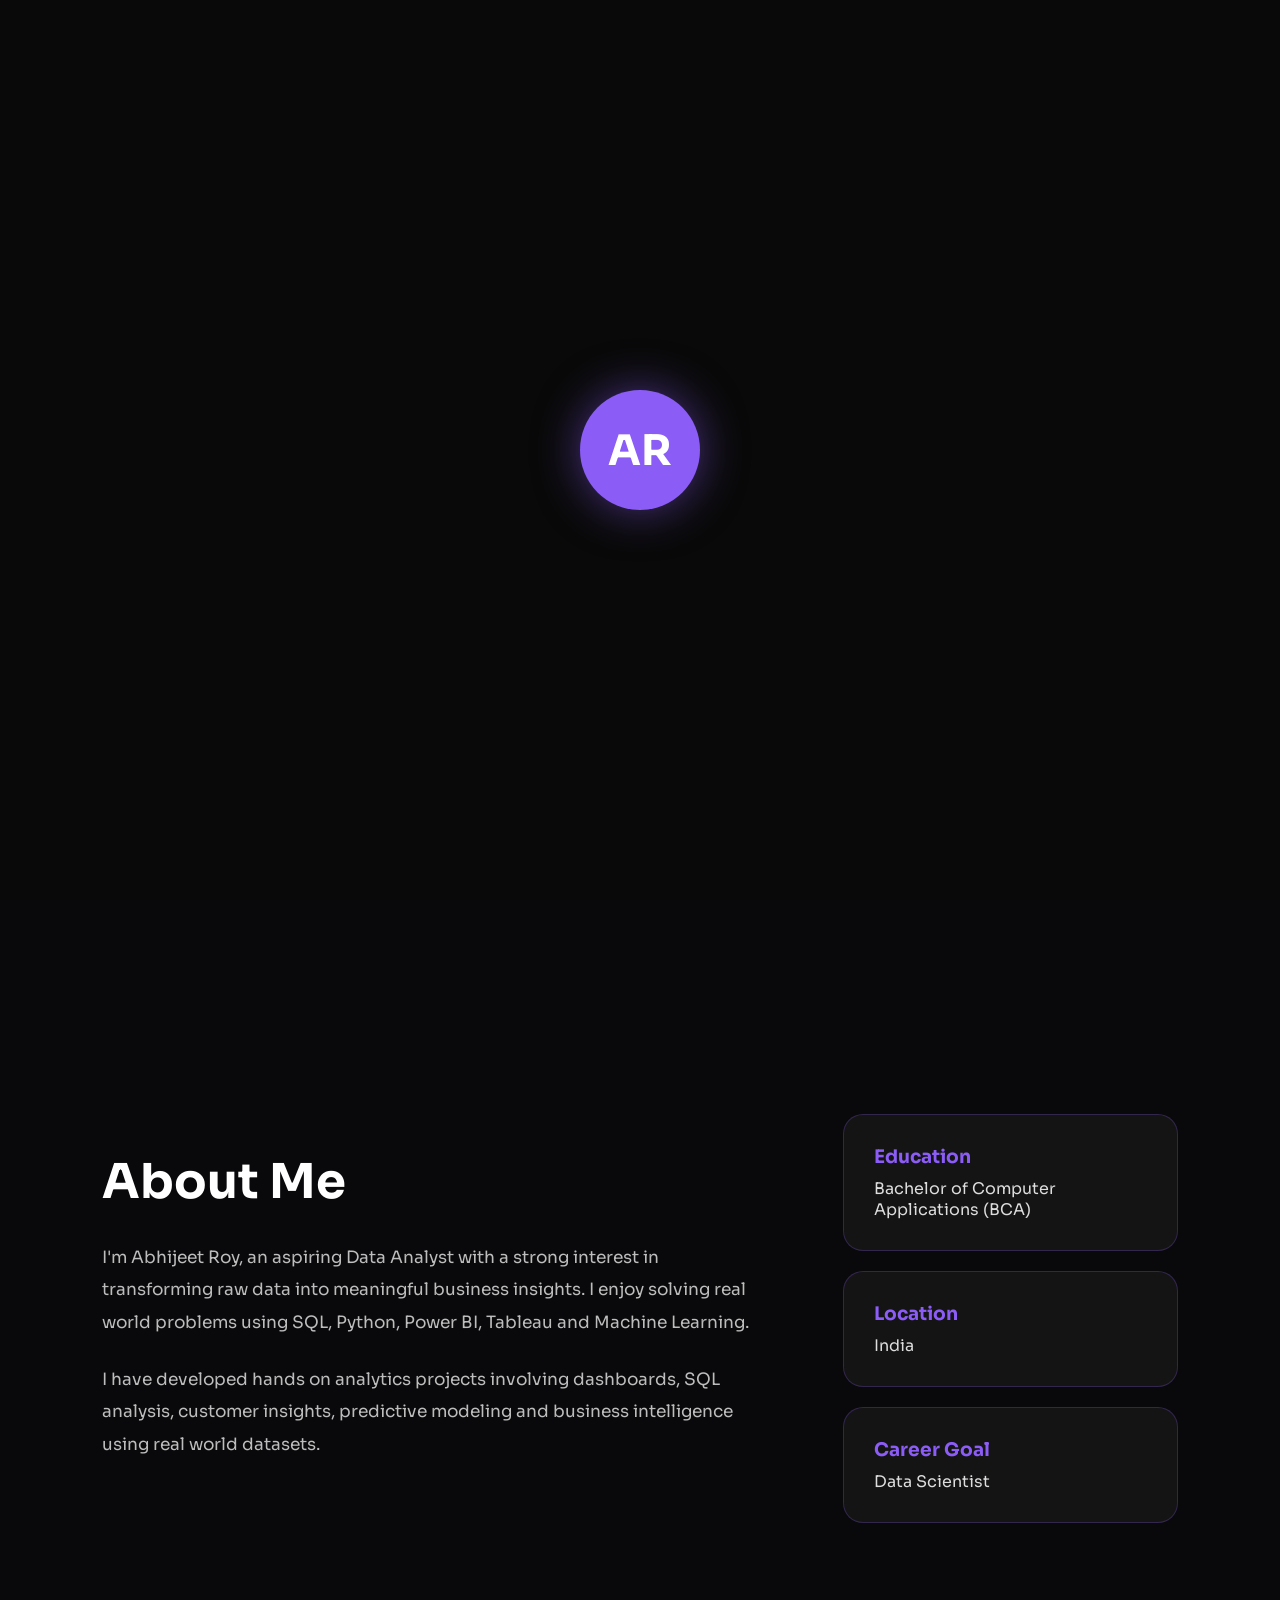
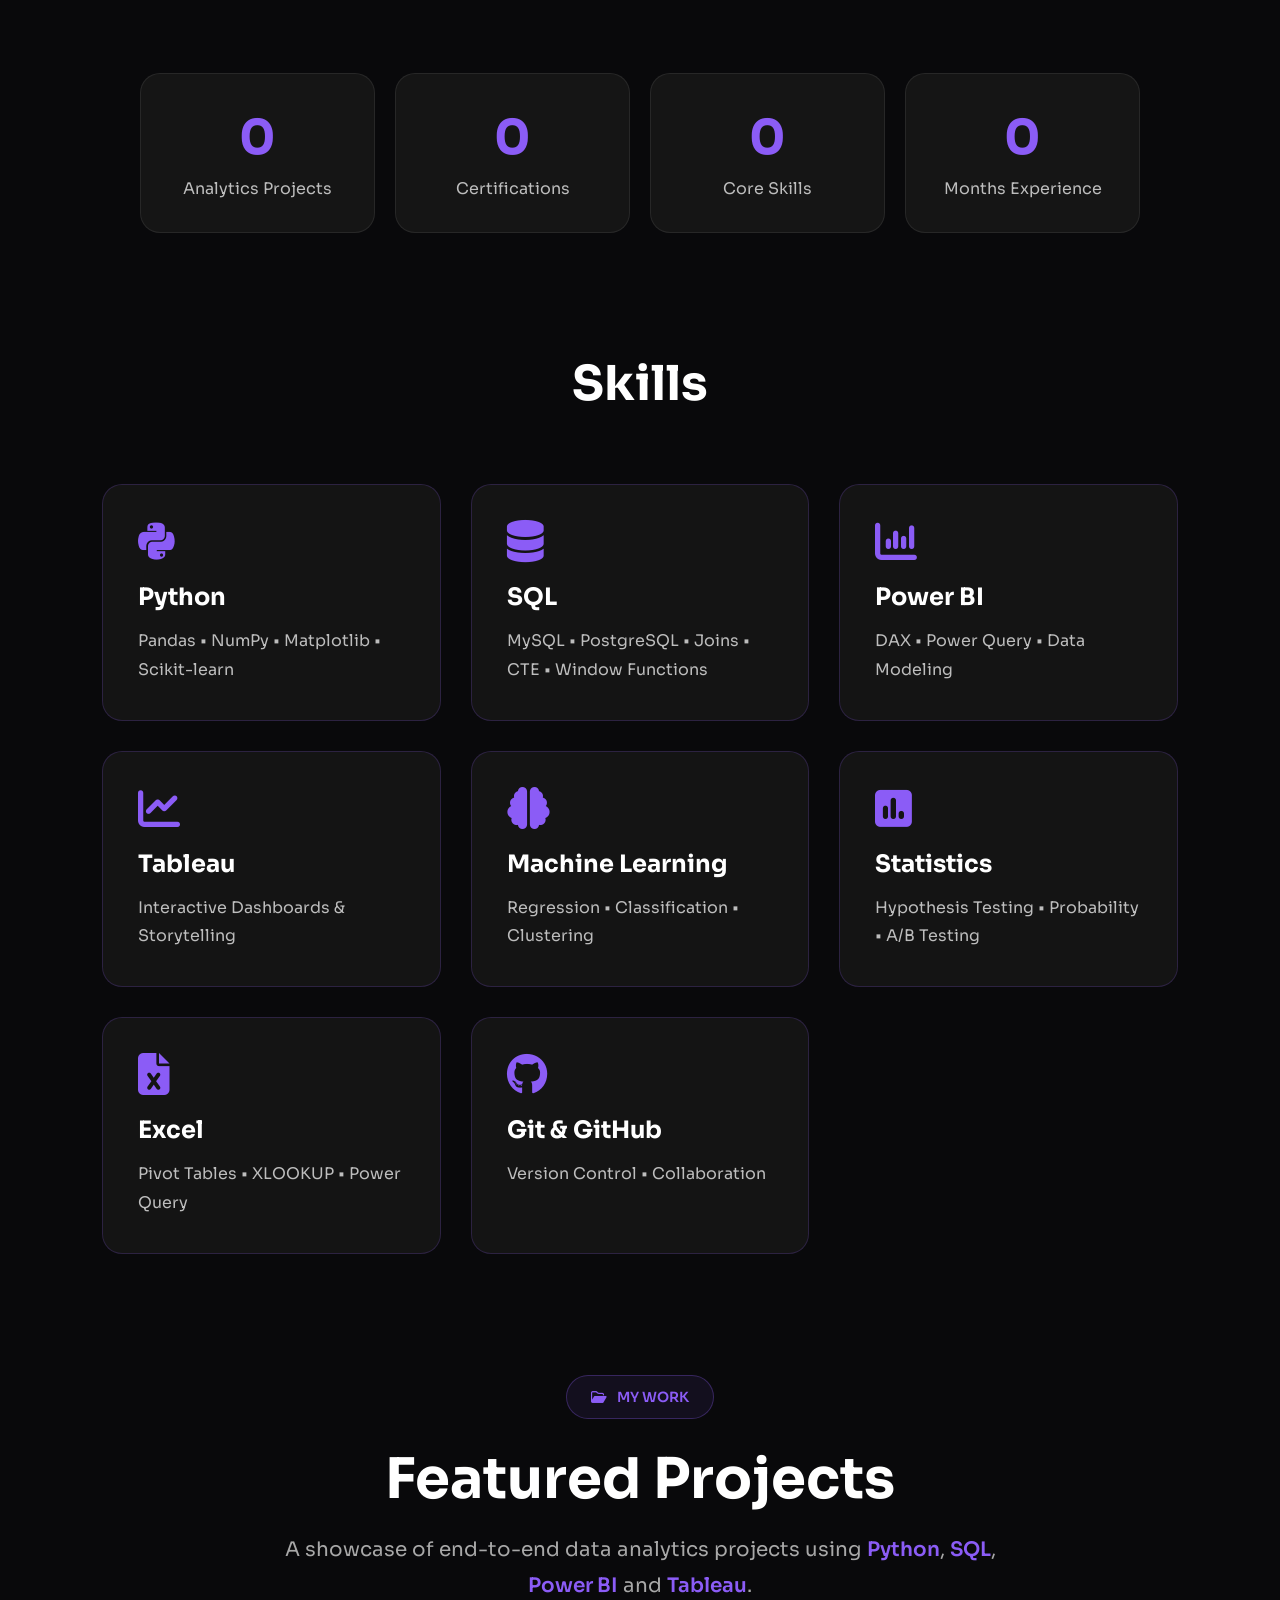
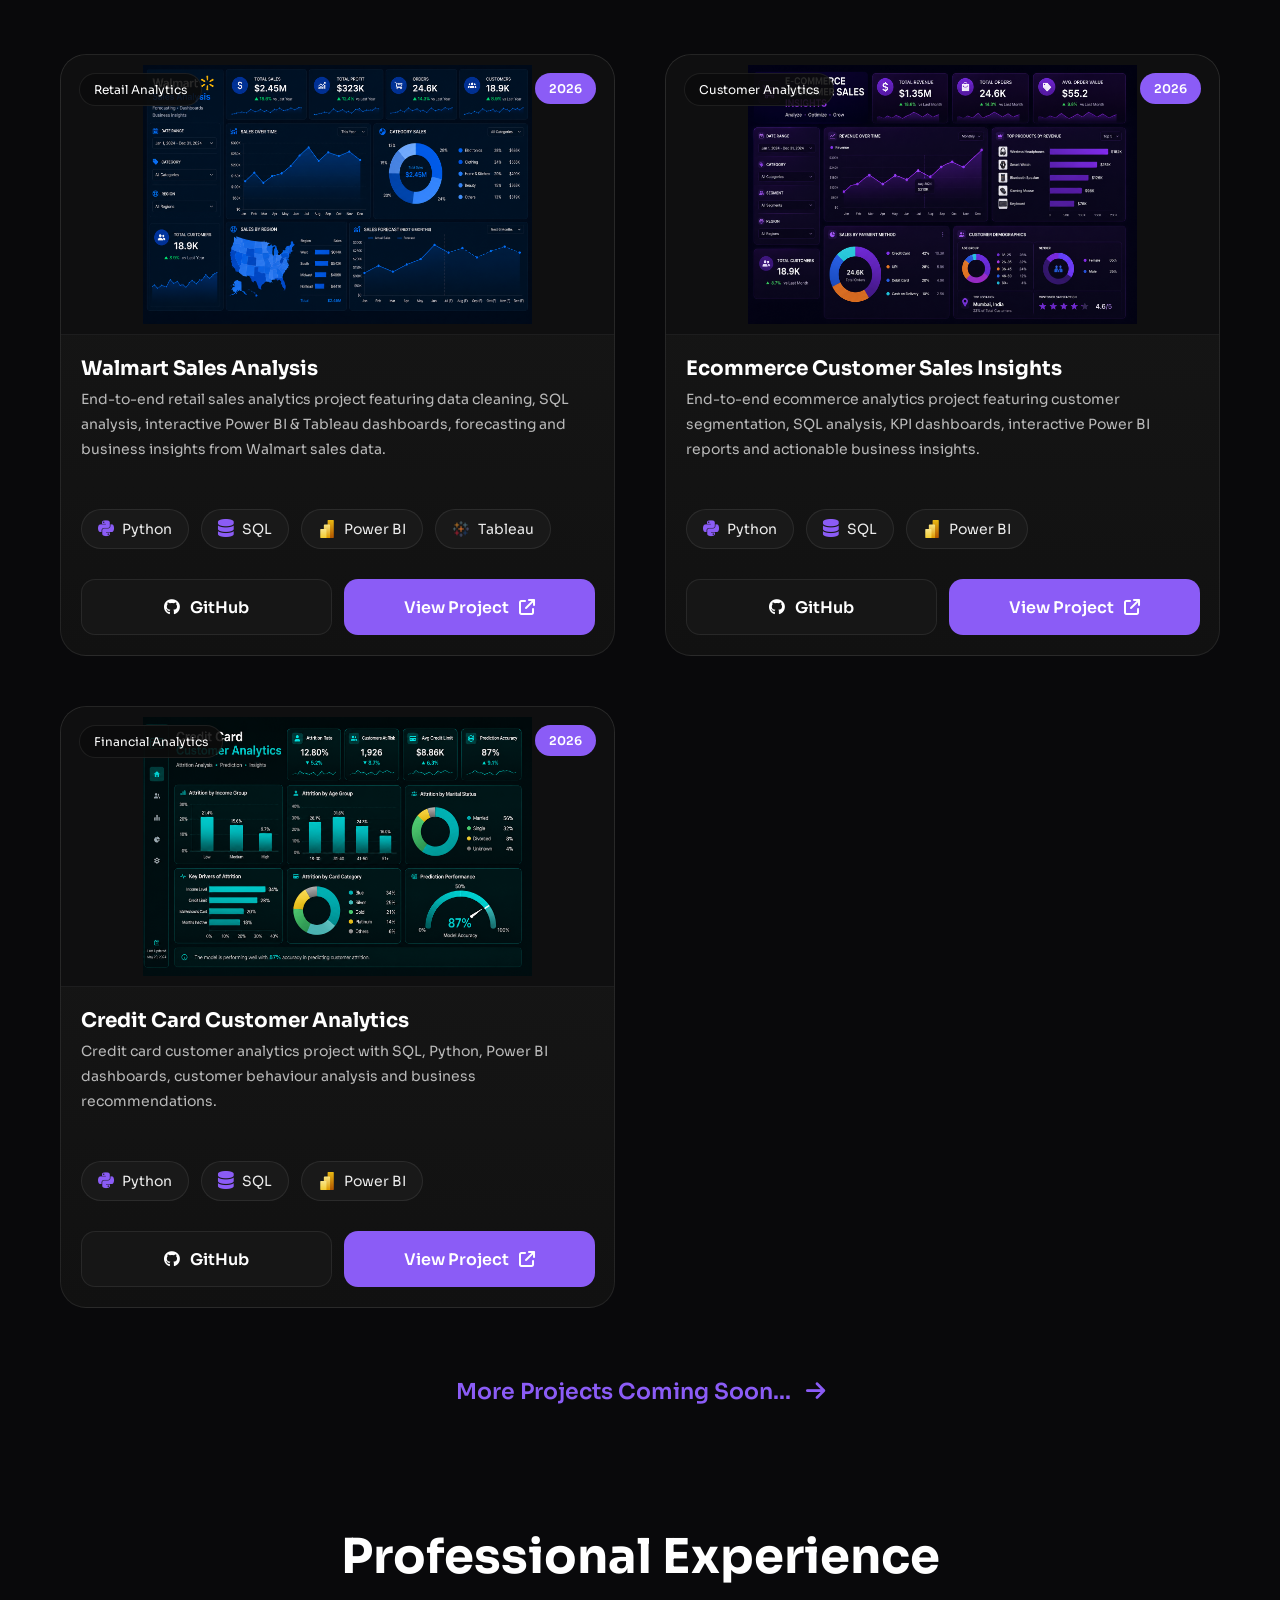
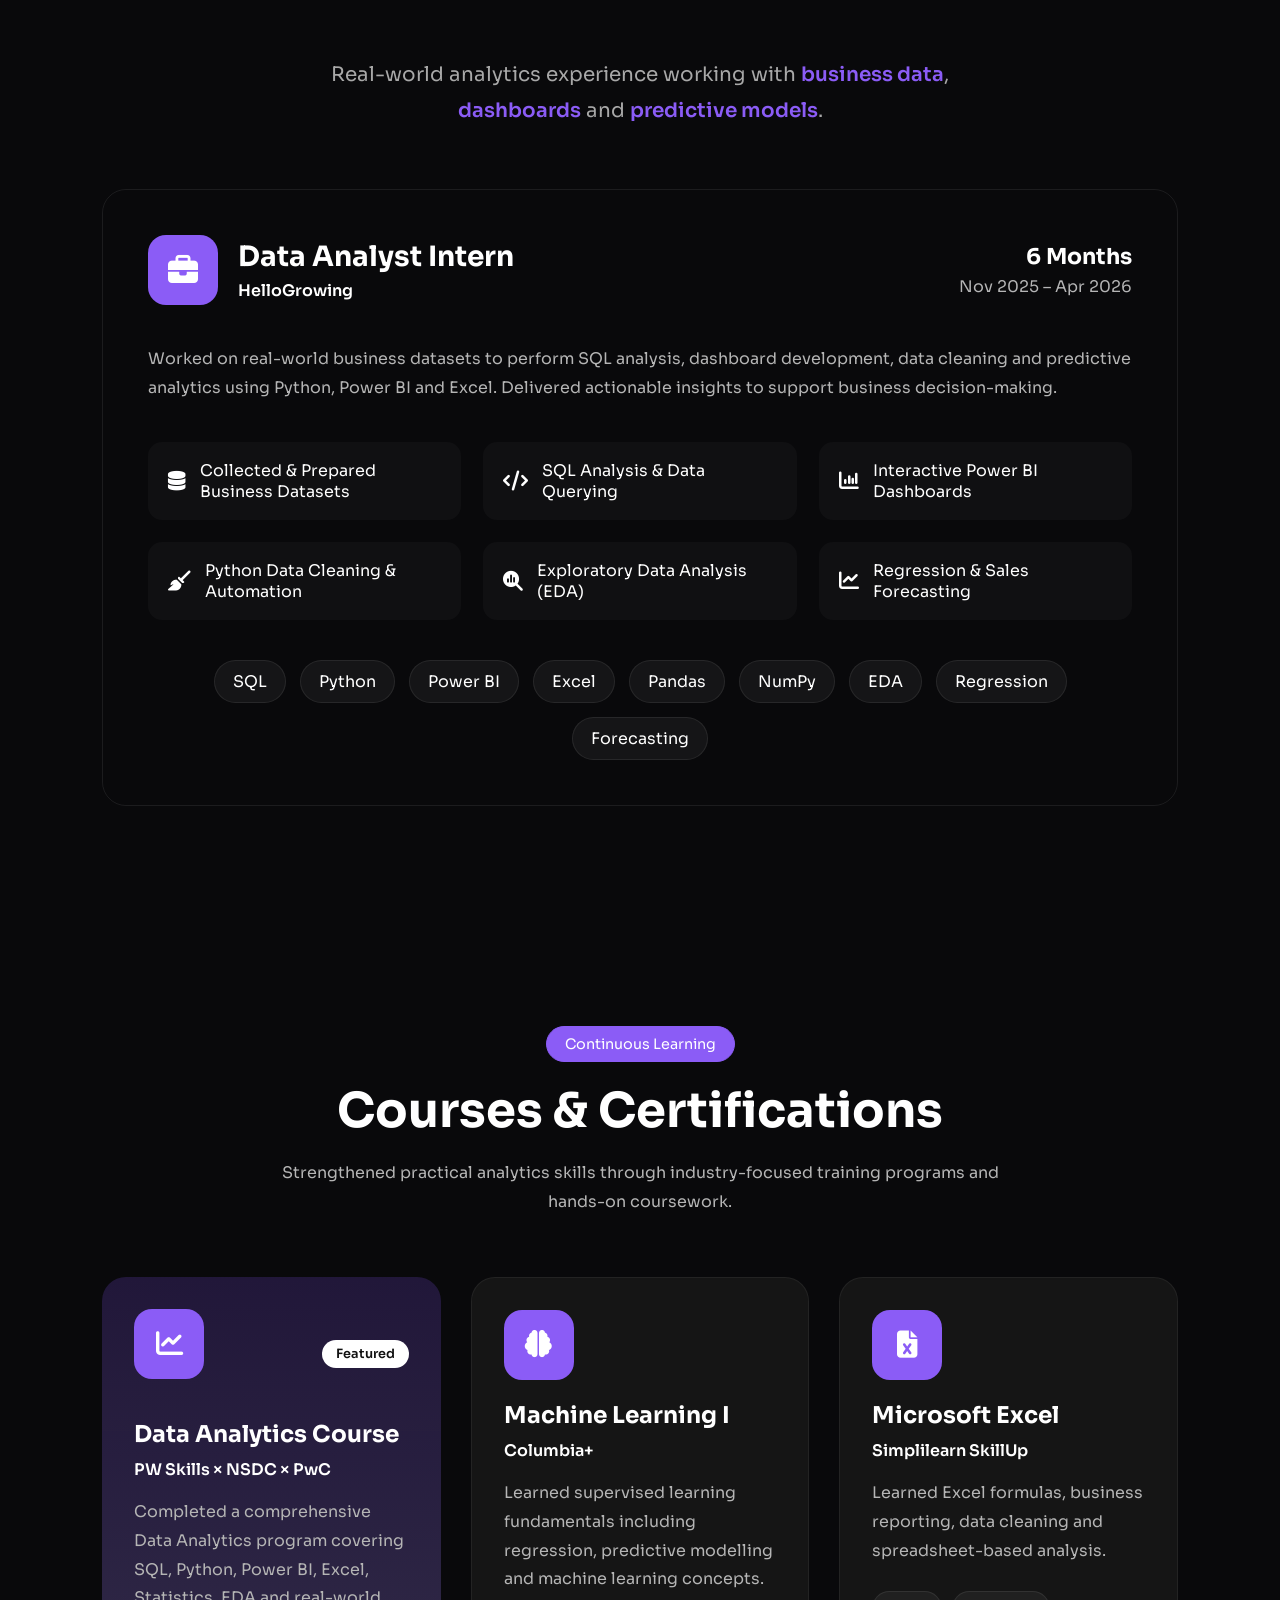
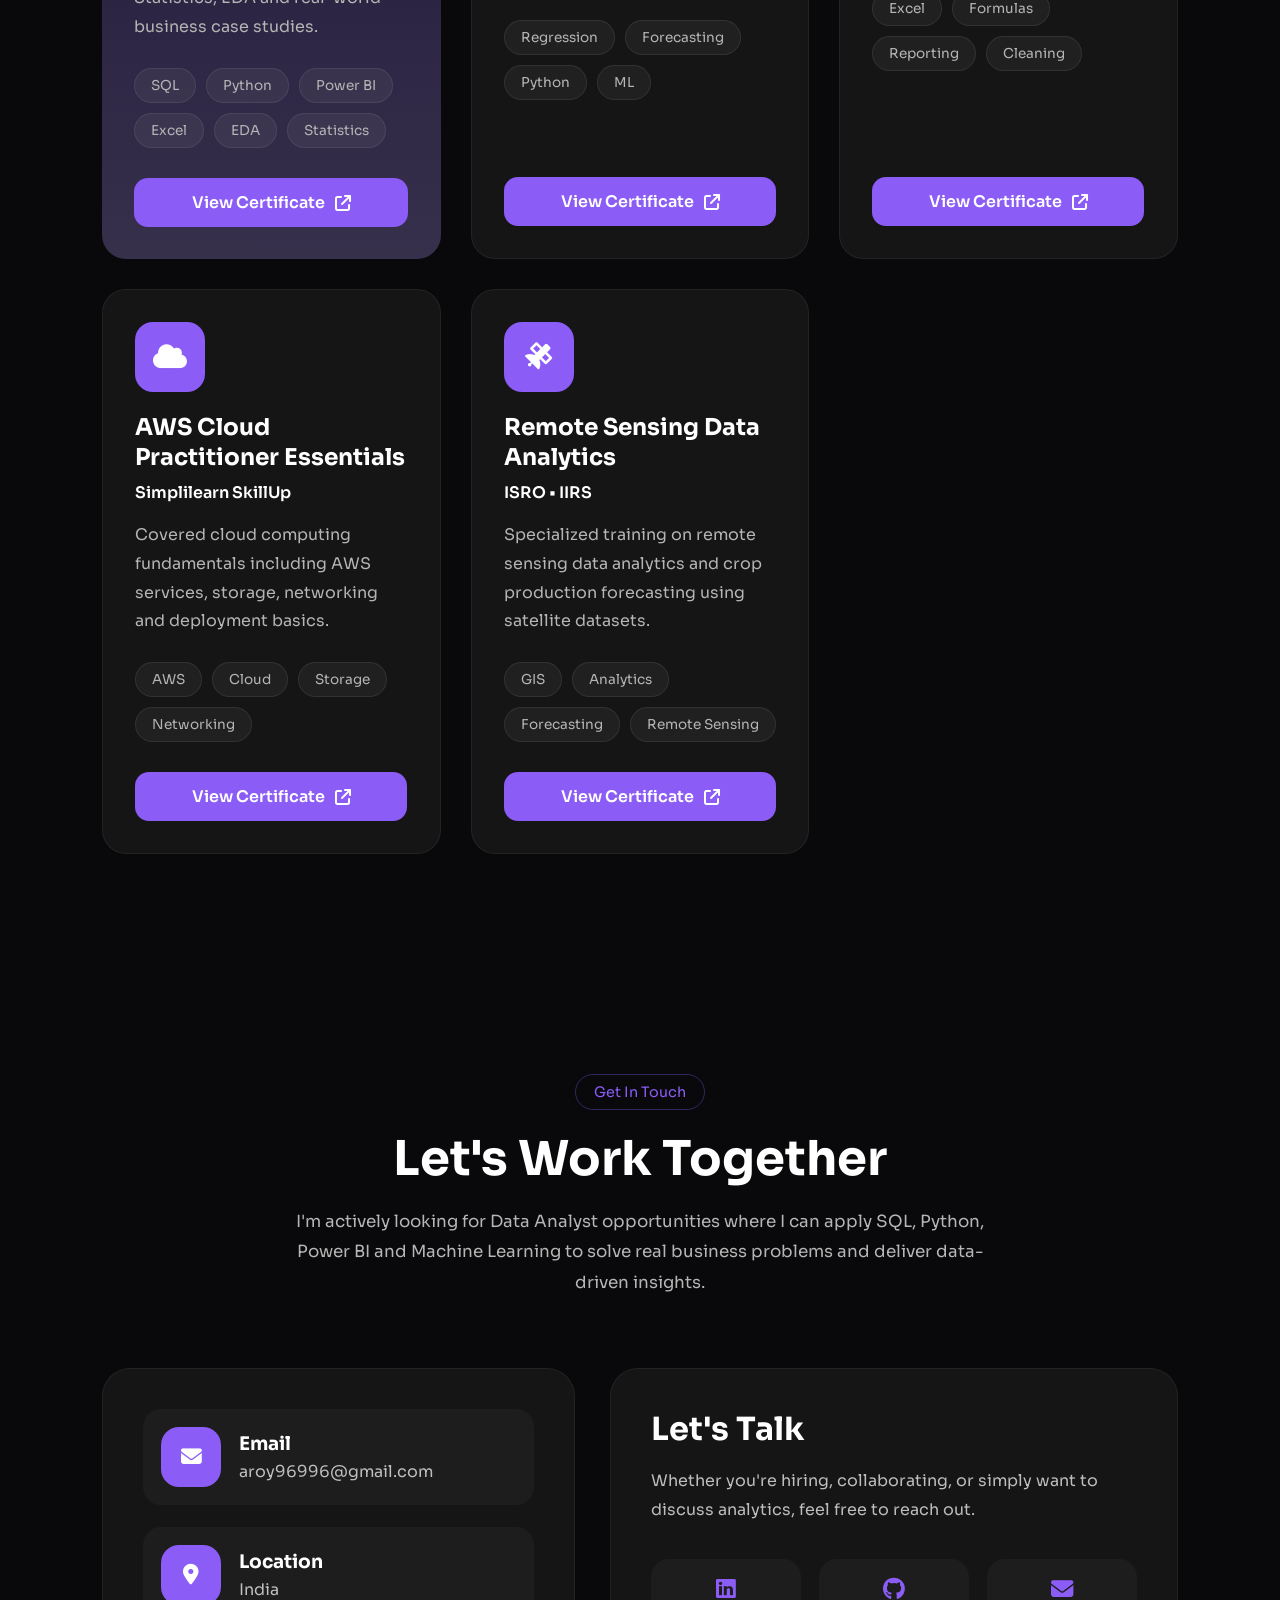
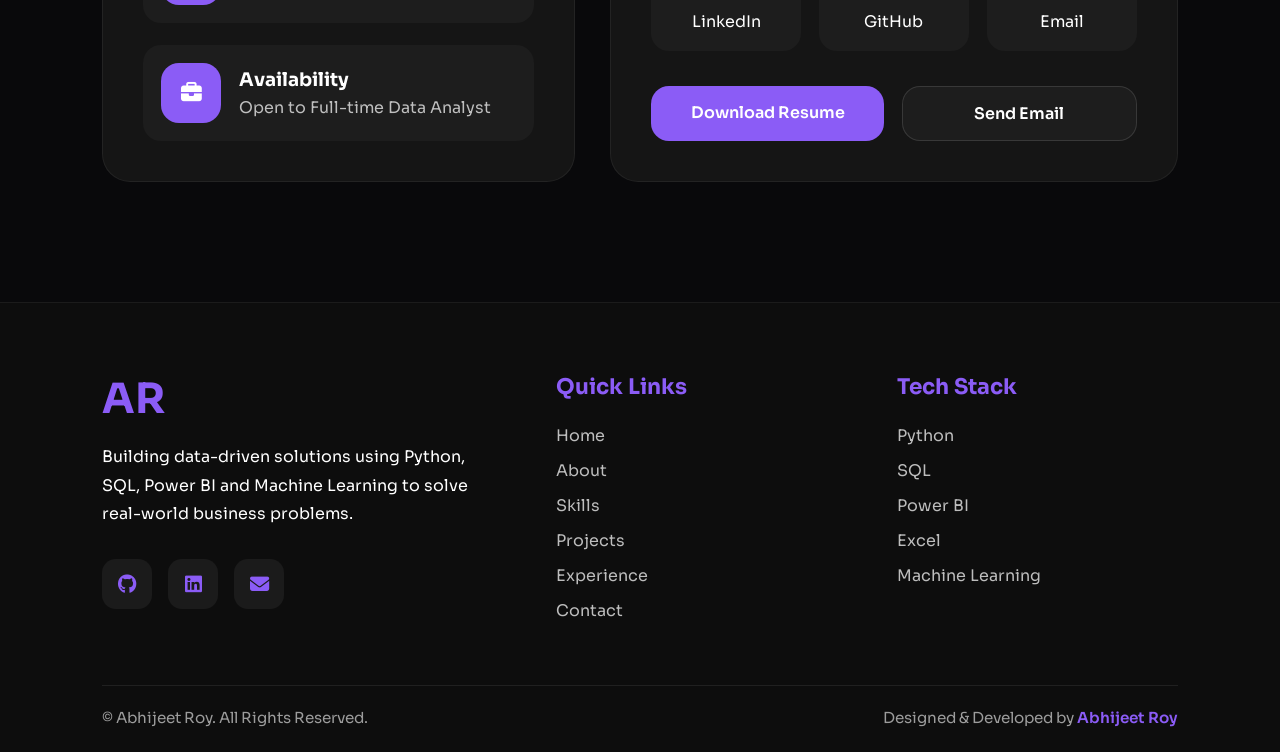
==== index.html @ b7186253 "portfolio Added statistics section with counters for projects, certifications, skills, and experienc" ====
<!DOCTYPE html>
<html lang="en">

<head>
    <meta charset="UTF-8">
    <meta name="viewport" content="width=device-width, initial-scale=1.0">

    <title>Abhijeet Roy | Data Analyst Portfolio</title>

<meta name="description"
content="Abhijeet Roy - Data Analyst specializing in SQL, Python, Power BI, Tableau and Machine Learning. Explore projects, dashboards and analytics solutions.">

<meta name="keywords"
content="Data Analyst, SQL, Python, Power BI, Tableau, Machine Learning, Portfolio, Data Science">

<meta name="author"
content="Abhijeet Roy">

<meta name="robots"
content="index, follow">

<meta name="theme-color"
content="#8B5CF6">

<meta property="og:title"
content="Abhijeet Roy | Data Analyst">

<meta property="og:description"
content="Portfolio showcasing SQL, Python, Power BI and Machine Learning projects.">

<meta property="og:image"
content="assets/images/portfolio-preview.png">

<meta property="og:type"
content="website">

    <!-- Google Font -->
    <link rel="preconnect" href="https://fonts.googleapis.com">
    <link rel="preconnect" href="https://fonts.gstatic.com" crossorigin>

    <link href="https://fonts.googleapis.com/css2?family=Sora:wght@300;400;500;600;700;800&display=swap" rel="stylesheet">

    <!-- Font Awesome -->
    <link rel="stylesheet"
        href="https://cdnjs.cloudflare.com/ajax/libs/font-awesome/6.6.0/css/all.min.css">

    <!-- CSS -->
    <link rel="stylesheet" href="style.css">

</head>

<body>
<div class="cursor-glow"></div>
<div class="progress-wrapper">

    <div id="progress-bar"></div>

    <div class="progress-dot"></div>

</div>

    <!-- Navbar -->
    <!-- Navbar -->

<nav class="navbar">

    <div class="logo">
        <a href="#home">AR</a>
    </div>

    <div class="menu-toggle" id="menu-toggle">
        <i class="fa-solid fa-bars"></i>
    </div>

    <ul class="nav-links">

        <li><a href="#home">Home</a></li>

        <li><a href="#about">About</a></li>

        <li><a href="#skills">Skills</a></li>

        <li><a href="#projects">Projects</a></li>

        <li><a href="#experience">Experience</a></li>

        <li><a href="#certifications">Certifications</a></li>

        <li><a href="#contact">Contact</a></li>

    </ul>

    <a href="assets/resume/Abhijeet Roy.pdf"
       class="resume-btn"
       target="_blank">

        Resume

    </a>

</nav>

    <section id="home" class="hero"
    data-aos="fade-up">

    <div class="hero-content">

    <div class="hero-text">

        <span class="hero-tag">
            DATA ANALYST
        </span>

        <h1>

        Turning Data Into

        <span>Business Intelligence.</span>

        </h1>

        <h3>

        Hi, I'm Abhijeet Roy

        </h3>
        
        <h2 id="typing"></h2>

        <p>
         Transforming raw data into meaningful insights through SQL,
         Python, Power BI, Tableau and Machine Learning to support
         better business decisions.
        </p>

        <div class="hero-buttons">

            <a href="#projects" class="primary-btn">
                View Projects
            </a>

            <a href="assets/resume/Abhijeet Roy.pdf"
               target="_blank"
               class="secondary-btn">
                Download Resume
            </a>

        </div>

    </div>

    <div class="hero-image">

        <div class="image-circle">

            <img src="assets/images/profile.png" alt="Abhijeet">

        </div>

    </div>

</div>

</section>

    <!-- About -->
    <section id="about" class="about"
     data-aos="fade-right">

    <div class="about-container">

        <div class="about-left">

            <h2>About Me</h2>

            <p>
                I'm Abhijeet Roy, an aspiring Data Analyst with a strong interest
                in transforming raw data into meaningful business insights.
                I enjoy solving real world problems using SQL, Python,
                Power BI, Tableau and Machine Learning.
            </p>

            <p>
                I have developed hands on analytics projects involving dashboards, SQL analysis, customer insights, predictive modeling and business intelligence using real world datasets.
            </p>

        </div>

        <div class="about-right">

            <div class="about-card">

            <h3>Education</h3>
            <p>Bachelor of Computer Applications (BCA)</p>

         </div>

            <div class="about-card">

                <h3>Location</h3>
                <p>India</p>

            </div>

            <div class="about-card">

                <h3>Career Goal</h3>
                <p>Data Scientist</p>

            </div>

        </div>

    </div>

</section>

<div class="stats-grid">

    <div class="stat-card">
        <h2 class="counter" data-target="3">0</h2>
        <p>Analytics Projects</p>
    </div>

    <div class="stat-card">
        <h2 class="counter" data-target="5">0</h2>
        <p>Certifications</p>
    </div>

    <div class="stat-card">
        <h2 class="counter" data-target="8">0</h2>
        <p>Core Skills</p>
    </div>

    <div class="stat-card">
        <h2 class="counter" data-target="6">0</h2>
        <p>Months Experience</p>
    </div>

</div>


    <!-- Skills -->
    <section id="skills" class="skills"
    data-aos="fade-up">

    <h2 class="section-title">Skills</h2>

    <div class="skills-grid">

        <div class="skill-card">
            <i class="fa-brands fa-python"></i>
            <h3>Python</h3>
            <p>Pandas • NumPy • Matplotlib • Scikit-learn</p>
        </div>

        <div class="skill-card">
            <i class="fa-solid fa-database"></i>
            <h3>SQL</h3>
            <p>MySQL • PostgreSQL • Joins • CTE • Window Functions</p>
        </div>

        <div class="skill-card">
            <i class="fa-solid fa-chart-column"></i>
            <h3>Power BI</h3>
            <p>DAX • Power Query • Data Modeling</p>
        </div>

        <div class="skill-card">
            <i class="fa-solid fa-chart-line"></i>
            <h3>Tableau</h3>
            <p>Interactive Dashboards & Storytelling</p>
        </div>

        <div class="skill-card">
            <i class="fa-solid fa-brain"></i>
            <h3>Machine Learning</h3>
            <p>Regression • Classification • Clustering</p>
        </div>

        <div class="skill-card">
            <i class="fa-solid fa-square-poll-vertical"></i>
            <h3>Statistics</h3>
            <p>Hypothesis Testing • Probability • A/B Testing</p>
        </div>

        <div class="skill-card">
            <i class="fa-solid fa-file-excel"></i>
            <h3>Excel</h3>
            <p>Pivot Tables • XLOOKUP • Power Query</p>
        </div>

        <div class="skill-card">
            <i class="fa-brands fa-github"></i>
            <h3>Git & GitHub</h3>
            <p>Version Control • Collaboration</p>
        </div>

    </div>

</section>

    <!-- =========================
        PROJECTS
     ========================= -->

     <section id="projects" class="projects"
     data-aos="zoom-in-up">

    <div class="projects-header">

        <span class="projects-tag">
            <i class="fa-regular fa-folder-open"></i>
            MY WORK
        </span>

        <h2 class="section-title">
            Featured Projects
        </h2>

        <p class="projects-subtitle">
            A showcase of end-to-end data analytics projects using
            <span>Python</span>,
            <span>SQL</span>,
            <span>Power BI</span>
            and
            <span>Tableau</span>.
        </p>

    </div>

    <div class="projects-grid">


    <!-- ===========================
            PROJECT 01
    ============================ -->

    <article class="project-card">

        <div class="project-image">

            <span class="project-category">
                Retail Analytics
            </span>

            <span class="project-year">
                2026
            </span>

            <img
                src="assets/images/projects/walmart-dashboard.png"
                alt="Walmart Sales Dashboard"
                loading="lazy">

        </div>

        <div class="project-content">

            <h3>

                Walmart Sales Analysis

            </h3>

            <p>

                End-to-end retail sales analytics project featuring
                data cleaning, SQL analysis, interactive Power BI &
                Tableau dashboards, forecasting and business insights
                from Walmart sales data.

            </p>

            <div class="tech-stack">

                <span>

                    <i class="fa-brands fa-python"></i>

                    Python

                </span>

                <span>

                    <i class="fa-solid fa-database"></i>

                    SQL

                </span>

                <span>

                    <img
                    src="assets/icons/New_Power_BI_Logo.svg.webp"
                    alt="Power BI">

                    Power BI

                </span>

                <span>

                    <img
                    src="assets/icons/tableau.png"
                    alt="Tableau">

                    Tableau

                </span>

            </div>

            <div class="project-buttons">

                <a href="https://github.com/atlassandx90/Walmart-Sales-Analysis"
                   target="_blank"
                   class="github-btn">

                    <i class="fa-brands fa-github"></i>

                    GitHub

                </a>

                <a href="projects/walmart.html"
                   class="live-btn">

                    View Project

                    <i class="fa-solid fa-arrow-up-right-from-square"></i>

                </a>

            </div>

        </div>

    </article>

        <!-- ===========================
            PROJECT 02
         ============================ -->

    <article class="project-card">

        <div class="project-image">

            <span class="project-category">
                Customer Analytics
            </span>

            <span class="project-year">
                2026
            </span>

            <img
                src="assets/images/projects/ecommerce-dashboard.png"
                alt="Ecommerce Dashboard"
                loading="lazy">

        </div>

        <div class="project-content">

            <h3>

                Ecommerce Customer Sales Insights

            </h3>

            <p>

                End-to-end ecommerce analytics project featuring customer
                segmentation, SQL analysis, KPI dashboards, interactive
                Power BI reports and actionable business insights.

            </p>

            <div class="tech-stack">

                <span>

                    <i class="fa-brands fa-python"></i>

                    Python

                </span>

                <span>

                    <i class="fa-solid fa-database"></i>

                    SQL

                </span>

                <span>

                    <img src="assets/icons/New_Power_BI_Logo.svg.webp"
                         alt="Power BI">

                    Power BI

                </span>

            </div>

            <div class="project-buttons">

                <a href="https://github.com/atlassandx90/Ecommerce-Customer-Sales-Insights"
                   target="_blank"
                   class="github-btn">

                    <i class="fa-brands fa-github"></i>

                    GitHub

                </a>

                <a href="projects/ecommerce.html"
                   class="live-btn">

                    View Project

                    <i class="fa-solid fa-arrow-up-right-from-square"></i>

                </a>

            </div>

        </div>

    </article>





    <!-- ===========================
            PROJECT 03
    ============================ -->

    <article class="project-card">

        <div class="project-image">

            <span class="project-category">
                Financial Analytics
            </span>

            <span class="project-year">
                2026
            </span>

            <img
                src="assets/images/projects/credit-card-dashboard.png"
                alt="Credit Card Dashboard"
                loading="lazy">

        </div>

        <div class="project-content">

            <h3>

                Credit Card Customer Analytics

            </h3>

            <p>

                Credit card customer analytics project with SQL,
                Python, Power BI dashboards, customer behaviour
                analysis and business recommendations.

            </p>

            <div class="tech-stack">

                <span>

                    <i class="fa-brands fa-python"></i>

                    Python

                </span>

                <span>

                    <i class="fa-solid fa-database"></i>

                    SQL

                </span>

                <span>

                    <img src="assets/icons/New_Power_BI_Logo.svg.webp"
                         alt="Power BI">

                    Power BI

                </span>

            </div>

            <div class="project-buttons">

                <a href="https://github.com/atlassandx90/Credit-Card-Customer-Analytics"
                   target="_blank"
                   class="github-btn">

                    <i class="fa-brands fa-github"></i>

                    GitHub

                </a>

                <a href="projects/credit-card.html"
                   class="live-btn">

                    View Project

                    <i class="fa-solid fa-arrow-up-right-from-square"></i>

                </a>

            </div>

        </div>

    </article>

</div>

<div class="more-projects">

    <a href="https://github.com/atlassandx90"
       target="_blank">

        More Projects Coming Soon...

        <i class="fa-solid fa-arrow-right"></i>

    </a>

</div>

</section>
    

    <!-- Experience -->

<section id="experience" class="experience"
   data-aos="fade-left">

    <div class="section-header">

        <h2 class="section-title">
            Professional Experience
        </h2>
        <p class="projects-subtitle">
            Real-world analytics experience working with
            <span>business data</span>,
            <span>dashboards</span> and
            <span>predictive models</span>.
        </p>

    </div>

    <div class="experience-card">

        <div class="experience-top">

            <div class="experience-left">

                <div class="company-icon">
                    <i class="fa-solid fa-briefcase"></i>
                </div>

                <div>

                    <h3>Data Analyst Intern</h3>

                    <h4>HelloGrowing</h4>

                </div>

            </div>

            <div class="experience-duration">
                <span>6 Months</span>
                <p>Nov 2025 – Apr 2026</p>
            </div>

        </div>

        <p class="experience-description">

            Worked on real-world business datasets to perform SQL analysis, dashboard development,
            data cleaning and predictive analytics using Python, Power BI and Excel. Delivered
            actionable insights to support business decision-making.

        </p>

        <div class="experience-grid">

            <div class="experience-item">
                <i class="fa-solid fa-database"></i>
                <span>Collected & Prepared Business Datasets</span>
            </div>

            <div class="experience-item">
                <i class="fa-solid fa-code"></i>
                <span>SQL Analysis & Data Querying</span>
            </div>

            <div class="experience-item">
                <i class="fa-solid fa-chart-column"></i>
                <span>Interactive Power BI Dashboards</span>
            </div>

            <div class="experience-item">
                <i class="fa-solid fa-broom"></i>
                <span>Python Data Cleaning & Automation</span>
            </div>

            <div class="experience-item">
                <i class="fa-solid fa-magnifying-glass-chart"></i>
                <span>Exploratory Data Analysis (EDA)</span>
            </div>

            <div class="experience-item">
                <i class="fa-solid fa-chart-line"></i>
                <span>Regression & Sales Forecasting</span>
            </div>

        </div>

        <div class="experience-skills">

            <span>SQL</span>
            <span>Python</span>
            <span>Power BI</span>
            <span>Excel</span>
            <span>Pandas</span>
            <span>NumPy</span>
            <span>EDA</span>
            <span>Regression</span>
            <span>Forecasting</span>

        </div>

    </div>

</section>

    <!-- ================= Certifications ================= -->

<section id="certifications" class="certifications"
data-aos="fade-up">

    <div class="section-header">
        <span class="section-tag">Continuous Learning</span>
        <h2>Courses & Certifications</h2>
        <p>
            Strengthened practical analytics skills through industry-focused
            training programs and hands-on coursework.
        </p>
    </div>

    <div class="certifications-grid">

        <!-- PW Skills -->
        <div class="certificate-card featured">

            <div class="certificate-top">

                <div class="certificate-icon">
                    <i class="fa-solid fa-chart-line"></i>
                </div>

                <span class="featured-badge">
                    Featured
                </span>

            </div>

            <h3>Data Analytics Course</h3>

            <h4>PW Skills × NSDC × PwC</h4>

            <p>
                Completed a comprehensive Data Analytics program covering SQL,
                Python, Power BI, Excel, Statistics, EDA and real-world business
                case studies.
            </p>

            <div class="certificate-skills">

                <span>SQL</span>
                <span>Python</span>
                <span>Power BI</span>
                <span>Excel</span>
                <span>EDA</span>
                <span>Statistics</span>

            </div>

            <a href="https://pwskills.com/learn/certificate/4a74603a-2618-4bf6-9b14-f4072052012e/?isCareerPath=true"
               target="_blank"
               class="certificate-btn">

                View Certificate

                <i class="fa-solid fa-arrow-up-right-from-square"></i>

            </a>

        </div>

        <!-- Machine Learning -->

        <div class="certificate-card">

            <div class="certificate-icon">
                <i class="fa-solid fa-brain"></i>
            </div>

            <h3>Machine Learning I</h3>

            <h4>Columbia+</h4>

            <p>
                Learned supervised learning fundamentals including regression,
                predictive modelling and machine learning concepts.
            </p>

            <div class="certificate-skills">

                <span>Regression</span>
                <span>Forecasting</span>
                <span>Python</span>
                <span>ML</span>

            </div>

            <a href="https://badges.plus.columbia.edu/f97c4a05-7866-410e-beff-4be9baf381c7#acc.PScygDkm"
               target="_blank"
               class="certificate-btn">

                View Certificate

                <i class="fa-solid fa-arrow-up-right-from-square"></i>

            </a>

        </div>

        <!-- Excel -->

        <div class="certificate-card">

            <div class="certificate-icon">
                <i class="fa-solid fa-file-excel"></i>
            </div>

            <h3>Microsoft Excel</h3>

            <h4>Simplilearn SkillUp</h4>

            <p>
                Learned Excel formulas, business reporting, data cleaning and
                spreadsheet-based analysis.
            </p>

            <div class="certificate-skills">

                <span>Excel</span>
                <span>Formulas</span>
                <span>Reporting</span>
                <span>Cleaning</span>

            </div>

            <a href="https://www.simplilearn.com/skillup-certificate-landing?token=eyJjb3Vyc2VfaWQiOiIxNzc3IiwiY2VydGlmaWNhdGVfdXJsIjoiaHR0cHM6XC9cL2NlcnRpZmljYXRlcy5zaW1wbGljZG4ubmV0XC9zaGFyZVwvODgwMzc1OF85MTY5MTk4MTc1NTQ0NjI4MzYwNy5wbmciLCJ1c2VybmFtZSI6IkFCSElKRUVUIFJPWSJ9&utm_source=shared-certificate&utm_medium=lms&utm_campaign=shared-certificate-promotion&referrer=https%3A%2F%2Flms.simplilearn.com%2Fcourses%2F4277%2FIntroduction-to-MS-Excel%2Fcertificate%2Fdownload-skillup&%24web_only=true&_branch_match_id=1602928511050047498&_branch_referrer=H4sIAAAAAAAAA8soKSkottLXL87MLcjJ1EssKNDLyczL1k%2FVDzZz9Im0NC0JDUuyrytKTUstKsrMS49PKsovL04tsvUBqkpN8cwDADIYrE9BAAAA"
               target="_blank"
               class="certificate-btn">

                View Certificate

                <i class="fa-solid fa-arrow-up-right-from-square"></i>

            </a>

        </div>

        <!-- AWS -->

        <div class="certificate-card">

            <div class="certificate-icon">
                <i class="fa-solid fa-cloud"></i>
            </div>

            <h3>AWS Cloud Practitioner Essentials</h3>

            <h4>Simplilearn SkillUp</h4>

            <p>
                Covered cloud computing fundamentals including AWS services,
                storage, networking and deployment basics.
            </p>

            <div class="certificate-skills">

                <span>AWS</span>
                <span>Cloud</span>
                <span>Storage</span>
                <span>Networking</span>

            </div>

            <a href="https://www.simplilearn.com/skillup-certificate-landing?token=eyJjb3Vyc2VfaWQiOiI0MDMwIiwiY2VydGlmaWNhdGVfdXJsIjoiaHR0cHM6XC9cL2NlcnRpZmljYXRlcy5zaW1wbGljZG4ubmV0XC9zaGFyZVwvOTA2ODU1MF85MTY5MTk4MTc1OTE1MzkxMDM3NC5wbmciLCJ1c2VybmFtZSI6IkFCSElKRUVUIFJPWSJ9&utm_source=shared-certificate&utm_medium=lms&utm_campaign=shared-certificate-promotion&referrer=https%3A%2F%2Flms.simplilearn.com%2Fcourses%2F6987%2FAWS-Cloud-Practitioner-Essential%2F%28certificate%2Fdownload-skillup%2F%2Fcertificate%3Acertificate-locked-new%29&%24web_only=true&_branch_match_id=1602928511050047498&_branch_referrer=H4sIAAAAAAAAA8soKSkottLXL87MLcjJ1EssKNDLyczL1k%2FVz48MTnY1rvI0Dk%2ByrytKTUstKsrMS49PKsovL04tsvUBqkpN8cwDANVVfRRBAAAA"
               target="_blank"
               class="certificate-btn">

                View Certificate

                <i class="fa-solid fa-arrow-up-right-from-square"></i>

            </a>

        </div>

        <!-- ISRO -->

        <div class="certificate-card">

            <div class="certificate-icon">
                <i class="fa-solid fa-satellite"></i>
            </div>

            <h3>Remote Sensing Data Analytics</h3>

            <h4>ISRO • IIRS</h4>

            <p>
                Specialized training on remote sensing data analytics and crop
                production forecasting using satellite datasets.
            </p>

            <div class="certificate-skills">

                <span>GIS</span>
                <span>Analytics</span>
                <span>Forecasting</span>
                <span>Remote Sensing</span>

            </div>

            <a href="https://isrolms.iirs.gov.in/mod/customcert/my_certificates.php?userid=426560&certificateid=141&downloadcert=1"
               target="_blank"
               class="certificate-btn">

                View Certificate

                <i class="fa-solid fa-arrow-up-right-from-square"></i>

            </a>

        </div>

    </div>

</section>

    <!-- Contact -->
<section id="contact" class="contact"
data-aos="zoom-in">

    <div class="section-header">
        <span class="section-badge">Get In Touch</span>
        <h2>Let's Work Together</h2>
        <p>
            I'm actively looking for Data Analyst opportunities where I can
            apply SQL, Python, Power BI and Machine Learning to solve real
            business problems and deliver data-driven insights.
        </p>
    </div>

    <div class="contact-container">

        <!-- Left -->
        <div class="contact-info">

            <div class="contact-card">
                <i class="fa-solid fa-envelope"></i>

                <div>
                    <h3>Email</h3>
                    <p>aroy96996@gmail.com</p>
                </div>
            </div>

            <div class="contact-card">
                <i class="fa-solid fa-location-dot"></i>

                <div>
                    <h3>Location</h3>
                    <p>India</p>
                </div>
            </div>

            <div class="contact-card">
                <i class="fa-solid fa-briefcase"></i>

                <div>
                    <h3>Availability</h3>
                    <p>Open to Full-time Data Analyst</p>
                </div>
            </div>

        </div>

        <!-- Right -->
        <div class="contact-action">

            <h3>Let's Talk</h3>

            <p>
                Whether you're hiring, collaborating, or simply want to
                discuss analytics, feel free to reach out.
            </p>

            <div class="social-links">

                <a href="https://www.linkedin.com/in/abhijeetroy9/" target="_blank">
                    <i class="fa-brands fa-linkedin"></i>
                    LinkedIn
                </a>

                <a href="https://github.com/atlassandx90?tab=repositories" target="_blank">
                    <i class="fa-brands fa-github"></i>
                    GitHub
                </a>

                <a href="mailto:aroy96996@gmail.com">
                    <i class="fa-solid fa-envelope"></i>
                    Email
                </a>

            </div>

            <div class="contact-buttons">

                <a href="assets/Abhijeet Roy.pdf" class="primary-btn" target="_blank">
                    Download Resume
                </a>

                <a href="mailto:aroy96996@gmail.com" class="secondary-btn">
                    Send Email
                </a>

            </div>

        </div>

    </div>

</section>

    <!-- ================= FOOTER ================= -->

<footer class="footer"
data-aos="fade-up">

    <div class="footer-container">

        <!-- Left -->

        <div class="footer-about">

            <h2>AR</h2>

            <p>
                Building data-driven solutions using Python, SQL,
                Power BI and Machine Learning to solve real-world
                business problems.
            </p>

            <div class="footer-social">

                <a href="https://github.com/atlassandx90" target="_blank">
                    <i class="fa-brands fa-github"></i>
                </a>

                <a href="https://linkedin.com/in/abhijeetroy9/" target="_blank">
                    <i class="fa-brands fa-linkedin"></i>
                </a>

                <a href="mailto:aroy96996@gmail.com">
                    <i class="fa-solid fa-envelope"></i>
                </a>

            </div>

        </div>

        <!-- Quick Links -->

        <div class="footer-links">

            <h3>Quick Links</h3>

            <ul>

                <li><a href="#home">Home</a></li>

                <li><a href="#about">About</a></li>

                <li><a href="#skills">Skills</a></li>

                <li><a href="#projects">Projects</a></li>

                <li><a href="#experience">Experience</a></li>

                <li><a href="#contact">Contact</a></li>

            </ul>

        </div>

        <!-- Tech Stack -->

        <div class="footer-tech">

            <h3>Tech Stack</h3>

            <ul>

                <li>Python</li>
                <li>SQL</li>
                <li>Power BI</li>
                <li>Excel</li>
                <li>Machine Learning</li>

            </ul>

        </div>

    </div>

    <div class="footer-bottom">

        <p>
            © Abhijeet Roy. All Rights Reserved.
        </p>

        <p>
            Designed &amp; Developed by <span>Abhijeet Roy</span>
        </p>

    </div>

</footer>

<script src="https://unpkg.com/aos@2.3.4/dist/aos.js"></script>

<script>
AOS.init({
    duration:1000,
    once:true,
    offset:80,
    easing:"ease-out-cubic"
});
</script>

<script src="script.js"></script>

</body>
<div id="loader">

    <div class="loader-logo">

        AR

    </div>

</div>
</html>
---- style.css ----
html,
body{
    width:100%;
    overflow-x:hidden;
}

*{
    margin:0;
    padding:0;
    box-sizing:border-box;
}

html{
    scroll-behavior:smooth;
}

:root{
    --accent: #8B5CF6;

    --primary-color: #ffffff;

    background:var(--card-bg);

    --text-secondary: #b5b5b5;

    --card-bg: #151515;
}

body{

    font-family:'Sora',sans-serif;

    background:#09090B;

    color:white;

    overflow-x:hidden;

    position:relative;

}

body::before{

    content:"";

    position:fixed;

    top:-300px;

    right:-250px;

    width:700px;

    height:700px;

    background:var(--accent);

    border-radius:50%;

    filter:blur(180px);

    opacity:.12;

    z-index:-1;

}

.cursor-glow{

    position:fixed;

    width:280px;
    height:280px;

    border-radius:50%;

    pointer-events:none;

    left:0;
    top:0;

    transform:translate(-50%,-50%);

    background:radial-gradient(
        circle,
        rgba(139,92,246,.18),
        transparent 70%
    );

    filter:blur(25px);

    z-index:0;

}

/*============================
      SCROLL PROGRESS BAR
=============================*/

.progress-wrapper{

    position:fixed;

    top:0;

    left:0;

    width:100%;

    height:4px;

    z-index:99999;

    pointer-events:none;

}

#progress-bar{

    position:absolute;

    left:0;

    top:0;

    width:0;

    height:100%;

    background:linear-gradient(
        90deg,
        #8B5CF6,
        #A855F7,
        #C084FC
    );

    box-shadow:
        0 0 10px #8B5CF6,
        0 0 25px #8B5CF6,
        0 0 45px #8B5CF6;

    transition:width .08s linear;

}

.progress-dot{

    position:absolute;

    top:50%;

    left:0;

    width:18px;

    height:18px;

    border-radius:50%;

    background:white;

    transform:translate(-50%,-50%);

    box-shadow:
        0 0 10px #fff,
        0 0 20px #8B5CF6,
        0 0 40px #8B5CF6,
        0 0 70px #8B5CF6;

    transition:left .08s linear;

}
/* ==========================
         NAVBAR
========================== */

.navbar{
    top:0;
    left:0;
    width:100%;
    padding:20px 8%;
    display:flex;
    justify-content:space-between;
    align-items:center;
    z-index:1000;
    backdrop-filter:blur(18px);
    -webkit-backdrop-filter:blur(18px);
    background:rgba(12,12,18,.72);
    border-bottom:1px solid rgba(255,255,255,.05);
    box-shadow: 0 8px 35px rgba(0,0,0,.35);
    transition:.35s ease;
    position: relative;
    overflow: hidden;
}

.navbar::before{

    content:"";

    position:absolute;

    width:280px;

    height:280px;

    border-radius:50%;

    background:radial-gradient(circle,
    rgba(139,92,246,.22) 0%,
    rgba(139,92,246,.08) 45%,
    transparent 75%);

    left: var(--mouse-x, -150px);

top: var(--mouse-y, -150px);

transform: translate(-50%, -50%);

pointer-events: none;

transition:
left .08s linear,
top .08s linear;
}

.logo{
    position:relative;
}

.logo a{
    background:var(--accent);
    color: #ffffff;;
    text-decoration:none;
    font-size:28px;
    font-weight:700;
    padding:9px 7px;
    border-radius:50%;
    display:inline-block;
    transition:color .3s ease,text-shadow .3s ease,transform .3s ease;
}

.logo a.active{
    color: #ffffff;;
    background:var(--accent);
    transform:scale(1.08);

    text-shadow:
        0 0 8px var(--accent),
        0 0 18px var(--accent),
        0 0 35px rgba(184, 104, 255, 0.827);
}

.logo::after{

    content:"";

    position:absolute;

    left:50%;

    top:50%;

    width:12px;

    height:12px;

    border-radius:50%;

    background:rgba(139,92,246,.45);

    transform:translate(-50%,-50%) scale(0);

    opacity:0;

    pointer-events:none;
}

.logo.clicked::after{

    animation:logoPulse .6s ease-out;
}

@keyframes logoPulse{

    0%{
        transform:translate(-50%,-50%) scale(0);
        opacity:1;
    }

    100%{
        transform:translate(-50%,-50%) scale(10);
        opacity:0;
    }

}

.nav-links{
    display:flex;
    gap:35px;
    list-style:none;
}

.nav-links a{

    position:relative;

    overflow:hidden;

    color:#cfcfcf;

    text-decoration:none;

    transition:.3s;

}

.nav-links a:hover::after{

    transform:scaleX(1);

}

.nav-links a:hover,
.nav-links a.active{
    color:var(--accent);
}


.nav-links a::after{
    content:"";

    position:absolute;

    left:50%;

    bottom:-2px;

    width:0;

    height:3px;

    border-radius:20px;

    background:var(--accent);

    transform:translateX(-50%);

    transition:.35s ease;

    box-shadow:
        0 0 10px var(--accent),
        0 0 25px var(--accent);

}

.nav-links a:hover::after,
.nav-links a.active::after{

    width:80%;

}

.resume-btn{
    color:white;
    text-decoration:none;
    border:1px solid var(--accent);
    padding:12px 28px;
    border-radius:30px;
}

.resume-btn:hover{
    background:var(--accent);
}

.menu-toggle{
    display:none;
    font-size:28px;
    color:white;
    cursor:pointer;
}

/*============================
          HERO
=============================*/

.hero{

    min-height:100vh;

    display:flex;

    align-items:center;

    justify-content:center;

    padding:120px 8%;

    position: relative;

    overflow:hidden;

    z-index: 1;

}



.hero-content{

    width:100%;

    display:grid;

    grid-template-columns:1fr 1fr;

    align-items:center;

    gap:70px;

}

.hero-tag{

    color:var(--accent);

    letter-spacing:4px;

    font-size:14px;

    margin-bottom:20px;

    display:inline-block;

}

.hero h1{

    font-size:72px;

    line-height:1.1;

    margin-bottom:20px;

}

.hero h1 span{

    color:var(--accent);

}

.hero h2{

    font-size:34px;

    color:#ddd;

    margin-bottom:25px;

}

.hero p{

    color:#999;

    line-height:1.8;

    max-width:550px;

    margin-bottom:40px;

}

.hero-buttons{

    display:flex;

    gap:20px;

}

.hero .primary-btn {

    background:var(--accent);

    color:white;

    padding:16px 34px;

    border-radius:50px;

    text-decoration:none;

    transition:.3s;

    will-change: transform;

}

.primary-btn:hover{

    transform: translateY(-4px) scale(1.03);
    box-shadow: 0 15px 40px rgba(139,92,246,.45);

}

.secondary-btn{

    border:1px solid var(--accent);

    color:white;

    padding:16px 34px;

    border-radius:50px;

    text-decoration:none;

    transition:.3s;

    will-change: transform;
}

.secondary-btn:hover{

    background:var(--accent);

}

.hero-image{

    display:flex;

    justify-content:center;

}

.image-circle{

    width:450px;

    height:450px;

    border-radius:50%;

    overflow:hidden;

    border:8px solid var(--accent);

   box-shadow:
0 0 18px rgba(139,92,246,.6),
0 0 45px rgba(139,92,246,.28),
0 0 80px rgba(139,92,246,.12);

}

.image-circle img{

    width:100%;

    height:100%;

    object-fit:cover;

}

#typing::after{
    content:"|";
    color:var(--accent);
    animation:blink .8s infinite;
}

@keyframes blink{

    50%{
        opacity:0;
    }

}

.image-circle{

    animation:float 4s ease-in-out infinite;

}

@keyframes float{

    0%{

        transform:translateY(0px);

    }

    50%{

        transform:translateY(-18px);

    }

    100%{

        transform:translateY(0px);

    }

}

/*============================
          ABOUT
=============================*/

.about{

    padding:120px 8%;
    position: relative;
z-index: 1;

}

.about-container{

    display:grid;

    grid-template-columns:2fr 1fr;

    gap:70px;

    align-items:center;

}

.about-left h2{

    font-size:48px;

    margin-bottom:30px;

}

.about-left p{

    color:#BDBDBD;

    line-height:1.9;

    margin-bottom:25px;

    font-size:17px;

}

.about-right{

    display:flex;

    flex-direction:column;

    gap:20px;

}

.about-card{

    background:#141414;

    border:1px solid rgba(139,92,246,.25);

    border-radius:20px;

    padding:30px;

    transition:.3s;
    cursor:pointer;

}

.about-card:hover{

    transform:translateY(-8px);

    border-color:var(--accent);

    box-shadow:0 0 30px rgba(139,92,246,.25);

}

.about-card h3{

    color:var(--accent);

    margin-bottom:10px;

}

.about-card p{

    color:#ddd;

}

.stats-grid{

    display:grid;

    grid-template-columns:repeat(4,1fr);

    gap:20px;

    margin-top:30px;

    max-width:1000px;

    margin-left:auto;

    margin-right:auto;

}

.stat-card{

    background:#151515;

    border:1px solid rgba(255,255,255,.08);

    border-radius:20px;

    padding:20px 20px;

    min-height:160px;

    display:flex;

    flex-direction:column;

    justify-content:center;

    align-items:center;

    transition:.35s;

}

@media(max-width:768px){

.stats-grid{

    grid-template-columns:repeat(2,1fr);

    gap:16px;

    padding:0 18px;

}

.stat-card{

    min-height:140px;

    padding:20px;

}

.stat-card h2{

    font-size:40px;

}

}

.stat-card:hover{

    transform:translateY(-8px);

    border-color:var(--accent);

}

.stat-card h2{

    color:var(--accent);

    font-size:48px;

    margin-bottom:10px;

}

.stat-card p{

    color:#bdbdbd;

}

/*============================
          SKILLS
=============================*/

.skills{

    padding:120px 8%;
position: relative;
z-index: 1;
}

.section-title{

    font-size:48px;

    text-align:center;

    margin-bottom:70px;

}

.skills-grid{

    display:grid;

    grid-template-columns:repeat(auto-fit,minmax(280px,1fr));

    gap:30px;

}

.skill-card{

    background:#141414;

    border:1px solid rgba(139,92,246,.2);

    border-radius:20px;

    padding:35px;

    transition:.35s;
    cursor:pointer;

}

.skill-card:hover{

    transform:translateY(-10px);

    border-color:var(--accent);

    box-shadow:0 0 35px rgba(139,92,246,.25);

}

.skill-card i{

    font-size:42px;

    color:var(--accent);

    margin-bottom:20px;

}

.skill-card h3{

    font-size:24px;

    margin-bottom:15px;

}

.skill-card p{

    color:#BDBDBD;

    line-height:1.8;

}

.skill-card i{

    transition:.35s;

}

.skill-card:hover i{

    transform:scale(1.2) rotate(-8deg);

}

/*====================================
            PROJECTS
====================================*/

.projects{

    max-width:1500px;

    margin:0 auto;

    padding:1px 60px;
    position: relative;
z-index: 1;

}

.projects-header{

    text-align:center;

    margin-bottom:10px;

}

.projects-tag{

    display:inline-flex;

    align-items:center;

    gap:10px;

    padding:12px 24px;

    border-radius:999px;

    border:1px solid rgba(139,92,246,.30);

    background:rgba(139,92,246,.08);

    color:var(--accent);

    font-size:14px;

    font-weight:600;

    margin-bottom:25px;

}

.projects .section-title{

    font-size:56px;

    margin-bottom:18px;

    font-weight:700;

}

.projects-subtitle{

    max-width:760px;

    margin:auto;

    color:#A8A8A8;

    font-size:20px;

    line-height:1.8;

}

.projects-subtitle span{

    color:var(--accent);

    font-weight:600;

}

.projects-grid{

    margin-top:50px;

    display:grid;

    grid-template-columns:repeat(3,1fr);

    gap:50px;

}

.project-card{

    background:linear-gradient(180deg,#181818,#111111);

    border:1px solid rgba(255,255,255,.08);

    border-radius:26px;

    overflow:hidden;

    display:flex;

    flex-direction:column;

    position:relative;

    cursor:pointer;

    transform-style: preserve-3d;

    transition: transform .25s ease;

    will-change: transform;

    isolation: isolate;

}

.project-card::before{

    content:"";

    position:absolute;

    width:300px;
    height:300px;

    left:var(--x);
    top:var(--y);

    transform:translate(-50%,-50%);

    background:radial-gradient(
        circle,
        rgba(139,92,246,.28),
        transparent 70%
    );

    opacity:0;

    transition:.25s;

    pointer-events:none;

    z-index:0;

}

.project-card:hover::before{

    opacity:1;

}

.project-image,
.project-content{

    position:relative;

    z-index:2;

}

.project-image{

    position:relative;

    height:280px;

    background:#0F0F10;

    padding:10px;

    display:flex;

    justify-content:center;

    align-items:center;

    border-bottom:1px solid rgba(255,255,255,.06);

}

.project-image img{

    width:100%;

    height:100%;

    object-fit:contain;

    transition:.4s;

}

.project-card:hover .project-image img{

    transform:scale(1.03);

}

.project-category{

    position:absolute;

    left:18px;

    top:18px;

    background:rgba(12,12,12,.88);

    border:1px solid rgba(255,255,255,.08);

    padding:8px 14px;

    border-radius:30px;

    font-size:12px;

    color:#fff;

    z-index:2;

}

.project-year{

    position:absolute;

    right:18px;

    top:18px;

    background:var(--accent);

    color:white;

    padding:8px 14px;

    border-radius:30px;

    font-size:12px;

    font-weight:600;

    z-index:2;

}

.project-content{

    padding:20px;

    display:flex;

    flex-direction:column;

    flex:1;

}

.project-content h3{

    font-size:20px;

    line-height:1.35;

    margin-bottom:5px;

}

.project-content p{

    color:#B9B9B9;

    line-height:1.8;

    font-size:14px;

    min-height:120px;

    margin-bottom:2px;

}

/*====================================
        TECH STACK
====================================*/

.tech-stack{

    display:flex;

    flex-wrap:wrap;

    gap:12px;

    margin-bottom:30px;

}

.tech-stack span{

    display:flex;

    align-items:center;

    gap:8px;

    padding:10px 16px;

    background:#191919;

    border:1px solid rgba(255,255,255,.08);

    border-radius:30px;

    font-size:14px;

    color:#ECECEC;

    transition:.3s;

}

.tech-stack span:hover{

    border-color:var(--accent);

    background:#222;

}

.tech-stack i{

    font-size:18px;

    color:var(--accent);

}

.tech-stack img{

    width:18px;

    height:18px;

    object-fit:contain;

}


/*====================================
        BUTTONS
====================================*/

.project-buttons{

    margin-top:auto;

    display:grid;

    grid-template-columns:1fr 1fr;

    gap:12px;

}

.project-buttons a{

    height:56px;

    border-radius:14px;

    display:flex;

    align-items:center;

    justify-content:center;

    gap:10px;

    text-decoration:none;

    font-size:16px;

    font-weight:600;

    transition:.35s;

}

.github-btn{

    background:#161616;

    border:1px solid rgba(255,255,255,.08);

    color:white;

    will-change: transform;

}

.github-btn:hover{

    background:#232323;

    border-color:var(--accent);

}

.live-btn{

    background:var(--accent);

    color:white;

    will-change: transform;

}

.live-btn:hover{

    background:var(--accent);

    transform:translateY(-3px);

}


/*====================================
        MORE PROJECTS
====================================*/

.more-projects{

    text-align:center;

    margin-top:70px;

}

.more-projects a{

    color:var(--accent);

    text-decoration:none;

    font-size:22px;

    font-weight:600;

    transition:.3s;

}

.more-projects a:hover{

    letter-spacing:1px;

}

.more-projects i{

    margin-left:10px;

}


/*====================================
        RESPONSIVE
====================================*/

@media(max-width:1400px){

.projects-grid{

grid-template-columns:repeat(2,1fr);

}

}

@media(max-width:900px){

.projects{

padding:100px 25px;

}

.projects-grid{

grid-template-columns:1fr;

}

.project-image{

height:250px;

}

.projects .section-title{

font-size:42px;

}

.projects-subtitle{

font-size:18px;

}

.project-content h3{

font-size:22px;

}

.project-buttons{

grid-template-columns:1fr;

}

}

/*====================================
        PROJECT DETAILS PAGE
====================================*/

.project-hero{

    max-width:1400px;

    margin:140px auto 80px;

    padding:0 6%;

}

.back-btn{

    margin-bottom:45px;

}

.back-btn a{

    display:inline-flex;

    align-items:center;

    gap:10px;

    text-decoration:none;

    color:#BDBDBD;

    transition:.3s;

}

.back-btn a:hover{

    color:var(--accent);

}

.project-label{

    display:inline-block;

    padding:10px 22px;

    border-radius:30px;

    background:rgba(139,92,246,.08);

    border:1px solid rgba(139,92,246,.3);

    color:var(--accent);

    margin-bottom:25px;

    font-size:14px;

}

.project-hero h1{

    font-size:64px;

    margin-bottom:20px;

}

.project-hero p{

    max-width:850px;

    color:#B9B9B9;

    line-height:1.9;

    font-size:19px;

    margin-bottom:40px;

}

.project-tech{

    display:flex;

    flex-wrap:wrap;

    gap:15px;

    margin-bottom:45px;

}

.project-tech span{

    display:flex;

    align-items:center;

    gap:10px;

    padding:12px 18px;

    background:#161616;

    border:1px solid rgba(255,255,255,.08);

    border-radius:35px;

}

.project-tech img{

    width:20px;

    height:20px;

}

.project-links{

    display:flex;

    gap:20px;

}

.project-links a{

    text-decoration:none;

    padding:16px 34px;

    border-radius:40px;

    font-weight:600;

}



/*====================================
        DASHBOARD
====================================*/

.dashboard-preview{

    max-width:1500px;

    margin:0 auto 120px;

    padding:0 6%;

}

.dashboard-preview h2{

    font-size:42px;

    margin-bottom:35px;

}

.dashboard-preview img{

    width:100%;

    border-radius:24px;

    border:1px solid rgba(139,92,246,.2);

    box-shadow:0 20px 60px rgba(139,92,246,.2);

}



/*====================================
        OVERVIEW
====================================*/

.project-overview{

    max-width:1400px;

    margin:auto;

    padding:0 6%;

    display:grid;

    grid-template-columns:repeat(2,1fr);

    gap:35px;

}

.overview-card{

    background:#151515;

    border:1px solid rgba(255,255,255,.06);

    border-radius:22px;

    padding:35px;

}

.overview-card h3{

    margin-bottom:20px;

    font-size:30px;

}

.overview-card p{

    line-height:1.9;

    color:#B9B9B9;

}

.overview-card ul{

    padding-left:20px;

    color:#B9B9B9;

    line-height:2;

}



/*====================================
        WORKFLOW
====================================*/

.workflow{

    max-width:1400px;

    margin:120px auto;

    padding:0 6%;

}

.workflow h2{

    font-size:42px;

    margin-bottom:45px;

}

.workflow-grid{

    display:grid;

    grid-template-columns:repeat(4,1fr);

    gap:25px;

}

.workflow-card{

    background:#161616;

    padding:35px;

    border-radius:20px;

    border:1px solid rgba(255,255,255,.06);

    transition:.35s;

}

.workflow-card:hover{

    transform:translateY(-8px);

    border-color:var(--accent);

}

.workflow-icon{

    width:65px;

    height:65px;

    border-radius:18px;

    display:flex;

    justify-content:center;

    align-items:center;

    background:var(--accent);

    margin-bottom:20px;

}

.workflow-icon i{

    font-size:28px;

}



/*====================================
        KPI
====================================*/

.project-kpi{

    max-width:1400px;

    margin:auto;

    padding:0 6% 120px;

}

.project-kpi h2{

    font-size:42px;

    margin-bottom:45px;

}

.kpi-grid{

    display:grid;

    grid-template-columns:repeat(4,1fr);

    gap:25px;

}

.kpi-card{

    background:#151515;

    border-radius:20px;

    padding:35px;

    text-align:center;

    border:1px solid rgba(255,255,255,.06);

}

.kpi-card h3{

    color:var(--accent);

    font-size:42px;

    margin-bottom:15px;

}

.kpi-card p{

    color:#B9B9B9;

}



/*====================================
        INSIGHTS
====================================*/

.insights{

    max-width:1400px;

    margin:auto;

    padding:0 6% 120px;

}

.insights h2{

    font-size:42px;

    margin-bottom:45px;

}

.insights-grid{

    display:grid;

    grid-template-columns:repeat(2,1fr);

    gap:25px;

}

.insight-card{

    background:#151515;

    padding:35px;

    border-radius:22px;

    border:1px solid rgba(255,255,255,.06);

}

.insight-card i{

    font-size:30px;

    color:var(--accent);

    margin-bottom:18px;

}

.insight-card h3{

    margin-bottom:15px;

}

.insight-card p{

    color:#B9B9B9;

    line-height:1.8;

}



/*====================================
        CTA
====================================*/

.project-cta{

    max-width:1200px;

    margin:0 auto 120px;

    padding:60px;

    text-align:center;

    background:#151515;

    border-radius:30px;

    border:1px solid rgba(139,92,246,.2);

}

.project-cta h2{

    font-size:40px;

    margin-bottom:20px;

}

.project-cta p{

    color:#B9B9B9;

    max-width:700px;

    margin:0 auto 35px;

    line-height:1.8;

}

.project-cta .project-links{

    justify-content:center;

}



/*====================================
        RESPONSIVE
====================================*/

@media(max-width:1000px){

.project-overview,
.workflow-grid,
.kpi-grid,
.insights-grid{

grid-template-columns:1fr;

}

.project-hero h1{

font-size:44px;

}

.dashboard-preview h2,
.workflow h2,
.project-kpi h2,
.insights h2{

font-size:34px;

}

.project-links{

flex-direction:column;

}

}

/*=============================
Experience
=============================*/

.experience{

    padding:120px 8%;
    position: relative;
    z-index: 1;
}

.experience .section-header{

    text-align:center;

    margin-bottom:60px;

}

.experience .section-header p{

    max-width:720px;

    margin:18px auto 0;

}

.experience-card{

    margin-top:30px;

    background:var(--card-color);

    border:1px solid rgba(255,255,255,.08);

    border-radius:24px;

    padding:45px;

    transition:.35s;

    cursor:pointer;

    position: relative;

    overflow: hidden;

}

.experience-card::before{

    content:"";

    position:absolute;

    top:0;
    left:-120%;

    width:70%;
    height:100%;

    background:linear-gradient(
        90deg,
        transparent,
        rgba(255,255,255,.08),
        transparent
    );

    transition:.8s;

}

.experience-card:hover::before{

    left:140%;

}

.experience-card:hover{

    border-color:var(--accent);

    transform:translateY(-8px);

    box-shadow:0 20px 90px rgba(139,92,246,.35);

}

.experience-top{

    display:flex;

    justify-content:space-between;

    align-items:center;

    flex-wrap:wrap;

    gap:30px;

}

.experience-left{

    display:flex;

    align-items:center;

    gap:20px;

}

.company-icon{

    width:70px;

    height:70px;

    background:var(--accent);

    display:flex;

    justify-content:center;

    align-items:center;

    border-radius:18px;

    font-size:30px;

    color:white;

}

.experience-left h3{

    font-size:28px;

    margin-bottom:6px;

}

.experience-left h4{

    color:var(--primary);

    font-weight:600;

}

.experience-duration{

    text-align:right;

}

.experience-duration span{

    font-size:22px;

    font-weight:700;

    color:var(--primary);

}

.experience-duration p{

    margin-top:6px;

    opacity:.7;

}

.experience-description{

    margin:40px 0;

    color:var(--text-secondary);

    line-height:1.8;

}

.experience-grid{

    display:grid;

    grid-template-columns:repeat(3,1fr);

    gap:22px;

    margin-top:40px;

}

.experience-item{

    display:flex;

    align-items:center;

    gap:14px;

    width:100%;

    padding:18px 20px;

    background:rgba(255,255,255,.03);

    border-radius:14px;

}

@media(max-width:992px){

.experience-grid{

    grid-template-columns:repeat(2,1fr);

}

}

@media(max-width:768px){

.experience-grid{

    grid-template-columns:1fr;

    justify-items:center;

}

.experience-item{

    width:100%;

    max-width:320px;

}

}

.experience-item i{

    color:var(--primary);

    font-size:20px;

}

.experience-skills{

display:flex;

flex-wrap:wrap;

gap:14px;

justify-content:center;

margin-top:40px;

}

.experience-skills span{

    padding:10px 18px;

    border-radius:40px;

    background:rgba(255,255,255,.05);

    border:1px solid rgba(255,255,255,.08);

    transition:.3s;

}

.experience-skills span:hover{

background:var(--accent);

color:white;

}

@media(max-width:768px){

.experience{

padding:90px 7%;

}

.experience-card{

padding:30px;

}

.experience-top{

flex-direction:column;

align-items:flex-start;

}

.experience-duration{

text-align:left;

}

.experience-left h3{

font-size:24px;

}

}

/* ============================
   CERTIFICATIONS
============================ */

.certifications{
    padding:100px 8%;
    position: relative;
z-index: 1;
}

.certifications .section-header{
    text-align:center;
    margin-bottom:60px;
}

.certifications .section-tag{
    display:inline-block;
    padding:8px 18px;
    border:1px solid var(--accent);
    border-radius:999px;
    color:var(--primary);
    background:var(--accent);
    font-size:.9rem;
    margin-bottom:18px;
}

.certifications .section-header h2{
    font-size:3rem;
    margin-bottom:18px;
}

.certifications .section-header p{
    max-width:720px;
    margin:auto;
    color:var(--text-secondary);
    line-height:1.8;
}

.certifications-grid{

    display:grid;
    grid-template-columns:repeat(3,1fr);
    gap:30px;

}

/* CARD */

.certificate-card{

    position:relative;
    background:var(--card-bg);
    border:1px solid rgba(255,255,255,.06);
    border-radius:24px;

    padding:32px;

    transition:.35s ease;

    display:flex;
    flex-direction:column;
    cursor:pointer;

}

.certificate-card:hover{

    transform:translateY(-10px);

    border-color:var(--accent);

    box-shadow:
    0 20px 45px var(--accent);

}

/* FEATURED */

.featured{

    border:1px rgba(139,92,246,.35);

    background:
    linear-gradient(
    180deg,
    rgba(127, 78, 242, 0.204),
    rgba(178, 156, 250, 0.271));

}

.certificate-top{

    display:flex;
    justify-content:space-between;
    align-items:center;

    margin-bottom:20px;

}

.featured-badge{

    background:#fff;

    color:#111;

    padding:6px 14px;

    border-radius:999px;

    font-size:.8rem;

    font-weight:600;

}

/* ICON */

.certificate-icon{

    width:70px;
    height:70px;

    display:flex;

    align-items:center;

    justify-content:center;

    border-radius:18px;

    background:

    var(--accent);

    color:var(--primary);

    font-size:1.7rem;

    margin-bottom:20px;

    transition:.35s;

}

.certificate-card:hover .certificate-icon{

    transform:scale(1.08);

    background:#fff;

    color:var(--accent);

}

/* TITLE */

.certificate-card h3{

    font-size:1.45rem;

    margin-bottom:10px;

}

.certificate-card h4{

    color:var(--primary);

    font-weight:600;

    margin-bottom:18px;

}

.certificate-card p{

    color:var(--text-secondary);

    line-height:1.8;

    margin-bottom:26px;

}

/* SKILLS */

.certificate-skills{

    display:flex;

    flex-wrap:wrap;

    gap:10px;

    margin-bottom:30px;

}

.certificate-skills span{

    padding:8px 16px;

    border-radius:999px;

    background:rgba(255,255,255,.05);

    border:1px solid rgba(255,255,255,.08);

    color:var(--text-secondary);

    font-size:.85rem;

    transition:.3s;

}

.certificate-card:hover
.certificate-skills span{

    border-color:rgba(138, 92, 246, 0.87);

    color:#ffffff;

}

/* BUTTON */

.certificate-btn{

    margin-top:auto;

    display:flex;

    align-items:center;

    justify-content:center;

    gap:10px;

    text-decoration:none;

    padding:14px 20px;

    border-radius:14px;

    background:
    var(--accent);

    color:var(--primary);

    font-weight:600;

    transition:.3s;

    will-change: transform;
}

.certificate-btn:hover{

    background:var(--primary);

    color:var(--accent);

    box-shadow:

    0 2px 40px rgba(97, 57, 255);

}

.certificate-btn i{

    transition:.3s;

}

.certificate-btn:hover i{

    transform:translateX(5px);

}

/* RESPONSIVE */

@media(max-width:1100px){

.certifications-grid{

grid-template-columns:repeat(2,1fr);

}

}

@media(max-width:768px){

.certifications{

padding:80px 6%;

}

.certifications-grid{

grid-template-columns:1fr;

}

.certifications .section-header h2{

font-size:2.3rem;

}

.certificate-card{

padding:28px;

}

}

/* ===========================
   CONTACT
=========================== */

.contact{
    padding:120px 8%;
    position: relative;
z-index: 1;
}

.contact .section-header{
    text-align:center;
    max-width:720px;
    margin:0 auto 70px;
}

.contact .section-badge{
    display:inline-block;
    padding:8px 18px;
    border:1px solid rgba(139,92,246,.35);
    border-radius:30px;
    color:var(--accent);
    font-size:.9rem;
    margin-bottom:18px;
}

.contact .section-header h2{
    font-size:3rem;
    margin-bottom:18px;
    color:#fff;
}

.contact .section-header p{
    color:#b6b6b6;
    line-height:1.8;
    font-size:1.05rem;
}

.contact-container{
    display:grid;
    grid-template-columns:1fr 1.2fr;
    gap:35px;
    align-items:stretch;
}

.contact-info,
.contact-action{
    background:#151515;
    border:1px solid rgba(255,255,255,.06);
    border-radius:28px;
    padding:40px;
}

.contact-info{
    display:flex;
    flex-direction:column;
    gap:22px;
}

.contact-card{
    display:flex;
    align-items:center;
    gap:18px;
    padding:18px;
    border-radius:18px;
    background:#1d1d1d;
    transition:.35s;
}

.contact-card:hover{
    transform:translateY(-4px);
    border:1px solid rgba(139,92,246,.4);
}

.contact-card i{
    width:60px;
    height:60px;
    border-radius:18px;
    background:var(--accent);
    color:#ffffff;
    display:flex;
    align-items:center;
    justify-content:center;
    font-size:1.3rem;
}

.contact-card h3{
    color:#fff;
    margin-bottom:6px;
}

.contact-card p{
    color:#bfbfbf;
}

.contact-action{
    display:flex;
    flex-direction:column;
    justify-content:center;
}

.contact-action h3{
    color:#fff;
    font-size:2rem;
    margin-bottom:18px;
}

.contact-action p{
    color:#bdbdbd;
    line-height:1.8;
    margin-bottom:35px;
}

.social-links{
    display:grid;
    grid-template-columns:repeat(3,1fr);
    gap:18px;
    margin-bottom:35px;
}

.social-links a{
    text-decoration:none;
    background:#1d1d1d;
    color:#ffffff;
    padding:18px;
    border-radius:18px;
    text-align:center;
    transition:.35s;
    border:1px solid transparent;
}

.social-links a i{
    display:block;
    font-size:1.4rem;
    color:var(--accent);
    margin-bottom:10px;
}

.social-links a:hover{
    border-color:var(--accent);
    transform:translateY(-5px);
}

.contact-buttons{
    display:flex;
    gap:18px;
}

.contact-buttons a{
    flex:1;
    text-decoration:none;
    text-align:center;
    padding:16px;
    border-radius:18px;
    font-weight:600;
    transition:.35s;
}

.contact .primary-btn{
    background:var(--accent);
    color:#fff;
}

.primary-btn:hover{
    transform:translateY(-4px);
    box-shadow:0 15px 35px rgba(139,92,246,.35);
}

.secondary-btn{
    border:1px solid rgba(255,255,255,.12);
    color:#fff;
    background:#1d1d1d;
}

.secondary-btn:hover{
    border-color:var(--accent);
    transform:translateY(-4px);
}

@media(max-width:992px){

.contact-container{
    grid-template-columns:1fr;
}

.social-links{
    grid-template-columns:1fr;
}

.contact-buttons{
    flex-direction:column;
}

.contact .section-header h2{
    font-size:2.4rem;
}

}

@media(max-width:600px){

.contact{
    padding:90px 6%;
}

.contact-info,
.contact-action{
    padding:25px;
}

.contact-card{
    flex-direction:column;
    text-align:center;
}

}

/* ===========================
            FOOTER
=========================== */

.footer{
    padding:70px 8% 25px;
    border-top:1px solid rgba(255,255,255,.06);
    background:#0d0d0d;
}

.footer-container{
    display:grid;
    grid-template-columns:1.4fr 1fr 1fr;
    gap:60px;
    margin-bottom:50px;
}

.footer-about h2{
    font-size:2.6rem;
    color:var(--accent);
    margin-bottom:18px;
}

.footer-about p{
    color:#ffffff;
    line-height:1.8;
    max-width:420px;
    margin-bottom:30px;
}

.footer-social{
    display:flex;
    gap:16px;
}

.footer-social a{
    width:50px;
    height:50px;
    display:flex;
    align-items:center;
    justify-content:center;
    border-radius:14px;
    background:#1b1b1b;
    color:var(--accent);
    font-size:1.2rem;
    transition:.35s;
    border:1px solid transparent;
}

.footer-social a:hover{
    background:var(--accent);
    border-color:var(--accent);
    transform:translateY(-5px);
    color:white;
}

.footer-links h3,
.footer-tech h3{
    color:var(--accent);
    margin-bottom:25px;
    font-size:1.35rem;
}

.footer-links ul,
.footer-tech ul{
    list-style:none;
}

.footer-links li,
.footer-tech li{
    margin-bottom:14px;
}

.footer-links a{
    color:#bdbdbd;
    text-decoration:none;
    transition:.3s;
}

.footer-links a:hover{
    color:var(--accent);
    padding-left:6px;
}

.footer-tech li{
    color:#bdbdbd;
    transition:.3s;
}

.footer-tech li:hover{
    color:var(--accent);
    transform:translateX(6px);
}

.footer-bottom{
    border-top:1px solid rgba(255,255,255,.08);
    padding-top:22px;
    display:flex;
    justify-content:space-between;
    align-items:center;
    flex-wrap:wrap;
    gap:15px;
}

.footer-bottom p{
    color:#9c9c9c;
    font-size:.95rem;
}

.footer-bottom span{
    color:var(--accent);
    font-weight:600;
}

/* ===========================
        Responsive
=========================== */

@media(max-width:992px){

.footer-container{
    grid-template-columns:1fr;
    gap:45px;
}

.footer-about p{
    max-width:100%;
}

.footer-bottom{
    flex-direction:column;
    text-align:center;
}

}

@media(max-width:576px){

.footer{
    padding:60px 6% 25px;
}

.footer-social{
    flex-wrap:wrap;
}

.footer-about h2{
    font-size:2.2rem;
}

.footer-links h3,
.footer-tech h3{
    font-size:1.2rem;
}

}

.footer-social a{
    text-decoration: none;
}



@media(max-width:768px){

.navbar{

    padding:18px 6%;

}

.menu-toggle{

    display:block;

    z-index:1002;

}

.resume-btn{

    display:none;

}

.nav-links{

    position:fixed;

    top:78px;

    right:-100%;

    width:280px;

    height:calc(100vh - 78px);

    background:#111;

    display:flex;

    flex-direction:column;

    gap:0;

    transition:.4s;

    padding-top:25px;

    box-shadow:-10px 0 30px rgba(0,0,0,.4);

}

.nav-links.active{

    right:0;

}

.nav-links li{

    width:100%;

}

.nav-links a{

    display:block;

    padding:20px 30px;

    border-bottom:1px solid rgba(255,255,255,.05);

    font-size:18px;

}

.hero{
    overflow:hidden;
}

.hero-content{
    width:100%;
    overflow:hidden;
}

.hero-image{
    margin-top:40px;
    margin-bottom:30px;
    display:flex;
    justify-content:center;
    align-items:center;
}

.image-circle{
    width:250px;
    height:250px;
    margin:0 auto;
    box-shadow:0 0 30px rgba(139,92,246,.25);
}

.hero p{

    margin:auto;

}

.hero-buttons{
    justify-content:center;
    flex-wrap:wrap;
}

/* HERO */
.hero-content{
    grid-template-columns:1fr;
    text-align:center;
    gap:40px;
}

.hero-image{
    order:-1;
}

.hero h1{
    font-size:58px;
    line-height:1.05;
    word-break:break-word;
}

.hero h2{
    font-size:26px;
}

.hero p{
    max-width:100%;
}

/* ABOUT */
.about-container{
    grid-template-columns:1fr;
    gap:30px;
}

.about-left{
    width:100%;
}

.about-right{
    width:100%;
}

.about-card{
    width:100%;
}

}   /* <-- YAHAN CLOSE KARO */


#loader{

    position:fixed;

    inset:0;

    background:#090909;

    display:flex;

    justify-content:center;

    align-items:center;

    z-index:99999;

    transition:.8s;

}

.loader-logo{

    width:120px;

    height:120px;

    border-radius:50%;

    background:var(--accent);

    color:white;

    display:flex;

    justify-content:center;

    align-items:center;

    font-size:42px;

    font-weight:700;

    box-shadow:0 0 45px rgba(138,92,246,.5);

    animation:loaderPulse 1.2s infinite;

}

#loader.hide{

    opacity:0;

    visibility:hidden;

}

@keyframes loaderPulse{

    0%{

        transform:scale(.9);

    }

    50%{

        transform:scale(1.05);

    }

    100%{

        transform:scale(.9);

    }

}
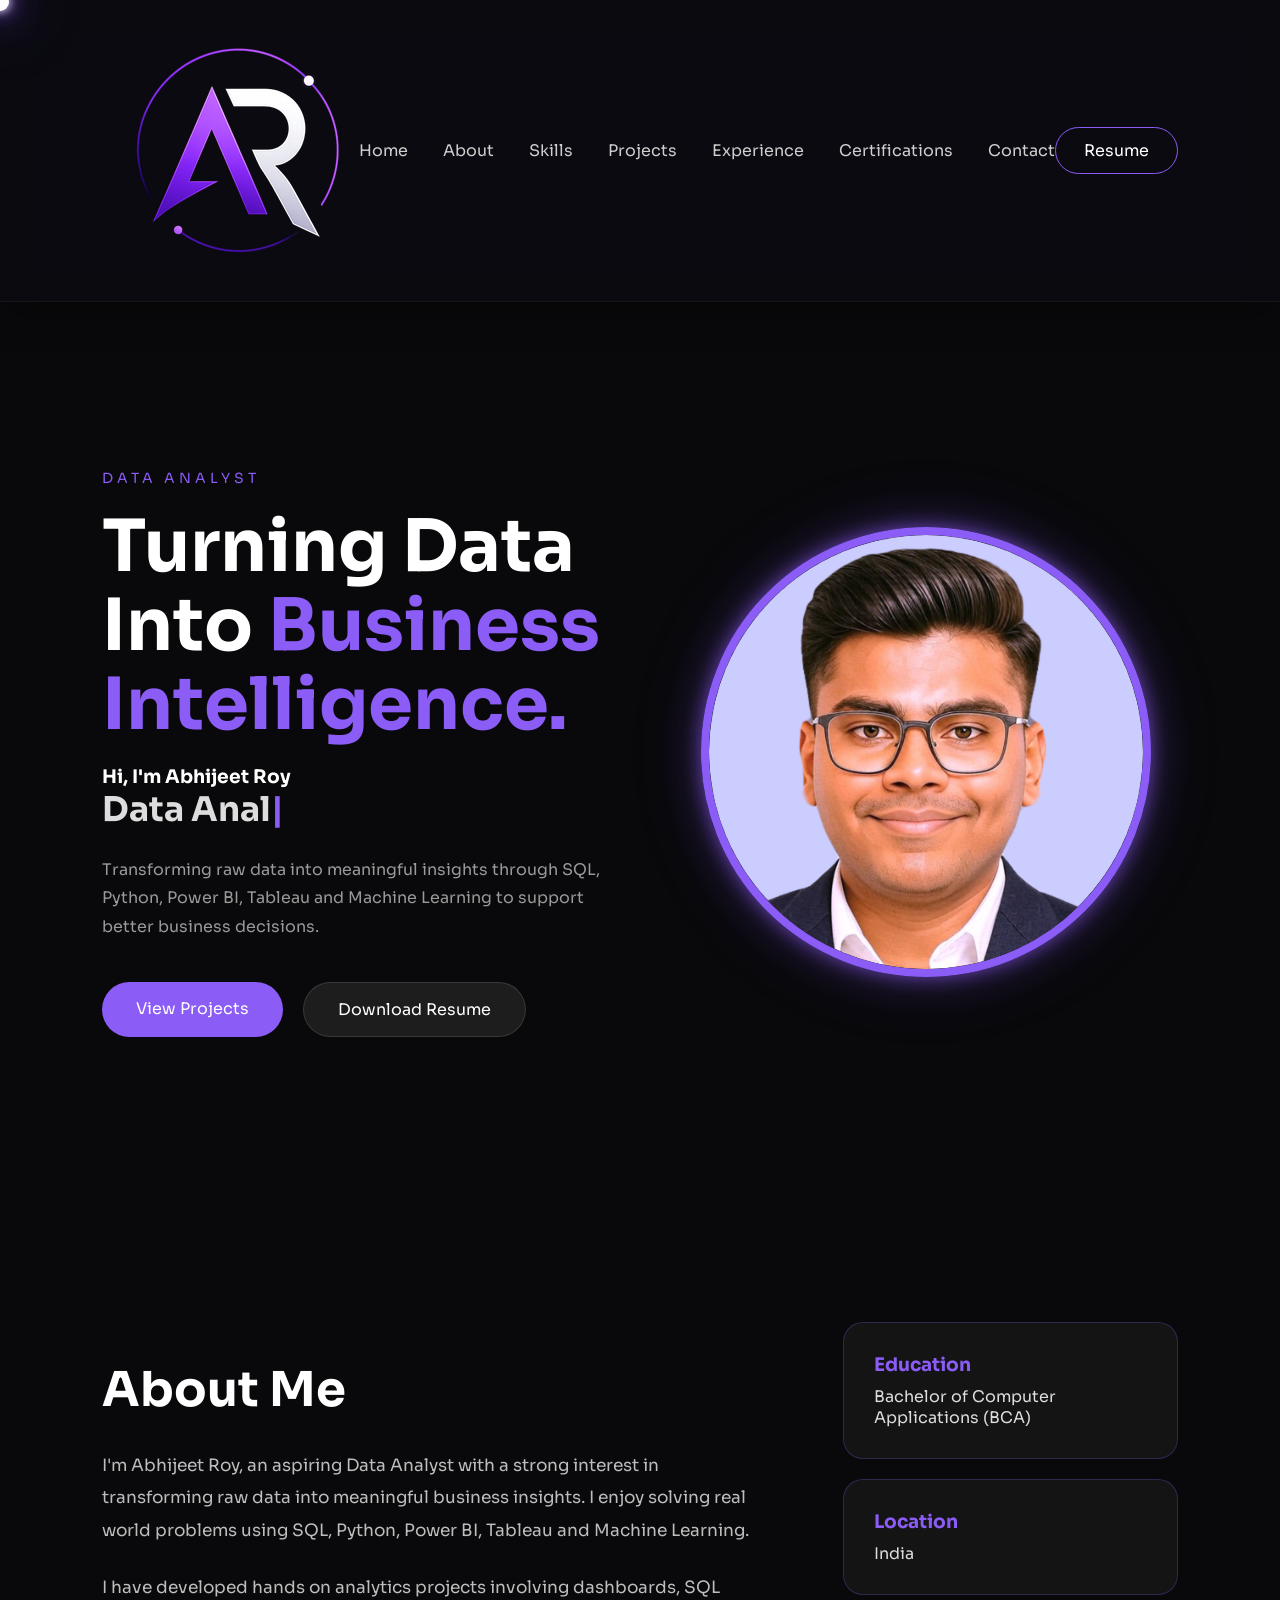
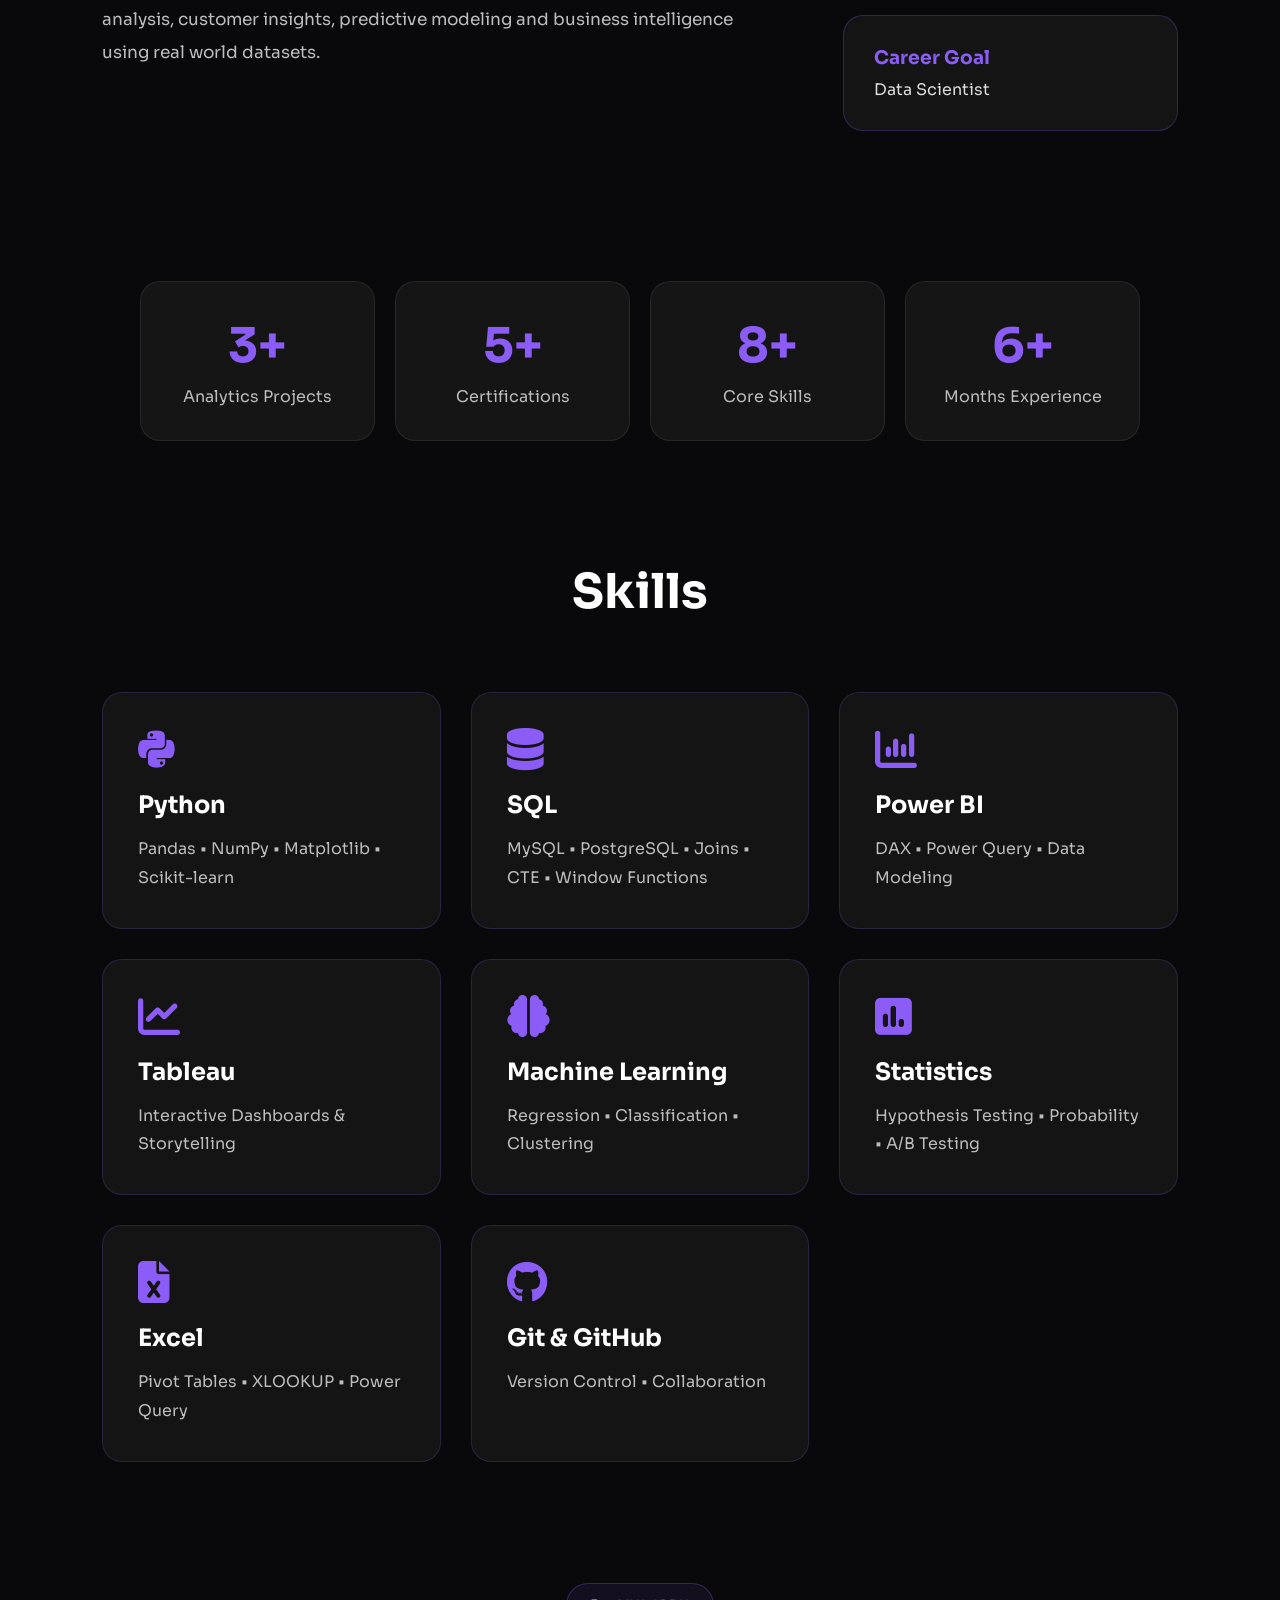
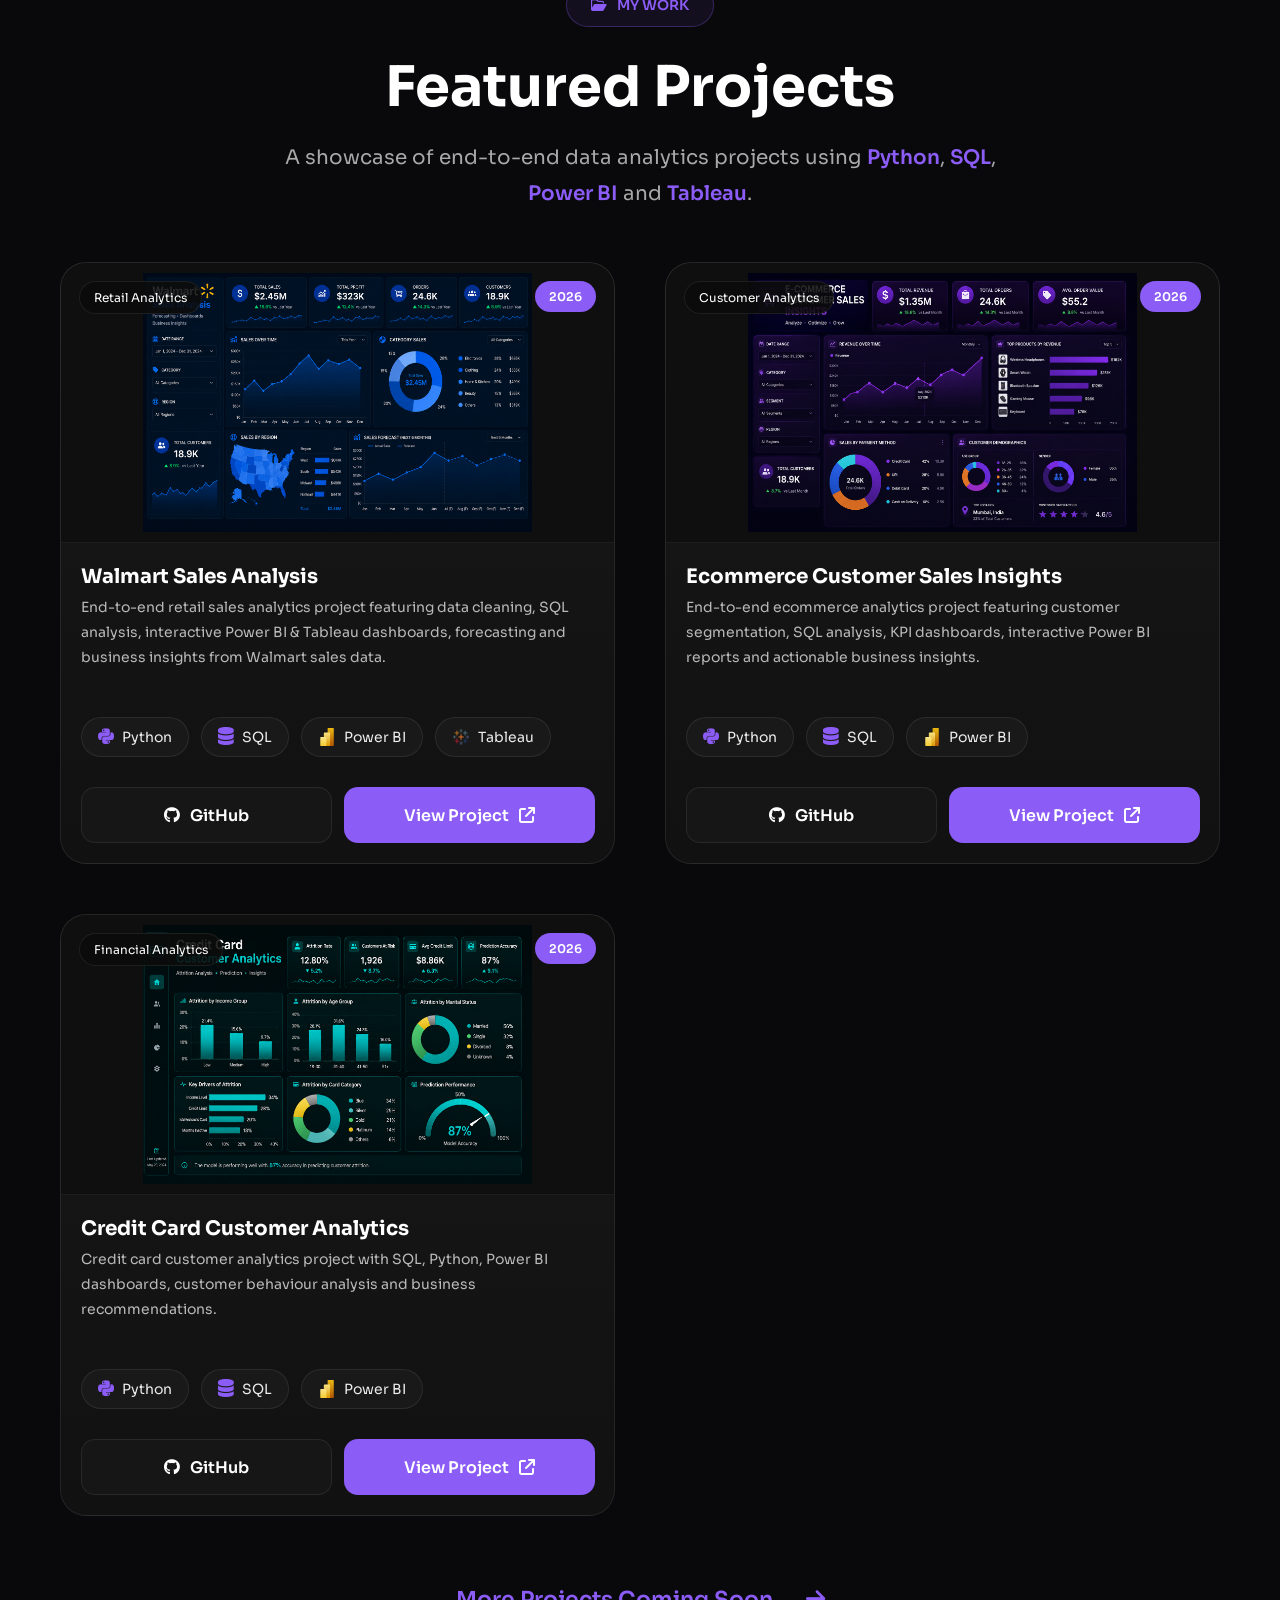
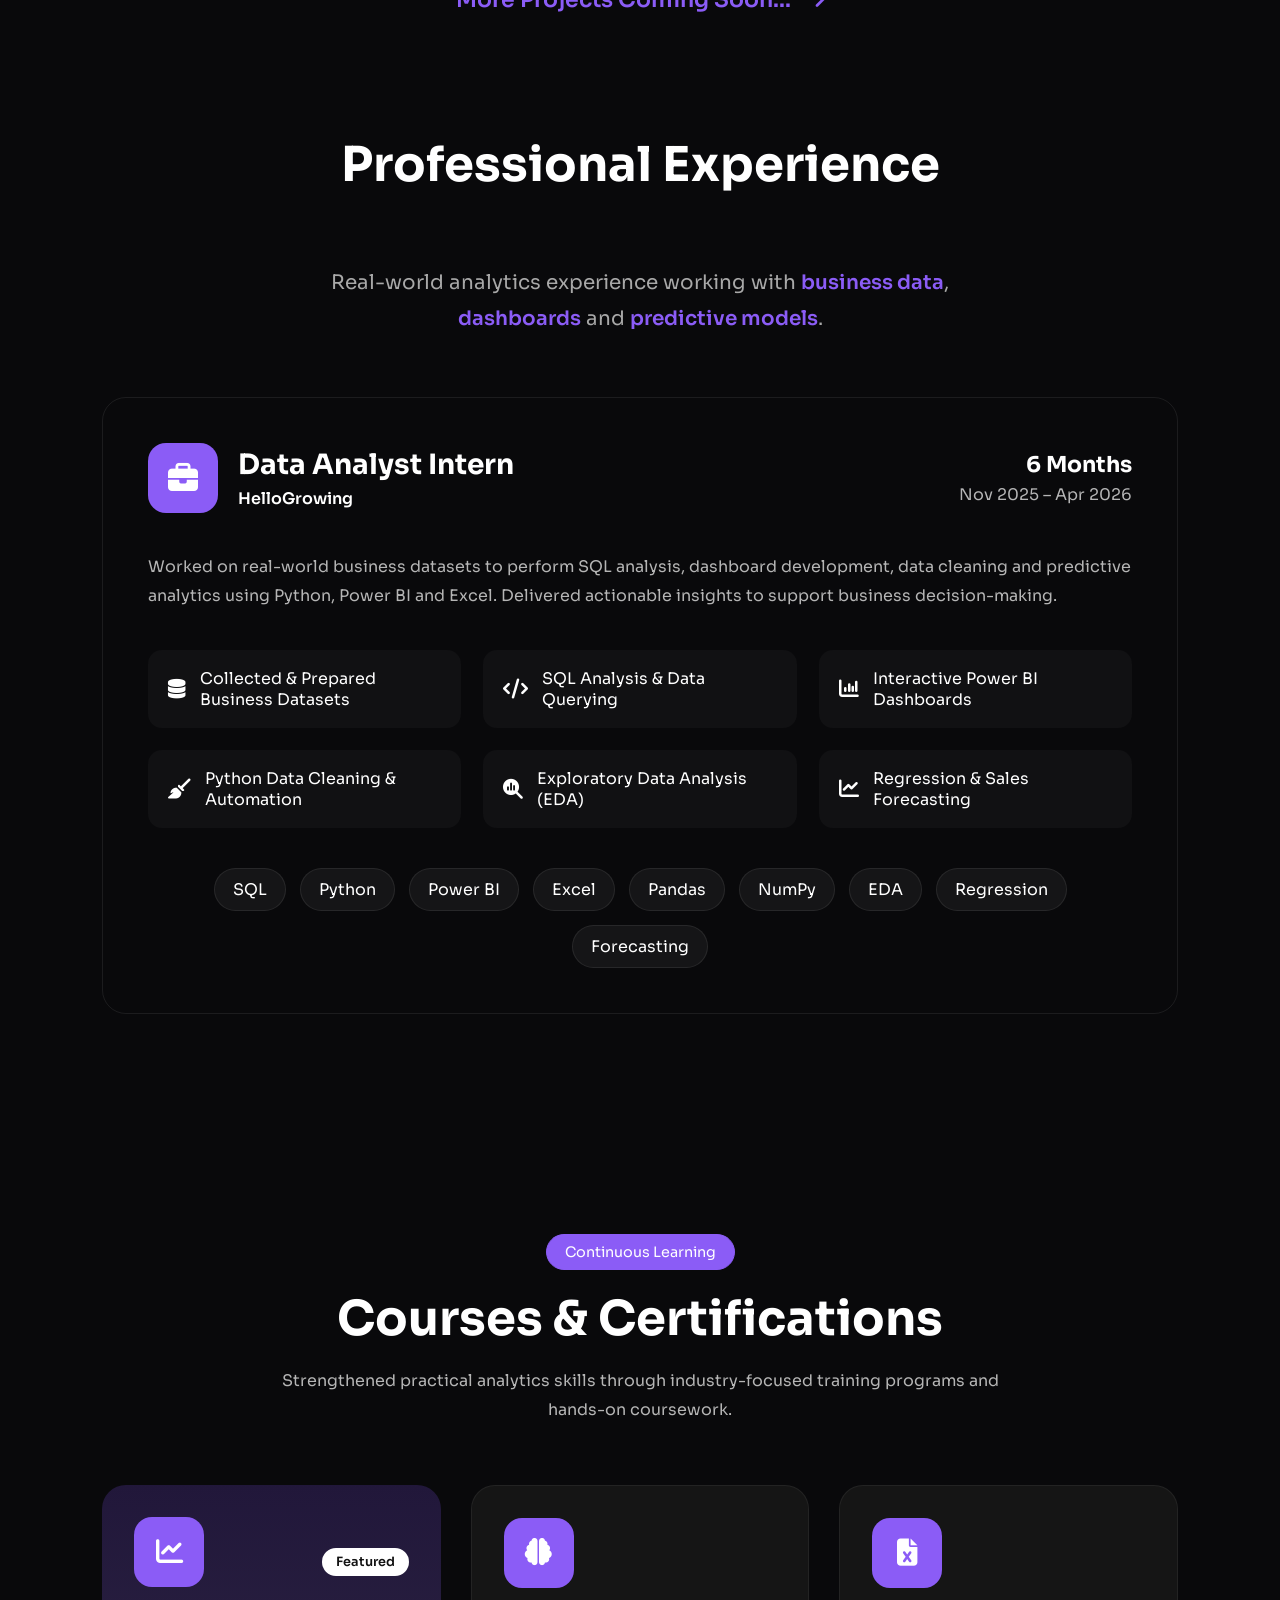
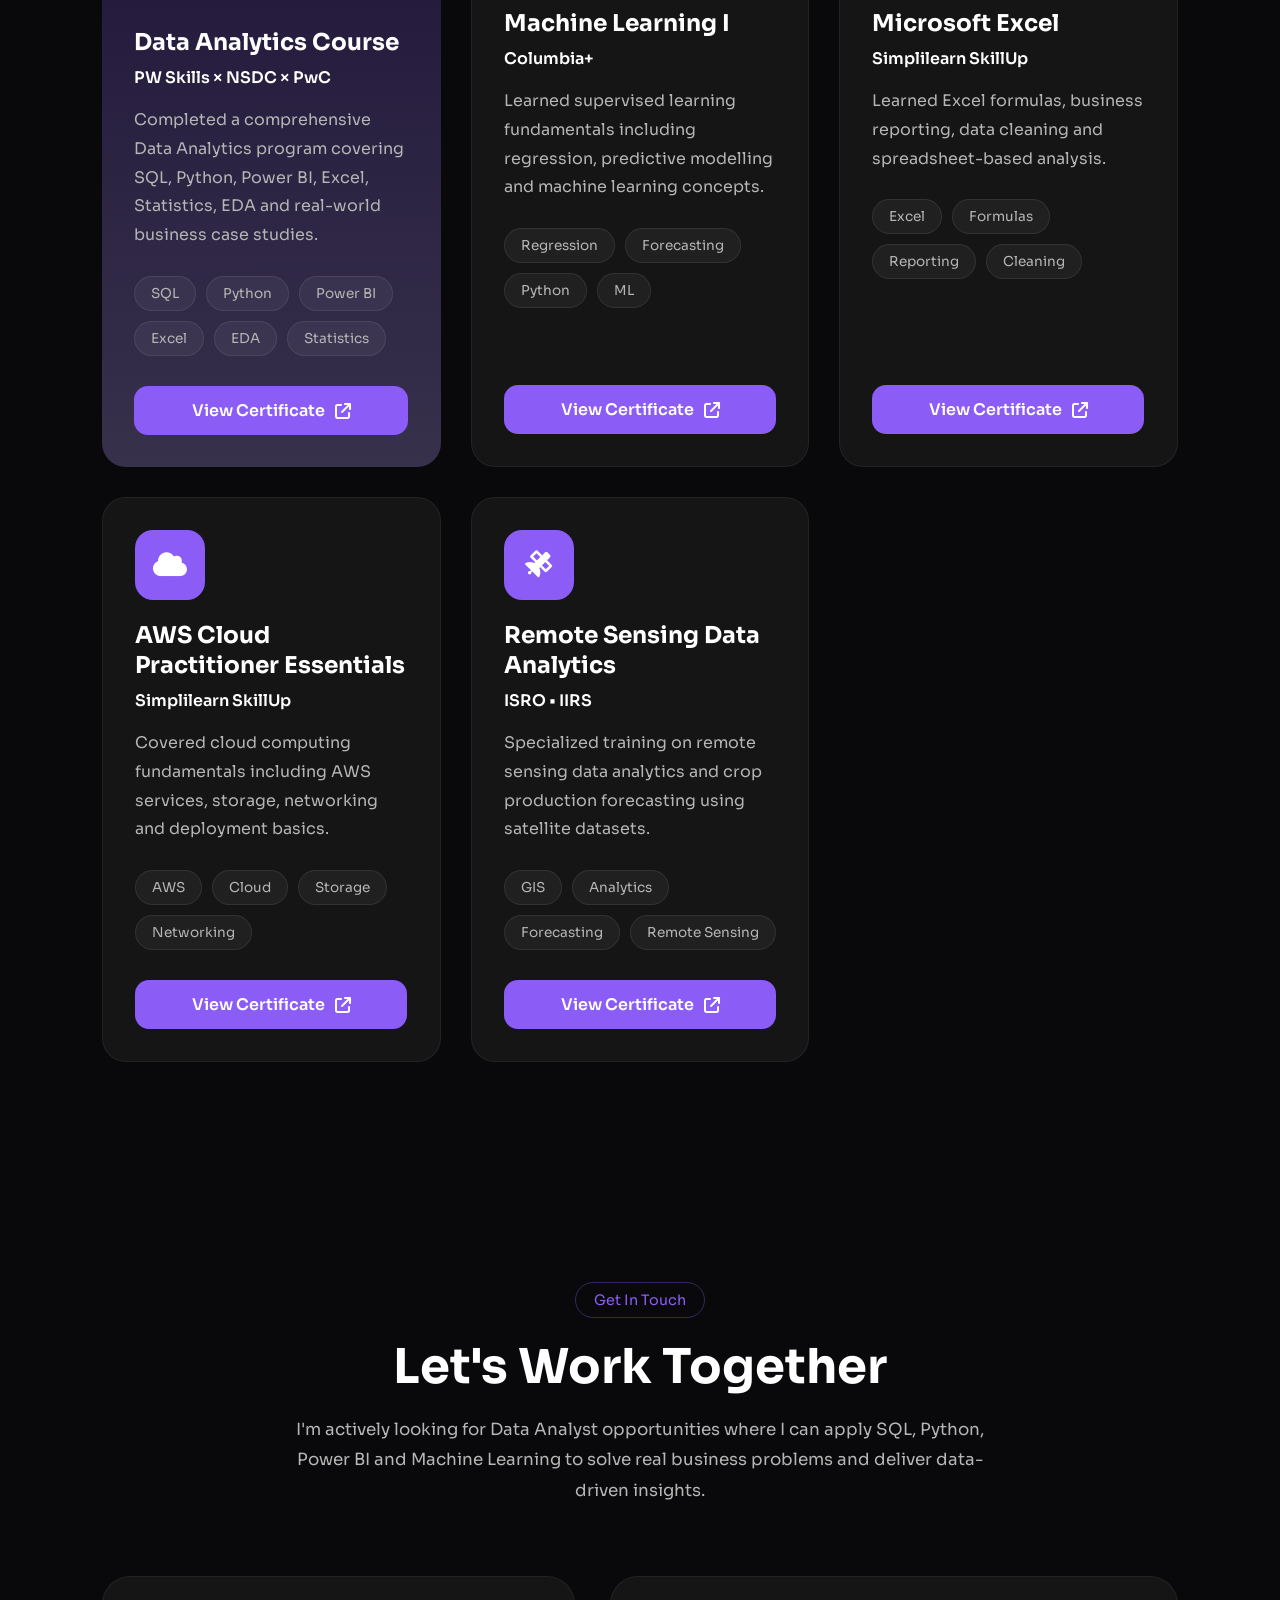
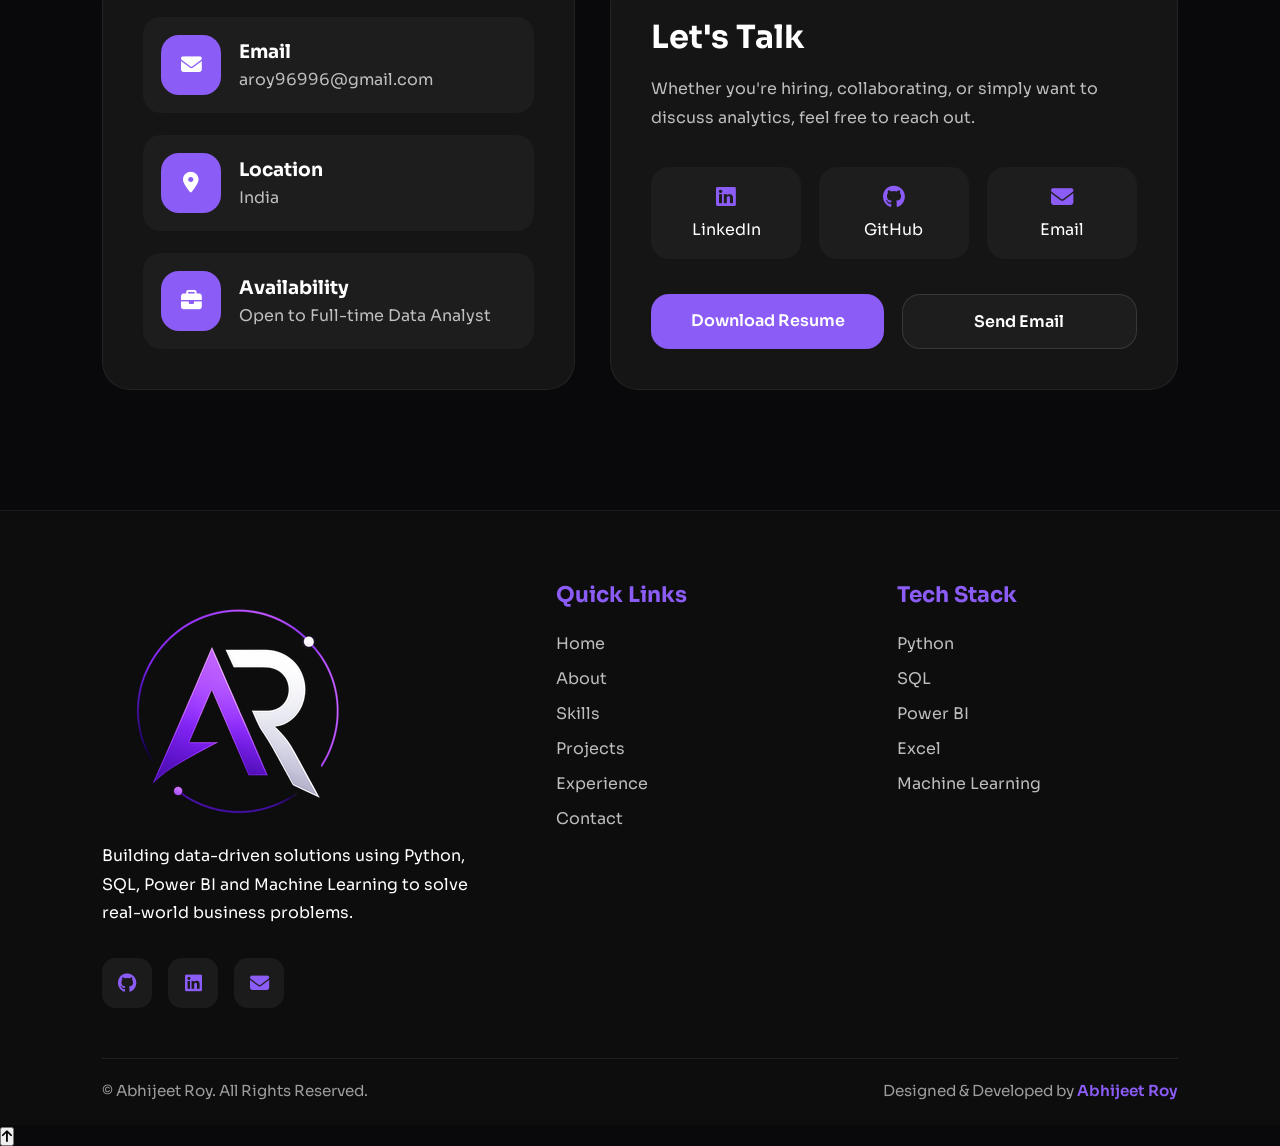
==== commit a2009cd4: "portfolio Added favicon links and scroll to top button. Updated logo images in the navbar and footer" ====
--- a/index.html
+++ b/index.html
@@ -7,6 +7,9 @@
 
     <title>Abhijeet Roy | Data Analyst Portfolio</title>
 
+    <link rel="icon" type="image/png" sizes="48x48" href="assets/images/favicon_48x48.png">
+    <link rel="shortcut icon" href="assets/images/favicon.ico">
+
 <meta name="description"
 content="Abhijeet Roy - Data Analyst specializing in SQL, Python, Power BI, Tableau and Machine Learning. Explore projects, dashboards and analytics solutions.">
 
@@ -50,7 +53,7 @@
 </head>
 
 <body>
-<div class="cursor-glow"></div>
+
 <div class="progress-wrapper">
 
     <div id="progress-bar"></div>
@@ -64,9 +67,9 @@
 
 <nav class="navbar">
 
-    <div class="logo">
-        <a href="#home">AR</a>
-    </div>
+    <a href="#home" class="logo">
+    <img src="assets/images/AR_logo_256x256.png" alt="AR Logo">
+</a>
 
     <div class="menu-toggle" id="menu-toggle">
         <i class="fa-solid fa-bars"></i>
@@ -1083,7 +1086,9 @@
 
         <div class="footer-about">
 
-            <h2>AR</h2>
+            <img src="assets/images/AR_logo_256x256.png"
+     alt="AR Logo"
+     class="footer-logo">
 
             <p>
                 Building data-driven solutions using Python, SQL,
@@ -1166,6 +1171,14 @@
     </div>
 
 </footer>
+
+<!-- Scroll To Top -->
+
+<button id="scrollTopBtn" aria-label="Scroll To Top">
+
+    <i class="fa-solid fa-arrow-up"></i>
+
+</button>
 
 <script src="https://unpkg.com/aos@2.3.4/dist/aos.js"></script>
 
@@ -1178,16 +1191,14 @@
 });
 </script>
 
+
 <script src="script.js"></script>
-
 </body>
 <div id="loader">
 
-    <div class="loader-logo">
-
-        AR
-
-    </div>
+    <img src="assets/images/AR_logo_512x512.png"
+     alt="AR Logo"
+     class="loader">
 
 </div>
 </html>
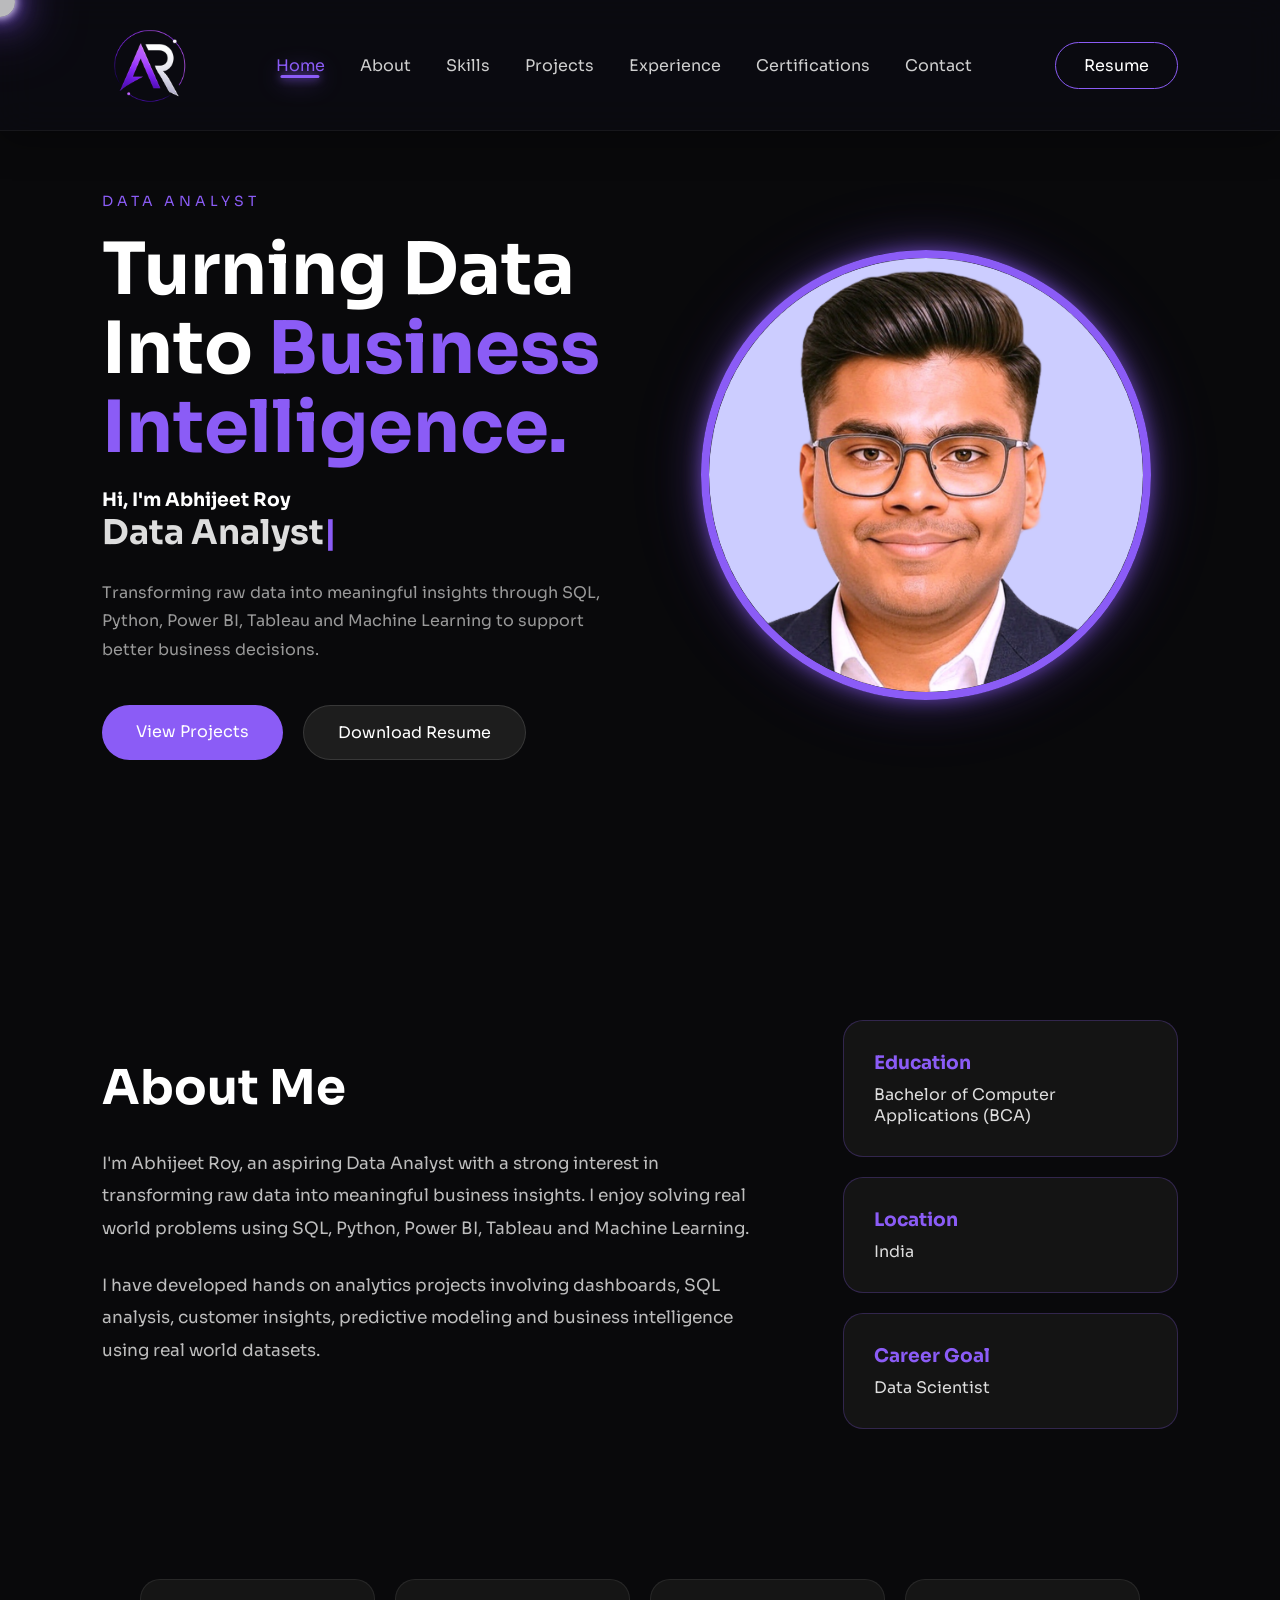
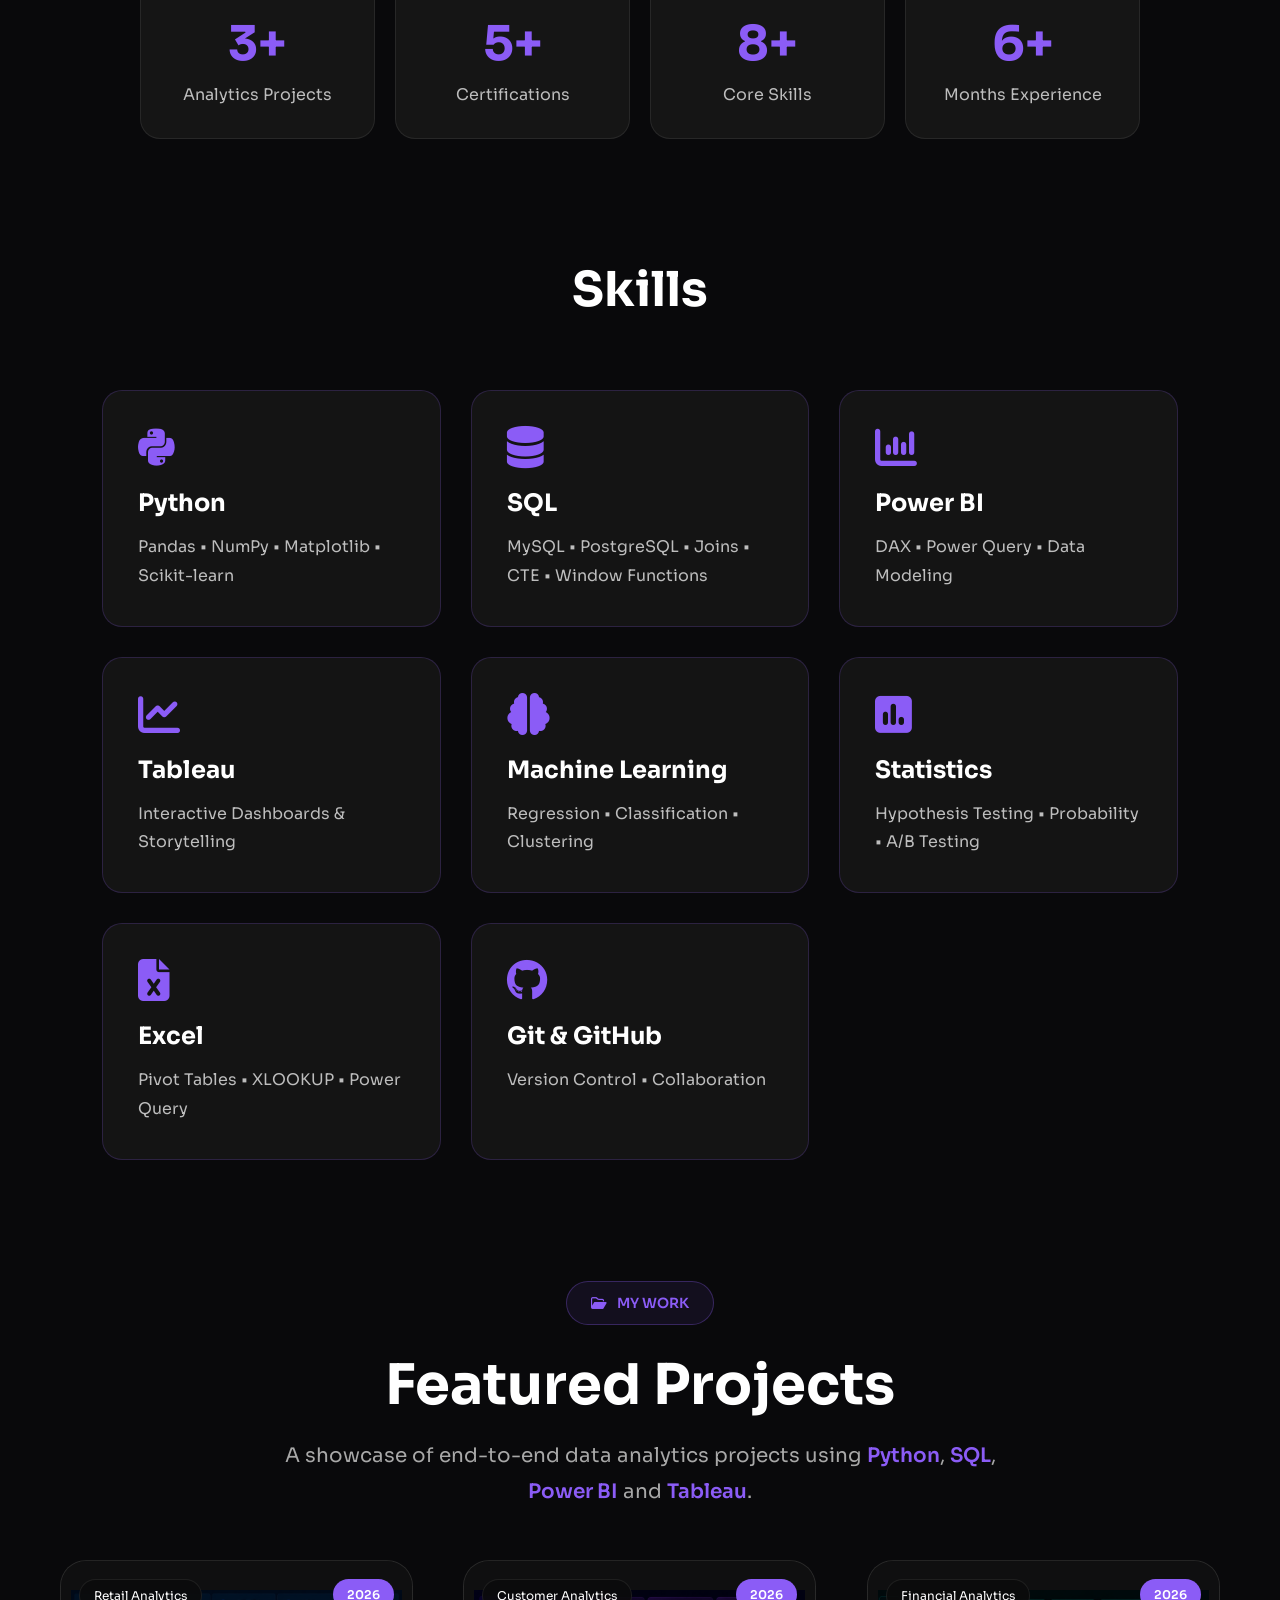
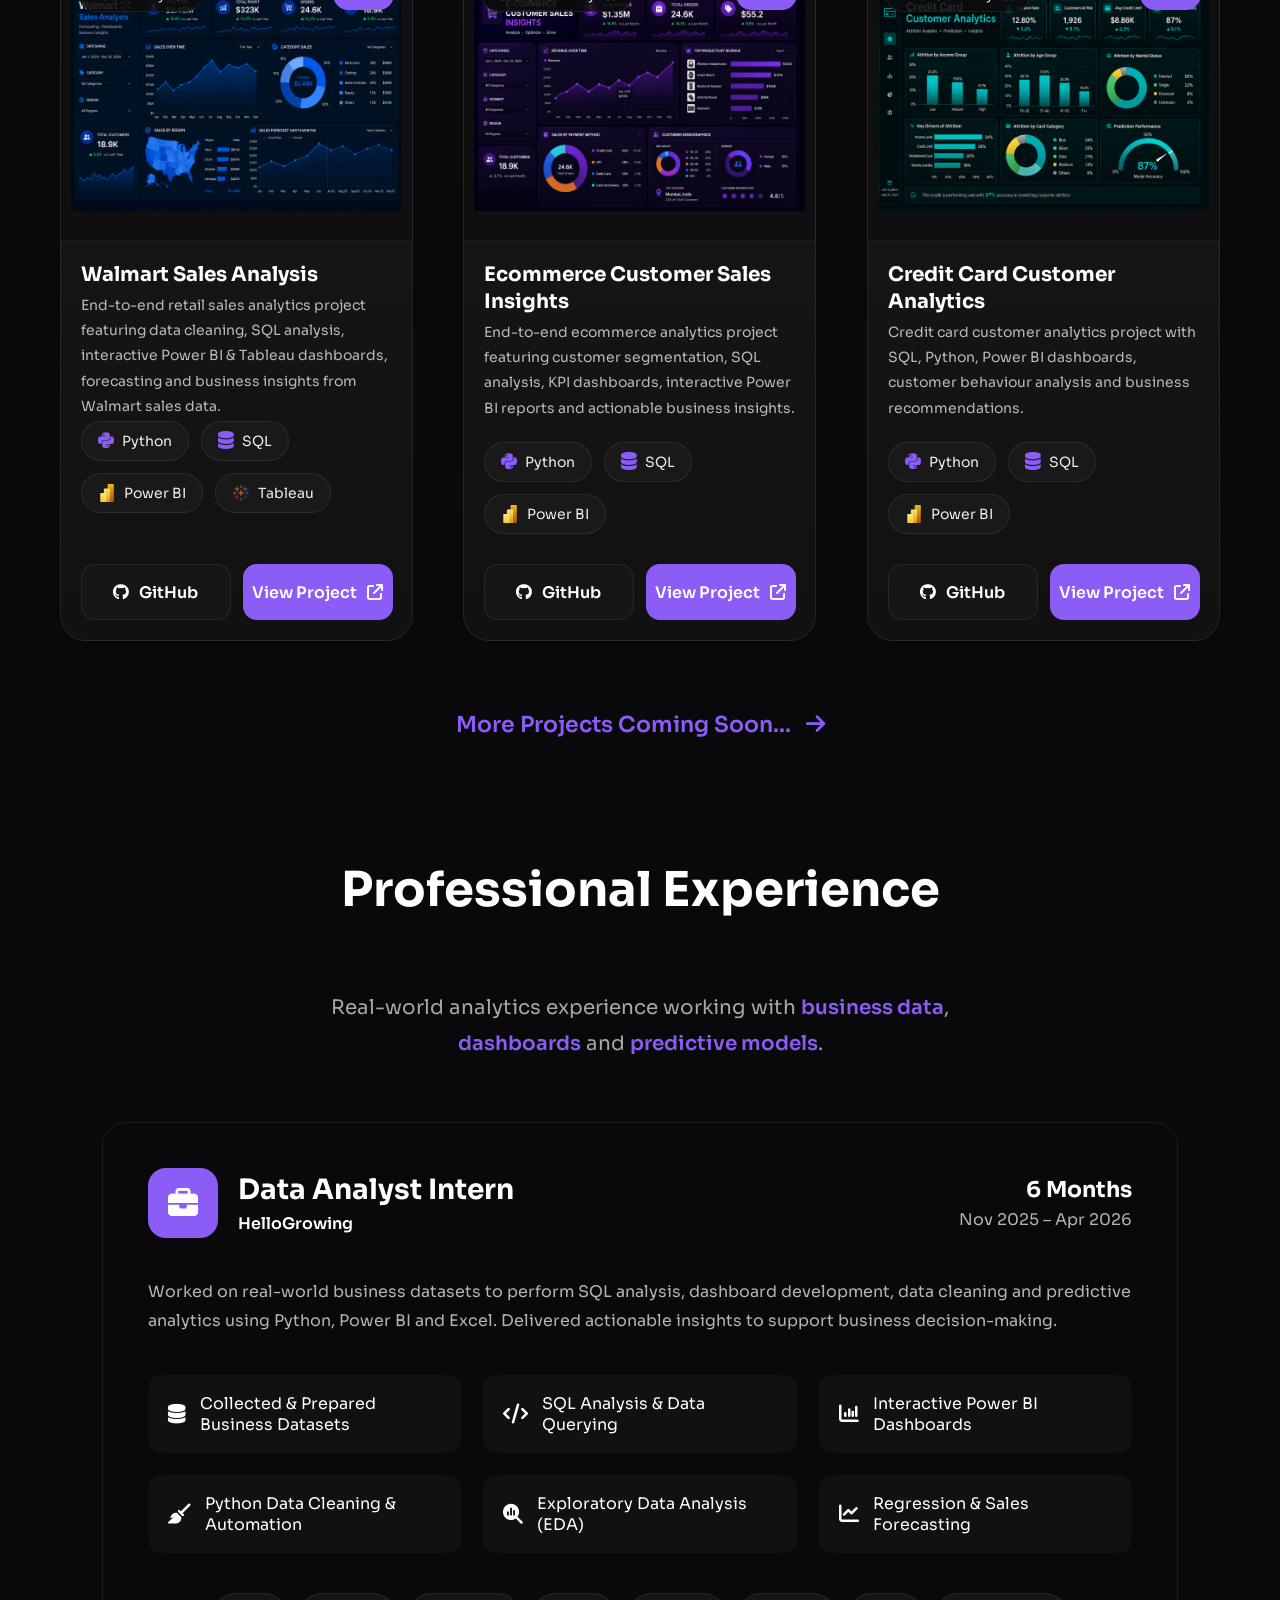
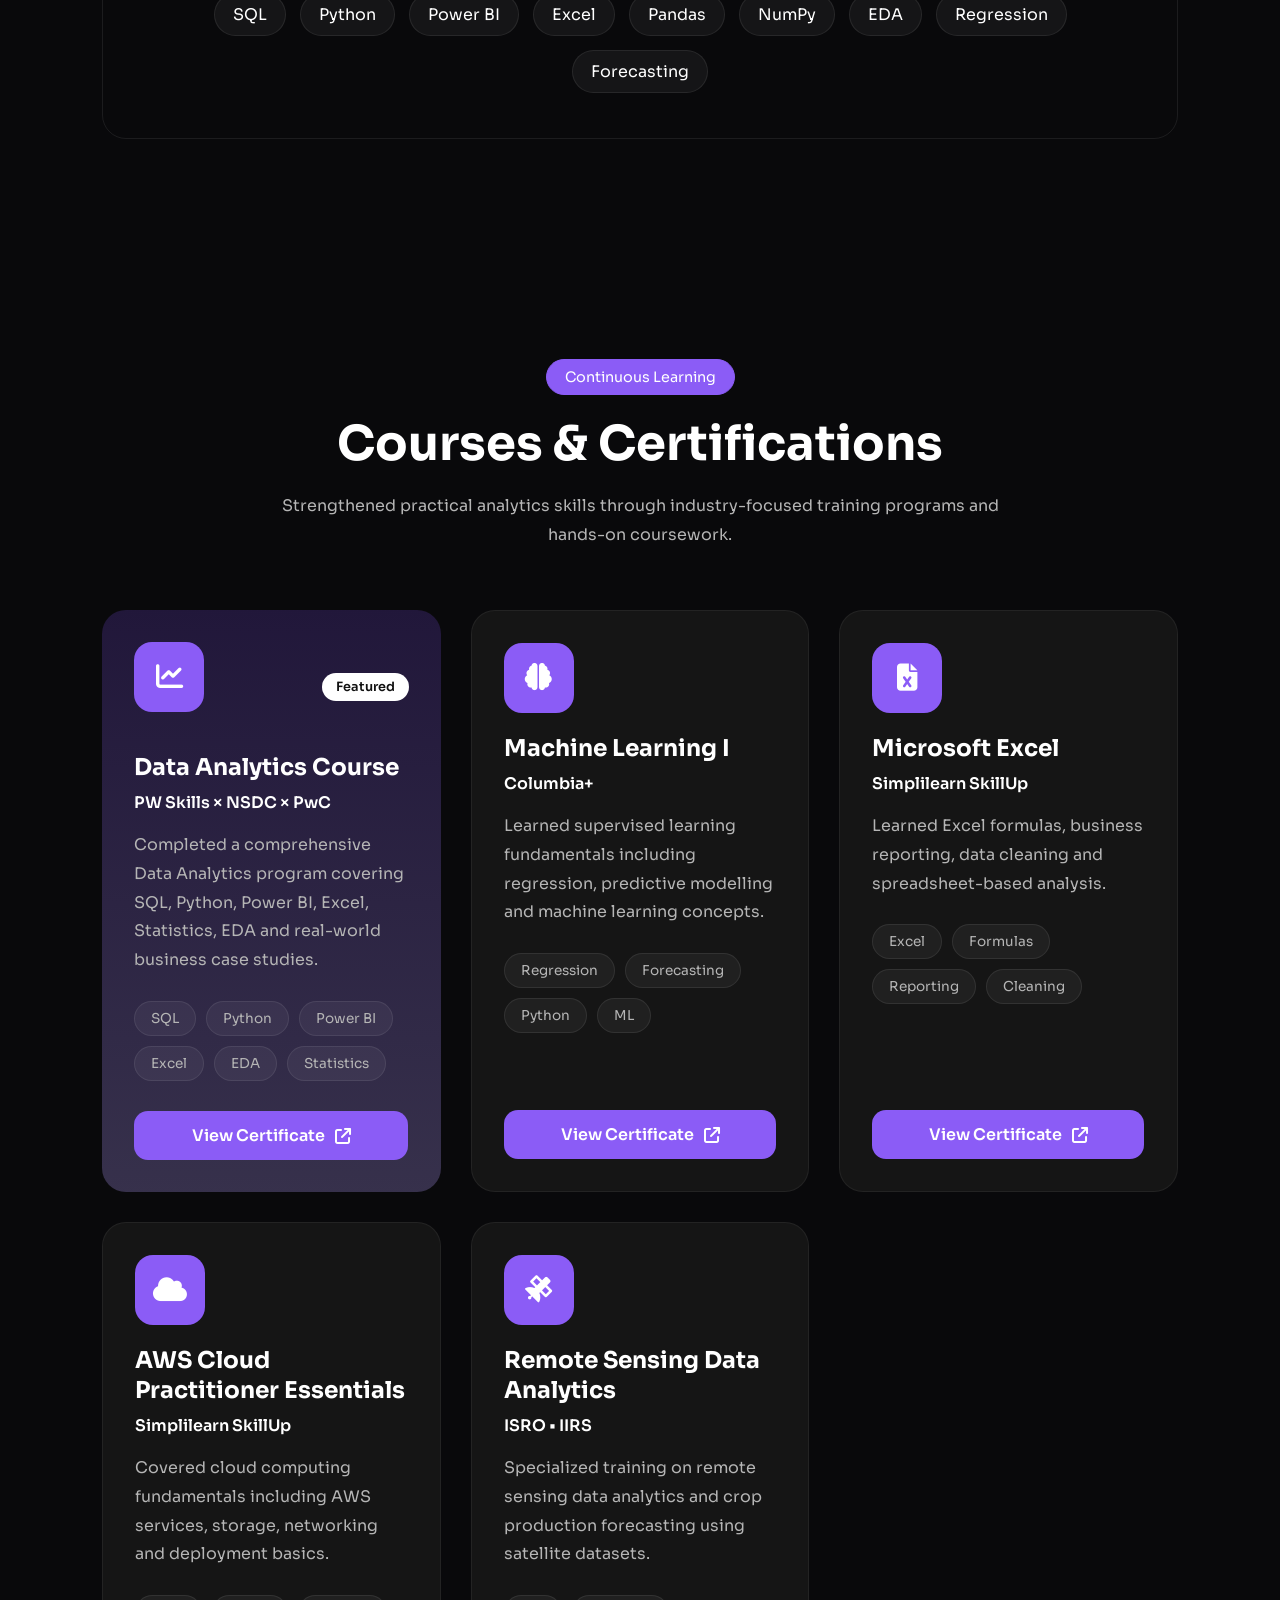
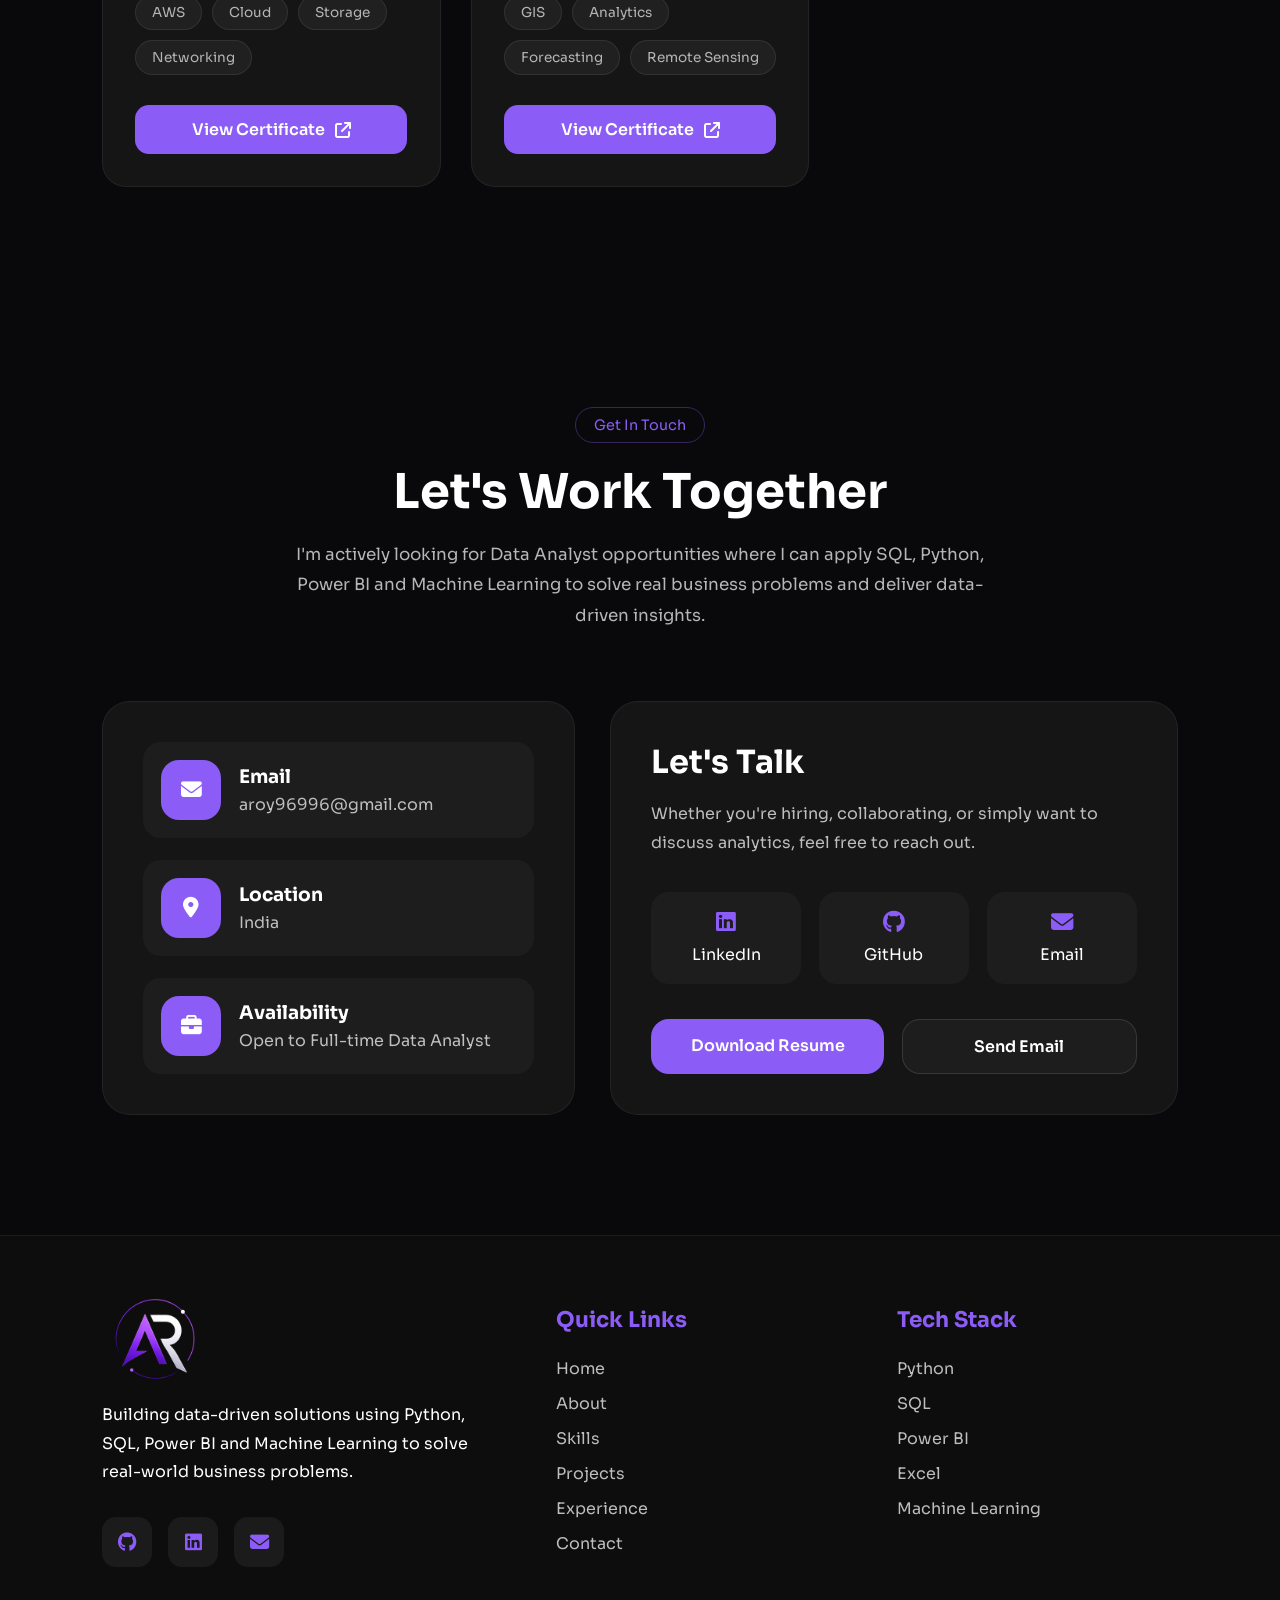
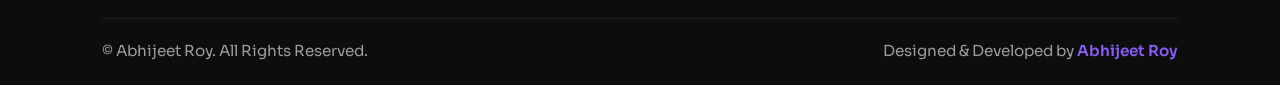
==== commit 55119276: "Portfolio" ====
--- a/index.html
+++ b/index.html
@@ -49,13 +49,14 @@
 
     <!-- CSS -->
     <link rel="stylesheet" href="style.css">
+    <link rel="stylesheet" href="responsive.css">
 
 </head>
 
 <body>
 
-<div class="progress-wrapper">
-
+    <div class="progress-wrapper">
+        
     <div id="progress-bar"></div>
 
     <div class="progress-dot"></div>
--- a/style.css
+++ b/style.css
@@ -12,6 +12,7 @@
 
 html{
     scroll-behavior:smooth;
+    scroll-padding-top:130px;
 }
 
 :root{
@@ -30,7 +31,7 @@
 
     font-family:'Sora',sans-serif;
 
-    background:#09090B;
+    background:#09090b;
 
     color:white;
 
@@ -66,33 +67,6 @@
 
 }
 
-.cursor-glow{
-
-    position:fixed;
-
-    width:280px;
-    height:280px;
-
-    border-radius:50%;
-
-    pointer-events:none;
-
-    left:0;
-    top:0;
-
-    transform:translate(-50%,-50%);
-
-    background:radial-gradient(
-        circle,
-        rgba(139,92,246,.18),
-        transparent 70%
-    );
-
-    filter:blur(25px);
-
-    z-index:0;
-
-}
 
 /*============================
       SCROLL PROGRESS BAR
@@ -152,13 +126,13 @@
 
     left:0;
 
-    width:18px;
-
-    height:18px;
+    width:30px;
+
+    height:30px;
 
     border-radius:50%;
 
-    background:white;
+    background:rgba(255, 255, 255, 0.723);
 
     transform:translate(-50%,-50%);
 
@@ -190,8 +164,8 @@
     border-bottom:1px solid rgba(255,255,255,.05);
     box-shadow: 0 8px 35px rgba(0,0,0,.35);
     transition:.35s ease;
+    overflow: hidden;
     position: relative;
-    overflow: hidden;
 }
 
 .navbar::before{
@@ -225,55 +199,101 @@
 }
 
 .logo{
+    display:inline-flex;
+    align-items:center;
+    justify-content:center;
     position:relative;
-}
-
-.logo a{
-    background:var(--accent);
-    color: #ffffff;;
     text-decoration:none;
-    font-size:28px;
-    font-weight:700;
-    padding:9px 7px;
-    border-radius:50%;
-    display:inline-block;
-    transition:color .3s ease,text-shadow .3s ease,transform .3s ease;
-}
-
-.logo a.active{
-    color: #ffffff;;
-    background:var(--accent);
+    animation:logoFloat 2.2s ease-in-out infinite;
+}
+
+@keyframes logoFloat{
+
+0%{
+
+transform:translateY(0px);
+
+}
+
+50%{
+
+transform:translateY(-3px);
+
+}
+
+100%{
+
+transform:translateY(0px);
+
+}
+
+}
+
+.logo img{
+    width:90px;
+    height:90px;
+    object-fit:contain;
+    transition:
+    transform .35s ease,
+    filter .35s ease,
+    opacity .35s ease;
+
+    cursor:pointer;
+}
+
+.logo:hover img{
+
+    filter:
+    drop-shadow(0 0 8px var(--accent))
+    drop-shadow(0 0 18px var(--accent));
+    transform:scale(1.08) rotate(-3deg);
+
+}
+
+.logo.active img{
     transform:scale(1.08);
-
-    text-shadow:
-        0 0 8px var(--accent),
-        0 0 18px var(--accent),
-        0 0 35px rgba(184, 104, 255, 0.827);
+    filter:
+        drop-shadow(0 0 8px var(--accent))
+        drop-shadow(0 0 18px var(--accent))
+        drop-shadow(0 0 35px rgba(184,104,255,.8));
 }
 
 .logo::after{
 
-    content:"";
-
-    position:absolute;
-
-    left:50%;
-
-    top:50%;
-
-    width:12px;
-
-    height:12px;
-
-    border-radius:50%;
-
-    background:rgba(139,92,246,.45);
-
-    transform:translate(-50%,-50%) scale(0);
-
-    opacity:0;
-
-    pointer-events:none;
+content:"Click to Change Colour";
+
+position:absolute;
+
+top:105%;
+
+left:50%;
+
+transform:translateX(-50%);
+
+font-size:11px;
+
+white-space:nowrap;
+
+padding:4px 8px;
+
+background:#181818;
+
+color:#fff;
+
+border-radius:6px;
+
+opacity:0;
+
+transition:.3s;
+
+pointer-events:none;
+
+}
+
+.logo:hover::after{
+
+opacity:1;
+
 }
 
 .logo.clicked::after{
@@ -293,6 +313,15 @@
         opacity:0;
     }
 
+}
+
+.navbar{
+    position: fixed;
+    top: 0;
+    left: 0;
+    width: 100%;
+
+    z-index: 9999;
 }
 
 .nav-links{
@@ -394,7 +423,7 @@
 
     justify-content:center;
 
-    padding:120px 8%;
+    padding:170px 8% 120px;
 
     position: relative;
 
@@ -739,34 +768,6 @@
     align-items:center;
 
     transition:.35s;
-
-}
-
-@media(max-width:768px){
-
-.stats-grid{
-
-    grid-template-columns:repeat(2,1fr);
-
-    gap:16px;
-
-    padding:0 18px;
-
-}
-
-.stat-card{
-
-    min-height:140px;
-
-    padding:20px;
-
-}
-
-.stat-card h2{
-
-    font-size:40px;
-
-}
 
 }
 
@@ -1361,67 +1362,6 @@
 
 }
 
-
-/*====================================
-        RESPONSIVE
-====================================*/
-
-@media(max-width:1400px){
-
-.projects-grid{
-
-grid-template-columns:repeat(2,1fr);
-
-}
-
-}
-
-@media(max-width:900px){
-
-.projects{
-
-padding:100px 25px;
-
-}
-
-.projects-grid{
-
-grid-template-columns:1fr;
-
-}
-
-.project-image{
-
-height:250px;
-
-}
-
-.projects .section-title{
-
-font-size:42px;
-
-}
-
-.projects-subtitle{
-
-font-size:18px;
-
-}
-
-.project-content h3{
-
-font-size:22px;
-
-}
-
-.project-buttons{
-
-grid-template-columns:1fr;
-
-}
-
-}
-
 /*====================================
         PROJECT DETAILS PAGE
 ====================================*/
@@ -1583,20 +1523,23 @@
 .dashboard-preview h2{
 
     font-size:42px;
-
+    margin-top: 20px;
     margin-bottom:35px;
+    text-align:center;
 
 }
 
 .dashboard-preview img{
 
-    width:100%;
-
-    border-radius:24px;
-
-    border:1px solid rgba(139,92,246,.2);
-
-    box-shadow:0 20px 60px rgba(139,92,246,.2);
+    width:80%;
+    display:block;
+    margin:0 auto;
+
+    border-radius:20px;
+
+    border:3px solid var(--accent);
+
+    box-shadow:0 10px 60px rgba(127, 78, 241, 0.397);
 
 }
 
@@ -1640,6 +1583,8 @@
 
     font-size:30px;
 
+    text-align:center;
+
 }
 
 .overview-card p{
@@ -1682,6 +1627,8 @@
 
     margin-bottom:45px;
 
+    text-align:center;
+
 }
 
 .workflow-grid{
@@ -1764,6 +1711,8 @@
 
     margin-bottom:45px;
 
+    text-align:center;
+
 }
 
 .kpi-grid{
@@ -1828,6 +1777,7 @@
 
     margin-bottom:45px;
 
+    text-align:center;
 }
 
 .insights-grid{
@@ -1926,45 +1876,6 @@
 
 }
 
-
-
-/*====================================
-        RESPONSIVE
-====================================*/
-
-@media(max-width:1000px){
-
-.project-overview,
-.workflow-grid,
-.kpi-grid,
-.insights-grid{
-
-grid-template-columns:1fr;
-
-}
-
-.project-hero h1{
-
-font-size:44px;
-
-}
-
-.dashboard-preview h2,
-.workflow h2,
-.project-kpi h2,
-.insights h2{
-
-font-size:34px;
-
-}
-
-.project-links{
-
-flex-direction:column;
-
-}
-
-}
 
 /*=============================
 Experience
@@ -2180,35 +2091,6 @@
 
 }
 
-@media(max-width:992px){
-
-.experience-grid{
-
-    grid-template-columns:repeat(2,1fr);
-
-}
-
-}
-
-@media(max-width:768px){
-
-.experience-grid{
-
-    grid-template-columns:1fr;
-
-    justify-items:center;
-
-}
-
-.experience-item{
-
-    width:100%;
-
-    max-width:320px;
-
-}
-
-}
 
 .experience-item i{
 
@@ -2251,42 +2133,6 @@
 background:var(--accent);
 
 color:white;
-
-}
-
-@media(max-width:768px){
-
-.experience{
-
-padding:90px 7%;
-
-}
-
-.experience-card{
-
-padding:30px;
-
-}
-
-.experience-top{
-
-flex-direction:column;
-
-align-items:flex-start;
-
-}
-
-.experience-duration{
-
-text-align:left;
-
-}
-
-.experience-left h3{
-
-font-size:24px;
-
-}
 
 }
 
@@ -2572,46 +2418,6 @@
 
 }
 
-/* RESPONSIVE */
-
-@media(max-width:1100px){
-
-.certifications-grid{
-
-grid-template-columns:repeat(2,1fr);
-
-}
-
-}
-
-@media(max-width:768px){
-
-.certifications{
-
-padding:80px 6%;
-
-}
-
-.certifications-grid{
-
-grid-template-columns:1fr;
-
-}
-
-.certifications .section-header h2{
-
-font-size:2.3rem;
-
-}
-
-.certificate-card{
-
-padding:28px;
-
-}
-
-}
-
 /* ===========================
    CONTACT
 =========================== */
@@ -2791,43 +2597,6 @@
     transform:translateY(-4px);
 }
 
-@media(max-width:992px){
-
-.contact-container{
-    grid-template-columns:1fr;
-}
-
-.social-links{
-    grid-template-columns:1fr;
-}
-
-.contact-buttons{
-    flex-direction:column;
-}
-
-.contact .section-header h2{
-    font-size:2.4rem;
-}
-
-}
-
-@media(max-width:600px){
-
-.contact{
-    padding:90px 6%;
-}
-
-.contact-info,
-.contact-action{
-    padding:25px;
-}
-
-.contact-card{
-    flex-direction:column;
-    text-align:center;
-}
-
-}
 
 /* ===========================
             FOOTER
@@ -2943,223 +2712,33 @@
     font-weight:600;
 }
 
-/* ===========================
-        Responsive
-=========================== */
-
-@media(max-width:992px){
-
-.footer-container{
-    grid-template-columns:1fr;
-    gap:45px;
-}
-
-.footer-about p{
-    max-width:100%;
-}
-
-.footer-bottom{
-    flex-direction:column;
-    text-align:center;
-}
-
-}
-
-@media(max-width:576px){
-
-.footer{
-    padding:60px 6% 25px;
-}
-
-.footer-social{
-    flex-wrap:wrap;
-}
-
-.footer-about h2{
-    font-size:2.2rem;
-}
-
-.footer-links h3,
-.footer-tech h3{
-    font-size:1.2rem;
-}
-
-}
+.footer-logo{
+    width:100px;
+    height:100px;
+    margin-top:-18px;
+    margin-bottom:8px;
+    object-fit:contain;
+}
+
 
 .footer-social a{
     text-decoration: none;
 }
 
 
-
-@media(max-width:768px){
-
-.navbar{
-
-    padding:18px 6%;
-
-}
-
-.menu-toggle{
-
-    display:block;
-
-    z-index:1002;
-
-}
-
-.resume-btn{
-
-    display:none;
-
-}
-
-.nav-links{
+#loader{
 
     position:fixed;
 
-    top:78px;
-
-    right:-100%;
-
-    width:280px;
-
-    height:calc(100vh - 78px);
-
-    background:#111;
-
-    display:flex;
-
-    flex-direction:column;
-
-    gap:0;
-
-    transition:.4s;
-
-    padding-top:25px;
-
-    box-shadow:-10px 0 30px rgba(0,0,0,.4);
-
-}
-
-.nav-links.active{
-
-    right:0;
-
-}
-
-.nav-links li{
-
-    width:100%;
-
-}
-
-.nav-links a{
-
-    display:block;
-
-    padding:20px 30px;
-
-    border-bottom:1px solid rgba(255,255,255,.05);
-
-    font-size:18px;
-
-}
-
-.hero{
-    overflow:hidden;
-}
-
-.hero-content{
-    width:100%;
-    overflow:hidden;
-}
-
-.hero-image{
-    margin-top:40px;
-    margin-bottom:30px;
-    display:flex;
+    inset:0;
+
+    background:#090909;
+
+    display:flex;
+
     justify-content:center;
+
     align-items:center;
-}
-
-.image-circle{
-    width:250px;
-    height:250px;
-    margin:0 auto;
-    box-shadow:0 0 30px rgba(139,92,246,.25);
-}
-
-.hero p{
-
-    margin:auto;
-
-}
-
-.hero-buttons{
-    justify-content:center;
-    flex-wrap:wrap;
-}
-
-/* HERO */
-.hero-content{
-    grid-template-columns:1fr;
-    text-align:center;
-    gap:40px;
-}
-
-.hero-image{
-    order:-1;
-}
-
-.hero h1{
-    font-size:58px;
-    line-height:1.05;
-    word-break:break-word;
-}
-
-.hero h2{
-    font-size:26px;
-}
-
-.hero p{
-    max-width:100%;
-}
-
-/* ABOUT */
-.about-container{
-    grid-template-columns:1fr;
-    gap:30px;
-}
-
-.about-left{
-    width:100%;
-}
-
-.about-right{
-    width:100%;
-}
-
-.about-card{
-    width:100%;
-}
-
-}   /* <-- YAHAN CLOSE KARO */
-
-
-#loader{
-
-    position:fixed;
-
-    inset:0;
-
-    background:#090909;
-
-    display:flex;
-
-    justify-content:center;
-
-    align-items:center;
 
     z-index:99999;
 
@@ -3167,31 +2746,30 @@
 
 }
 
-.loader-logo{
-
-    width:120px;
-
-    height:120px;
-
-    border-radius:50%;
-
-    background:var(--accent);
-
-    color:white;
-
-    display:flex;
-
-    justify-content:center;
-
-    align-items:center;
-
-    font-size:42px;
-
-    font-weight:700;
-
-    box-shadow:0 0 45px rgba(138,92,246,.5);
-
-    animation:loaderPulse 1.2s infinite;
+.loader{
+
+    width:130px;
+    height:130px;
+    object-fit:contain;
+
+    animation:loaderPulse 1.5s ease-in-out infinite;
+
+    filter:
+        drop-shadow(0 0 8px #ffffff)
+        drop-shadow(0 0 45px #c486ff)
+        drop-shadow(0 0 80px rgba(139,92,246,.7));
+
+}
+
+@keyframes loaderPulse{
+
+    0%,100%{
+        transform:scale(.92);
+    }
+
+    50%{
+        transform:scale(1.08);
+    }
 
 }
 
@@ -3224,3 +2802,65 @@
     }
 
 }
+
+/* ===========================
+   Scroll To Top Button
+=========================== */
+
+#scrollTopBtn{
+    position: fixed;
+    right: 30px;
+    bottom: 30px;
+
+    width: 56px;
+    height: 56px;
+
+    border: none;
+    border-radius: 50%;
+
+    background: var(--accent);
+    color: #fff;
+
+    font-size: 22px;
+    cursor: pointer;
+
+    display: flex;
+    align-items: center;
+    justify-content: center;
+    box-shadow: 0 10px 30px rgba(0,0,0,.35);
+
+    transition:
+    transform .3s ease,
+    opacity .3s ease,
+    background-color .3s ease,
+    box-shadow .3s ease;
+
+    opacity: 0;
+    visibility: hidden;
+
+    z-index: 9999;
+}
+
+#scrollTopBtn.show{
+    opacity:1;
+    visibility:visible;
+}
+
+#scrollTopBtn:hover{
+
+    transform:translateY(-5px) scale(1.08);
+
+    color: var(--accent);
+
+    background: #fff;
+
+    box-shadow:
+    0 0 15px var(--accent),
+    0 0 35px rgb(138, 92, 246);
+}
+
+#scrollTopBtn:active{
+    transform:scale(.92);
+}
+
+
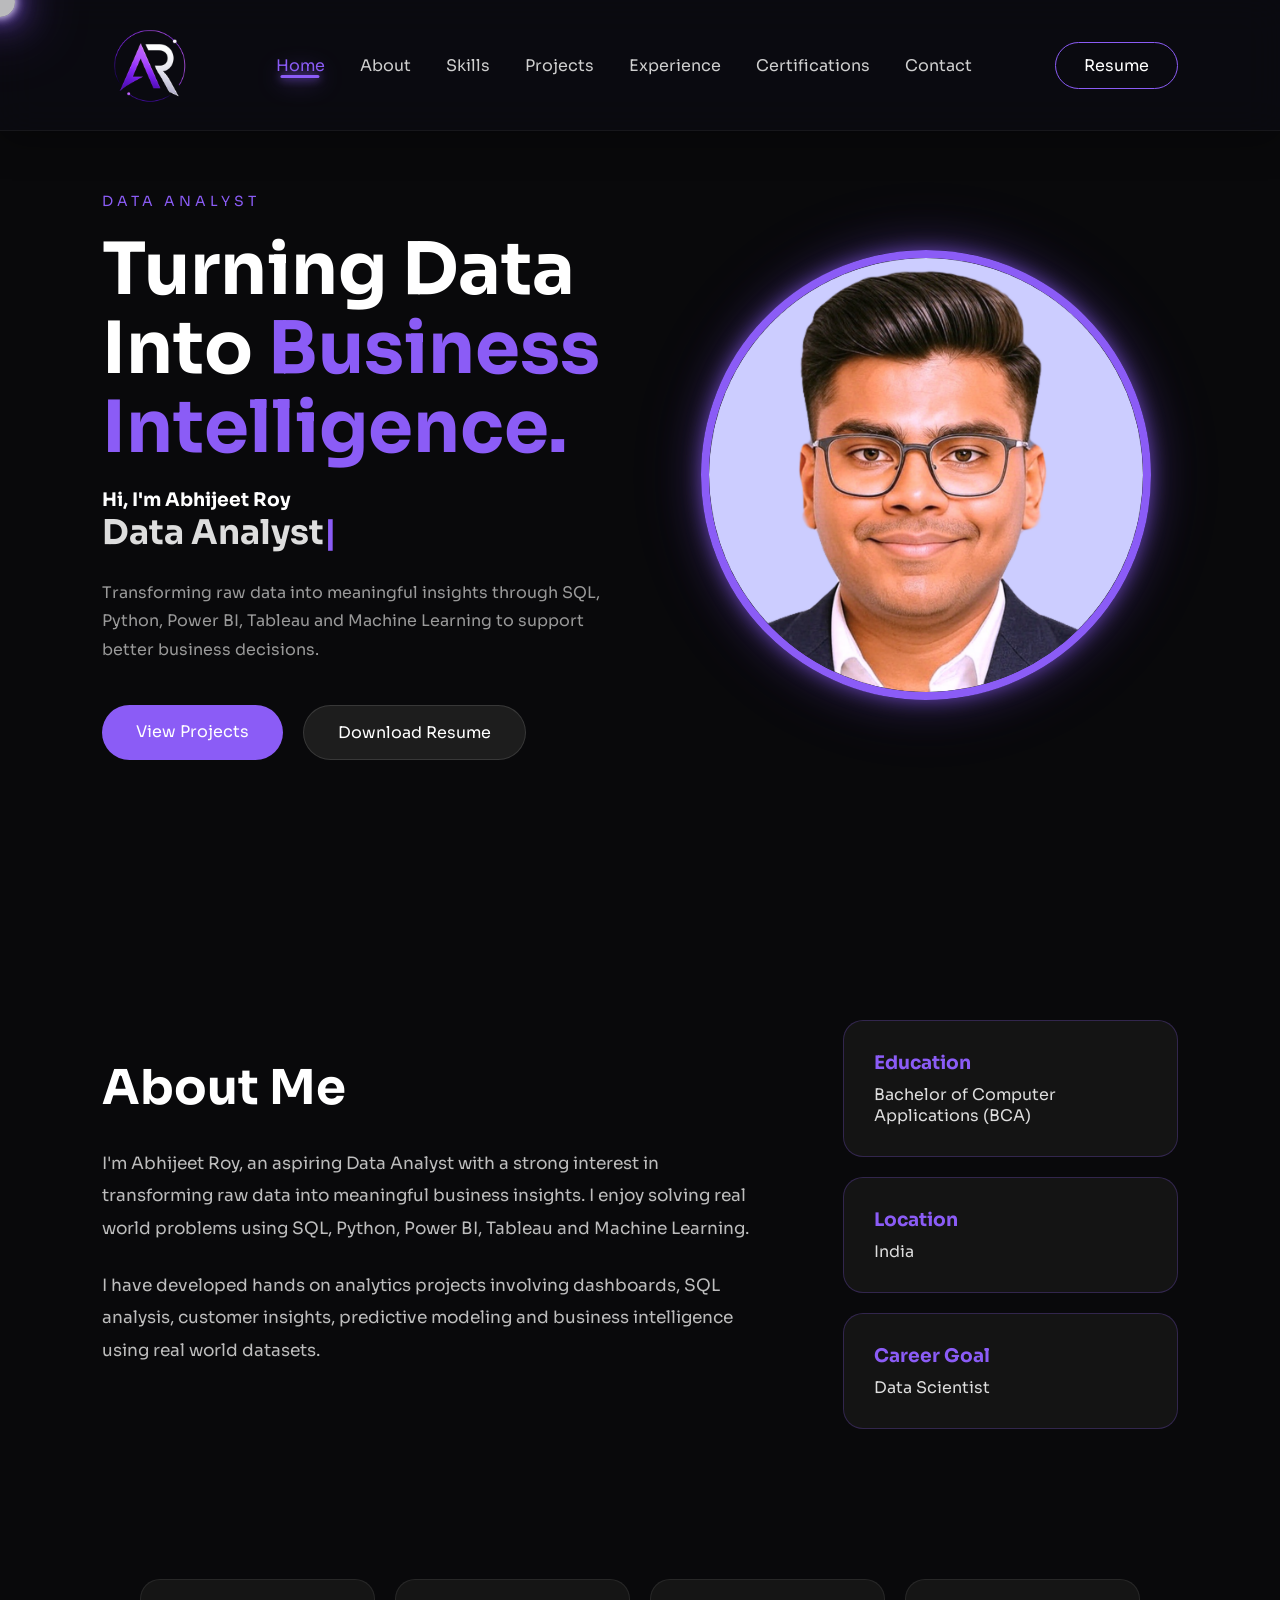
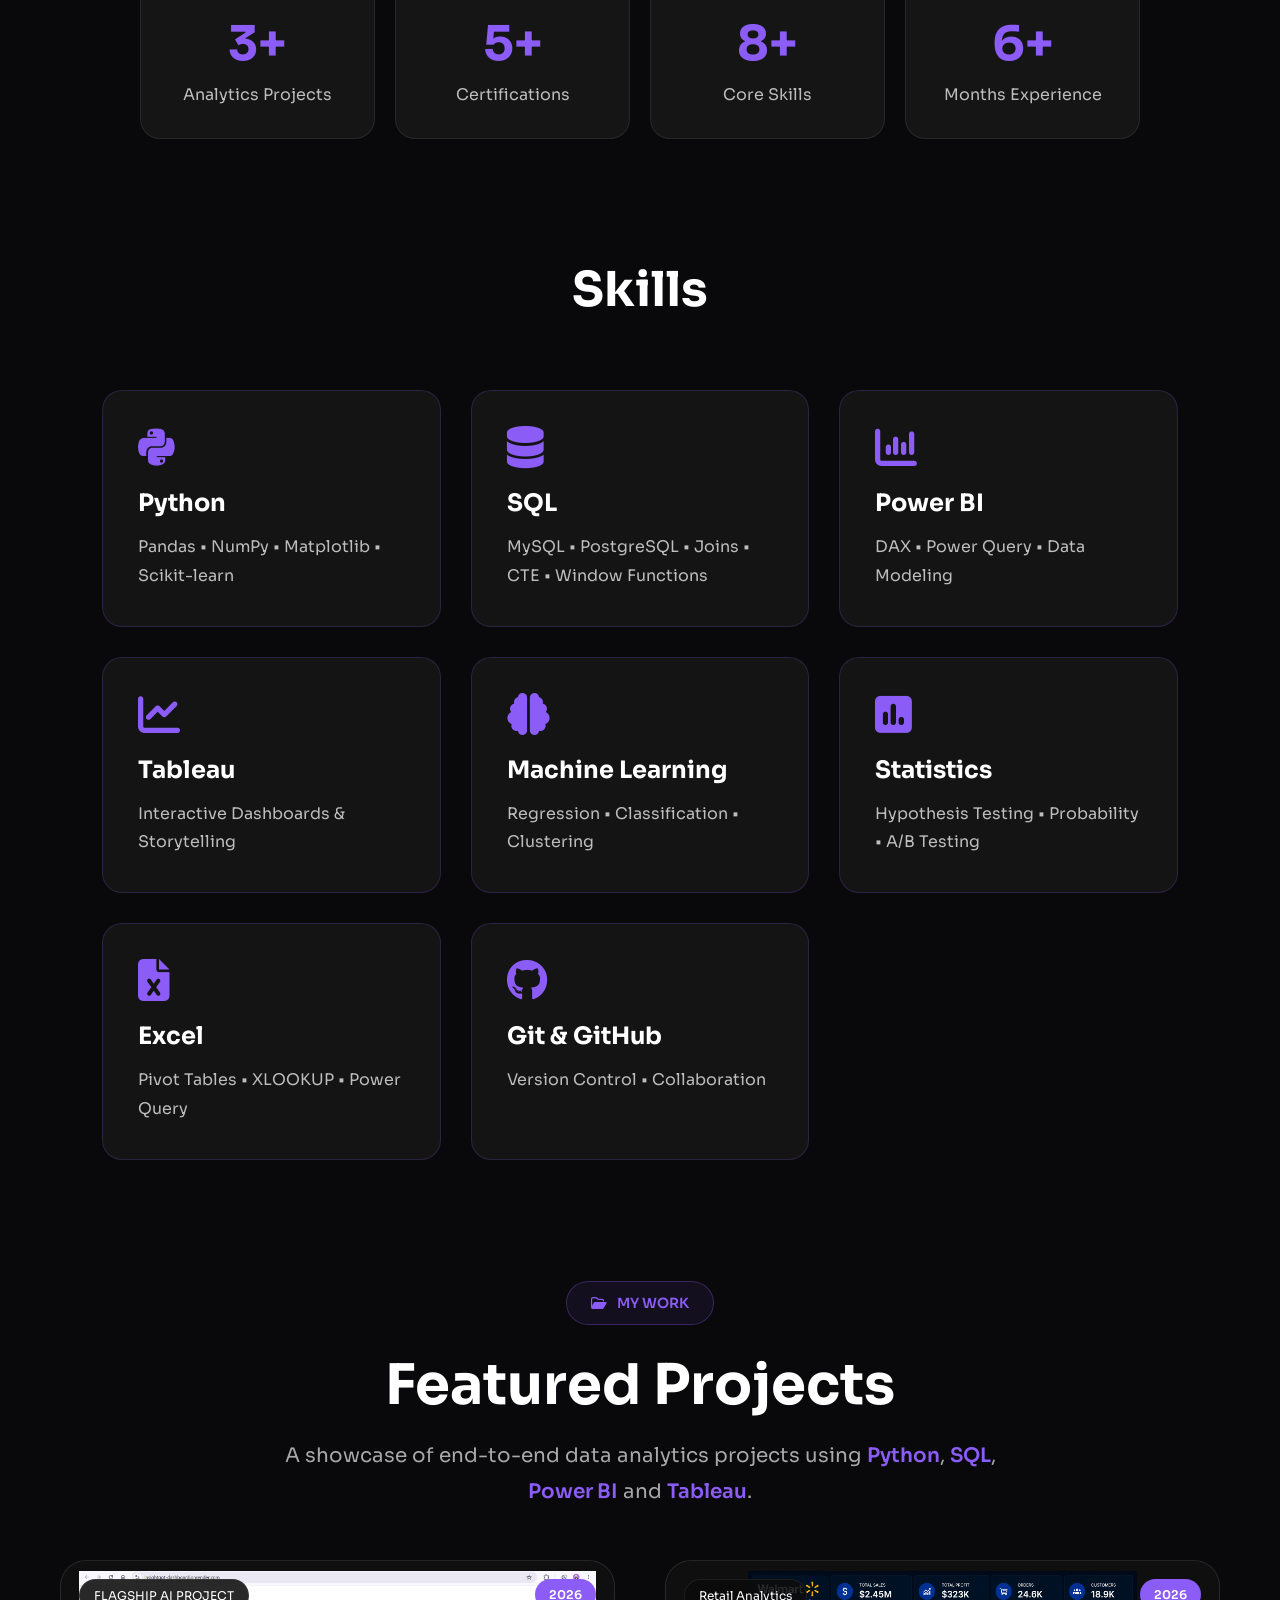
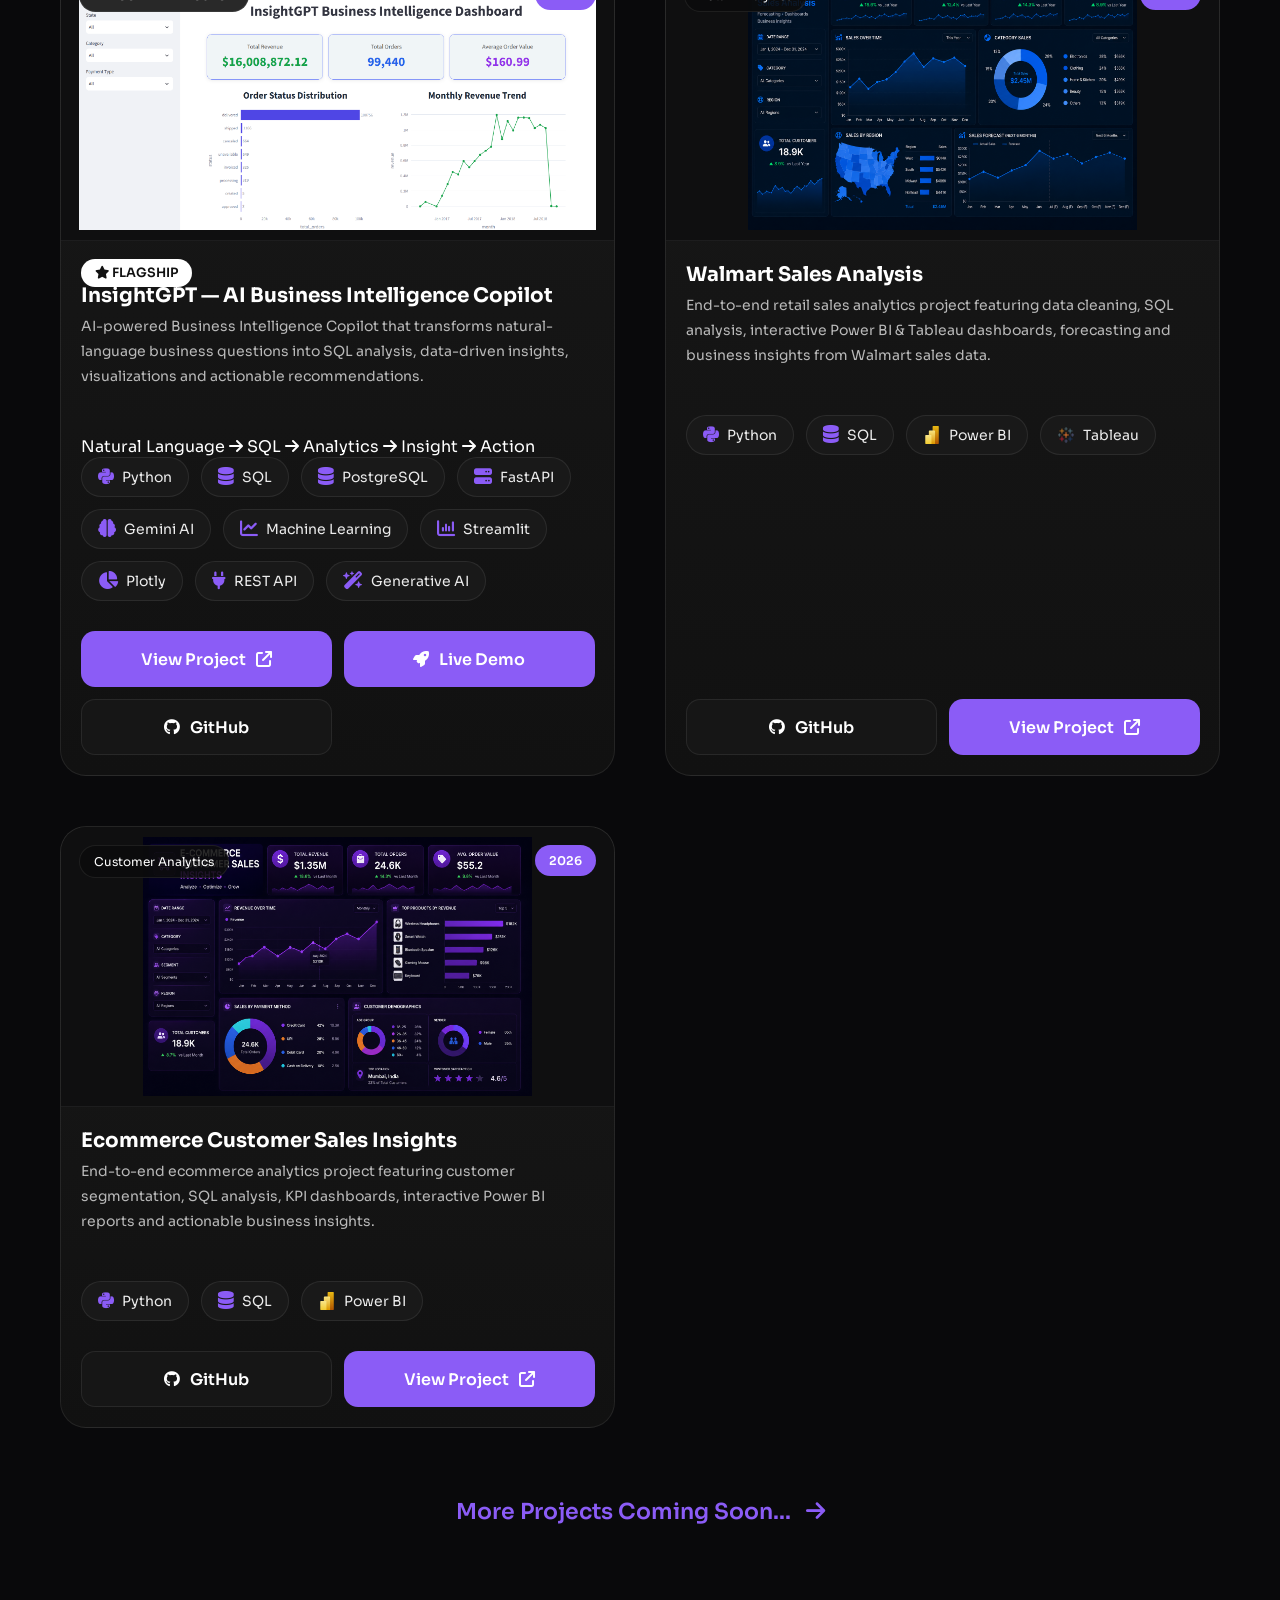
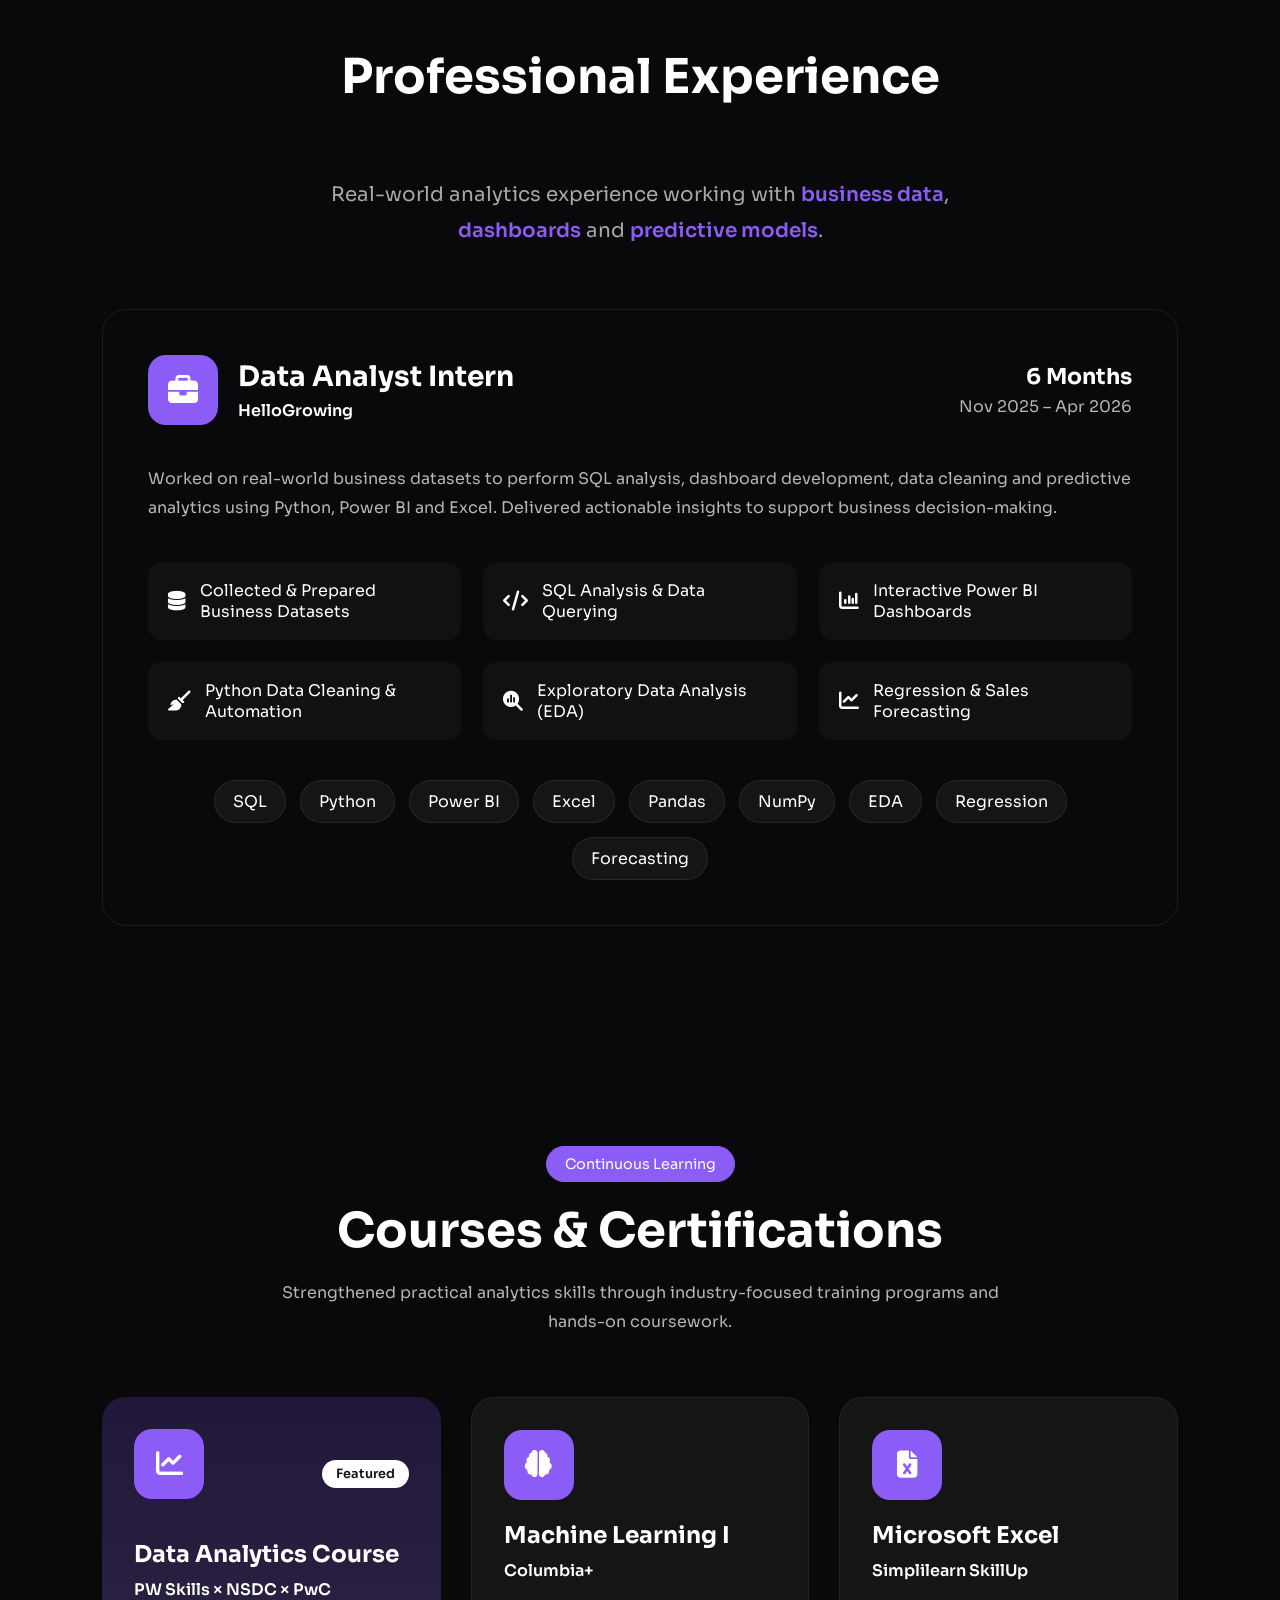
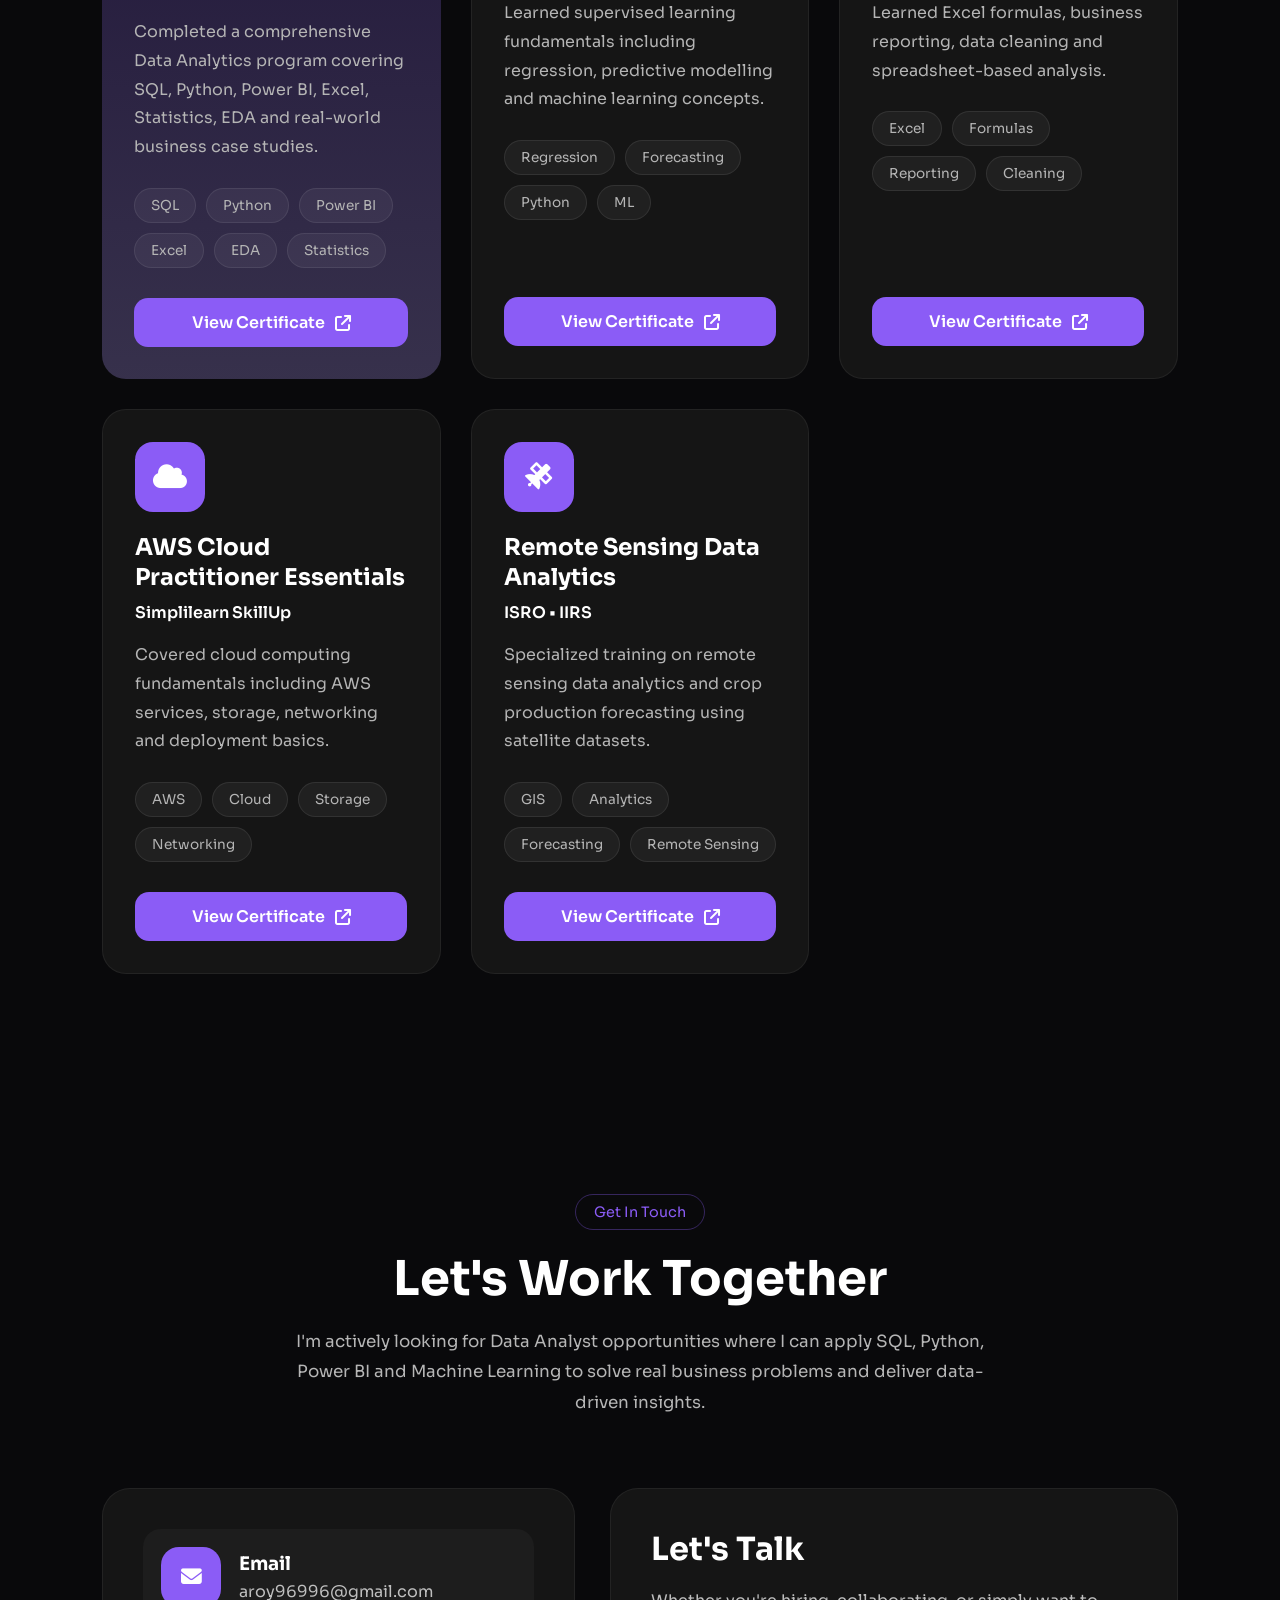
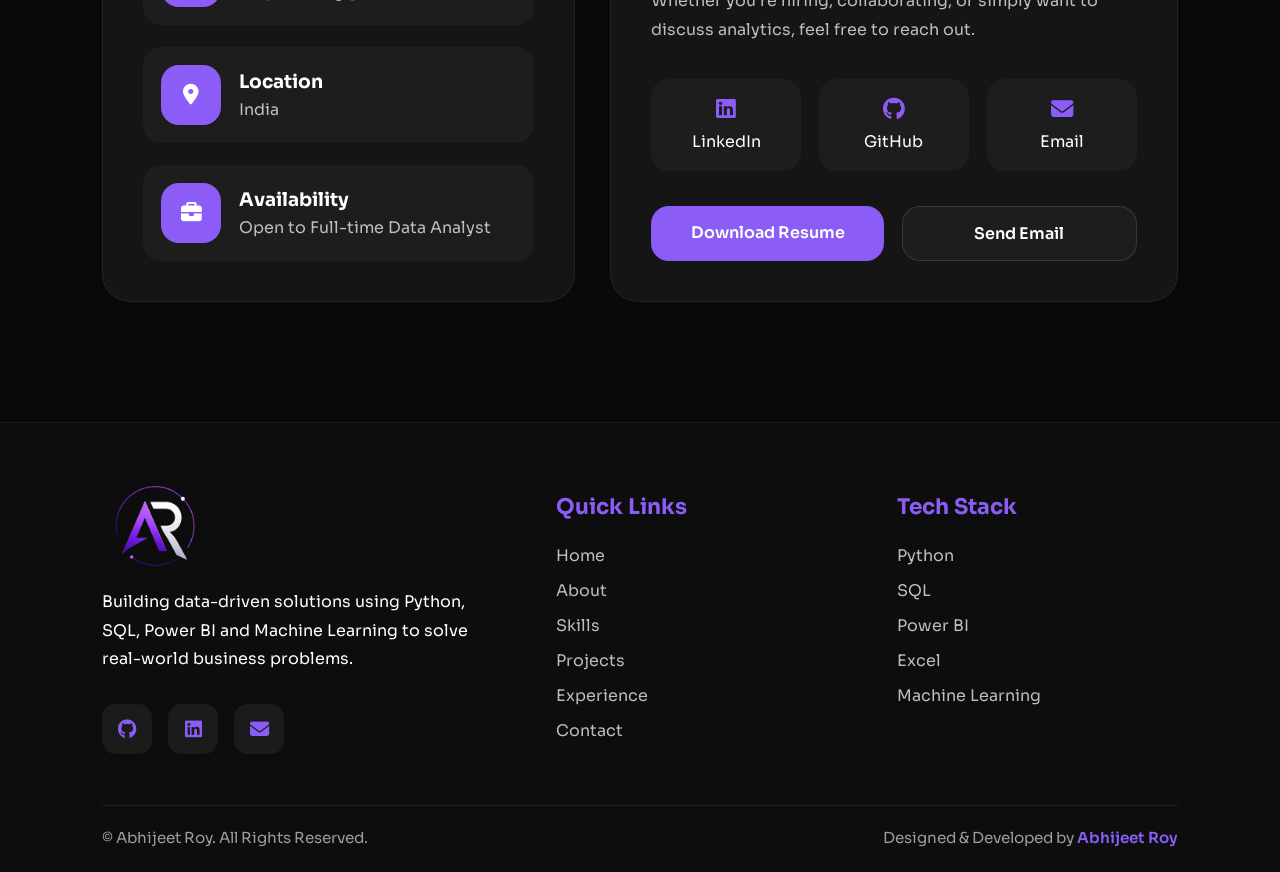
==== commit 9c3632a9: "index.html" ====
--- a/index.html
+++ b/index.html
@@ -50,7 +50,8 @@
     <!-- CSS -->
     <link rel="stylesheet" href="style.css">
     <link rel="stylesheet" href="responsive.css">
-
+    <link rel="stylesheet" href="project-css/home-projects.css">
+    
 </head>
 
 <body>
@@ -335,9 +336,164 @@
 
     <div class="projects-grid">
 
-
+ <!-- ===========================
+        FLAGSHIP PROJECT
+============================ -->
+
+<article class="project-card featured-project">
+
+    <div class="project-image">
+
+        <span class="project-category">
+            FLAGSHIP AI PROJECT
+        </span>
+
+        <span class="project-year">
+            2026
+        </span>
+
+        <img
+            src="assets/images/projects/main-dashboard.png"
+            alt="InsightGPT AI Business Intelligence Dashboard"
+            loading="lazy">
+
+    </div>
+
+    <div class="project-content">
+
+        <div class="featured-project-heading">
+
+            <span class="featured-badge">
+                <i class="fa-solid fa-star"></i>
+                FLAGSHIP
+            </span>
+
+            <h3>
+                InsightGPT — AI Business Intelligence Copilot
+            </h3>
+
+        </div>
+
+        <p>
+
+            AI-powered Business Intelligence Copilot that transforms
+            natural-language business questions into SQL analysis,
+            data-driven insights, visualizations and actionable
+            recommendations.
+
+        </p>
+
+        <div class="project-flow">
+
+            Natural Language
+            <i class="fa-solid fa-arrow-right"></i>
+            SQL
+            <i class="fa-solid fa-arrow-right"></i>
+            Analytics
+            <i class="fa-solid fa-arrow-right"></i>
+            Insight
+            <i class="fa-solid fa-arrow-right"></i>
+            Action
+
+        </div>
+
+        <div class="tech-stack">
+
+            <span>
+                <i class="fa-brands fa-python"></i>
+                Python
+            </span>
+
+            <span>
+                <i class="fa-solid fa-database"></i>
+                SQL
+            </span>
+
+            <span>
+                <i class="fa-solid fa-database"></i>
+                PostgreSQL
+            </span>
+
+            <span>
+                <i class="fa-solid fa-server"></i>
+                FastAPI
+            </span>
+
+            <span>
+                <i class="fa-solid fa-brain"></i>
+                Gemini AI
+            </span>
+
+            <span>
+                <i class="fa-solid fa-chart-line"></i>
+                Machine Learning
+            </span>
+
+            <span>
+                <i class="fa-solid fa-chart-column"></i>
+                Streamlit
+            </span>
+
+            <span>
+                <i class="fa-solid fa-chart-pie"></i>
+                Plotly
+            </span>
+
+            <span>
+                <i class="fa-solid fa-plug"></i>
+                REST API
+            </span>
+
+            <span>
+                <i class="fa-solid fa-wand-magic-sparkles"></i>
+                Generative AI
+            </span>
+
+        </div>
+
+        <div class="project-buttons">
+
+            <a
+                href="projects/insightgpt.html"
+                class="live-btn">
+
+                View Project
+
+                <i class="fa-solid fa-arrow-up-right-from-square"></i>
+
+            </a>
+
+            <a
+                href="https://insightgpt-dashboard.onrender.com"
+                target="_blank"
+                class="live-btn">
+
+                <i class="fa-solid fa-rocket"></i>
+
+                Live Demo
+
+            </a>
+
+            <a
+                href="https://github.com/atlassandx90/InsightGPT-AI-Business-Intelligence-Copilot"
+                target="_blank"
+                class="github-btn">
+
+                <i class="fa-brands fa-github"></i>
+
+                GitHub
+
+            </a>
+
+        </div>
+
+    </div>
+
+</article>
+
+        
     <!-- ===========================
-            PROJECT 01
+            PROJECT 02
     ============================ -->
 
     <article class="project-card">
@@ -444,7 +600,7 @@
     </article>
 
         <!-- ===========================
-            PROJECT 02
+            PROJECT 03
          ============================ -->
 
     <article class="project-card">
@@ -524,105 +680,6 @@
                 </a>
 
                 <a href="projects/ecommerce.html"
-                   class="live-btn">
-
-                    View Project
-
-                    <i class="fa-solid fa-arrow-up-right-from-square"></i>
-
-                </a>
-
-            </div>
-
-        </div>
-
-    </article>
-
-
-
-
-
-    <!-- ===========================
-            PROJECT 03
-    ============================ -->
-
-    <article class="project-card">
-
-        <div class="project-image">
-
-            <span class="project-category">
-                Financial Analytics
-            </span>
-
-            <span class="project-year">
-                2026
-            </span>
-
-            <img
-                src="assets/images/projects/credit-card-dashboard.png"
-                alt="Credit Card Dashboard"
-                loading="lazy">
-
-        </div>
-
-        <div class="project-content">
-
-            <h3>
-
-                Credit Card Customer Analytics
-
-            </h3>
-
-            <p>
-
-                Credit card customer analytics project with SQL,
-                Python, Power BI dashboards, customer behaviour
-                analysis and business recommendations.
-
-            </p>
-
-            <div class="tech-stack">
-
-                <span>
-
-                    <i class="fa-brands fa-python"></i>
-
-                    Python
-
-                </span>
-
-                <span>
-
-                    <i class="fa-solid fa-database"></i>
-
-                    SQL
-
-                </span>
-
-                <span>
-
-                    <img src="assets/icons/New_Power_BI_Logo.svg.webp"
-                         alt="Power BI">
-
-                    Power BI
-
-                </span>
-
-            </div>
-
-            <div class="project-buttons">
-
-                <a href="https://github.com/atlassandx90/Credit-Card-Customer-Analytics"
-                   target="_blank"
-                   class="github-btn">
-
-                    <i class="fa-brands fa-github"></i>
-
-                    GitHub
-
-                </a>
-
-                <a href="projects/credit-card.html"
                    class="live-btn">
 
                     View Project
--- a/style.css
+++ b/style.css
@@ -1501,6 +1501,7 @@
     border-radius:40px;
 
     font-weight:600;
+    
 
 }
 
--- a/responsive.css
+++ b/responsive.css
@@ -0,0 +1,996 @@
+
+/* -------------------- TABLET (1400px) -------------------- */
+@media(max-width:1400px){
+
+    .projects-grid{
+        grid-template-columns:repeat(2,1fr);
+    }
+
+}
+
+/* -------------------- TABLET (1100px) -------------------- */
+@media(max-width:1100px){
+
+    .certifications-grid{
+        grid-template-columns:repeat(2,1fr);
+    }
+
+}
+
+/* -------------------- TABLET (1000px) -------------------- */
+@media(max-width:1000px){
+
+    .project-overview,
+    .workflow-grid,
+    .kpi-grid,
+    .insights-grid{
+        grid-template-columns:1fr;
+    }
+
+    .project-hero h1{
+        font-size:44px;
+    }
+
+    .dashboard-preview h2,
+    .workflow h2,
+    .project-kpi h2,
+    .insights h2{
+        font-size:34px;
+    }
+
+    .project-links{
+        flex-direction:column;
+    }
+
+}
+
+/* -------------------- TABLET (992px) -------------------- */
+@media(max-width:992px){
+
+    .experience-grid{
+        grid-template-columns:repeat(2,1fr);
+    }
+
+    .contact-container{
+        grid-template-columns:1fr;
+    }
+
+    .social-links{
+        grid-template-columns:1fr;
+    }
+
+    .contact-buttons{
+        flex-direction:column;
+    }
+
+    .contact .section-header h2{
+        font-size:2.4rem;
+    }
+
+    .footer-container{
+        grid-template-columns:1fr;
+        gap:45px;
+    }
+
+    .footer-about p{
+        max-width:100%;
+    }
+
+    .footer-bottom{
+        flex-direction:column;
+        text-align:center;
+    }
+
+}
+
+/* -------------------- TABLET (900px) -------------------- */
+@media(max-width:900px){
+
+    .projects{
+        padding:100px 25px;
+    }
+
+    .projects-grid{
+        grid-template-columns:1fr;
+    }
+
+    .project-image{
+        height:250px;
+    }
+
+    .projects .section-title{
+        font-size:42px;
+    }
+
+    .projects-subtitle{
+        font-size:18px;
+    }
+
+    .project-content h3{
+        font-size:22px;
+    }
+
+    .project-buttons{
+        grid-template-columns:1fr;
+    }
+
+}
+
+/* =========================================================
+   MOBILE (768px and below) - MAIN BREAKPOINT
+   ========================================================= */
+@media(max-width:768px){
+
+    /* ---------- STATS ---------- */
+    .stats-grid{
+        grid-template-columns:repeat(2,1fr);
+        gap:16px;
+        padding:0 18px;
+    }
+
+    .stat-card{
+        min-height:140px;
+        padding:20px;
+    }
+
+    .stat-card h2{
+        font-size:40px;
+    }
+
+    /* ---------- EXPERIENCE ---------- */
+    .experience-grid{
+        grid-template-columns:1fr;
+        justify-items:center;
+    }
+
+    .experience-item{
+        width:100%;
+        max-width:320px;
+    }
+
+    .experience{
+        padding:90px 7%;
+    }
+
+    .experience-card{
+        padding:30px;
+    }
+
+    .experience-top{
+        flex-direction:column;
+        align-items:flex-start;
+    }
+
+    .experience-duration{
+        text-align:left;
+    }
+
+    .experience-left h3{
+        font-size:24px;
+    }
+
+    /* ---------- CERTIFICATIONS ---------- */
+    .certifications{
+        padding:80px 6%;
+    }
+
+    .certifications-grid{
+        grid-template-columns:1fr;
+    }
+
+    .certifications .section-header h2{
+        font-size:2.3rem;
+    }
+
+    .certificate-card{
+        padding:28px;
+    }
+
+    /* ---------- CONTACT ---------- */
+    .contact{
+        padding:90px 6%;
+    }
+
+    .contact-info,
+    .contact-action{
+        padding:25px;
+    }
+
+    .contact-card{
+        flex-direction:column;
+        text-align:center;
+    }
+
+    /* ---------- NAVBAR / MOBILE MENU (BUG FIX HERE) ---------- */
+    .navbar{
+        position:fixed;
+        top:0;
+        left:0;
+        width:100%;
+        overflow:visible;       /* FIX: was overflow:hidden in style.css,
+                                    which clipped the fixed nav-links menu */
+        z-index:1000;
+    }
+
+    .menu-toggle{
+        display:block;
+        z-index:1002;
+    }
+
+    .resume-btn{
+        display:none;
+    }
+
+    .nav-links{
+        position:fixed;
+        top:0;
+        right:-100%;
+        width:280px;
+        height:100vh;
+        background:#111;
+        display:flex;
+        flex-direction:column;
+        gap:0;
+        transition:.4s;
+        padding-top:110px;      /* pushes links below navbar height instead
+                                    of relying on navbar's clipped box */
+        box-shadow:-10px 0 30px rgba(0,0,0,.4);
+        z-index:1001;
+    }
+
+    .nav-links.active{
+        right:0;
+    }
+
+    .nav-links li{
+        width:100%;
+    }
+
+    .nav-links a{
+        display:block;
+        padding:20px 25px;
+        border-bottom:1px solid rgba(255,255,255,.05);
+        font-size:18px;
+    }
+
+    /* ---------- HERO ---------- */
+    .hero-content{
+        width:100%;
+        overflow:hidden;
+        grid-template-columns:1fr;
+        text-align:center;
+        gap:40px;
+    }
+
+    .hero-image{
+        margin-top:40px;
+        margin-bottom:30px;
+        display:flex;
+        justify-content:center;
+        align-items:center;
+        order:-1;
+    }
+
+    .image-circle{
+        width:250px;
+        height:250px;
+        margin:0 auto;
+        box-shadow:0 0 30px rgba(139,92,246,.25);
+    }
+
+    .hero-buttons{
+        justify-content:center;
+        flex-wrap:wrap;
+    }
+
+    .hero h1{
+        font-size:58px;
+        line-height:1.05;
+        word-break:break-word;
+    }
+
+    .hero h2{
+        font-size:26px;
+    }
+
+    .hero p{
+        max-width:100%;
+        margin:auto;
+    }
+
+    /* ---------- ABOUT ---------- */
+    .about-container{
+        grid-template-columns:1fr;
+        gap:30px;
+    }
+
+    .about-left,
+    .about-right,
+    .about-card{
+        width:100%;
+    }
+
+}
+
+/* -------------------- SMALL MOBILE (600px) -------------------- */
+@media(max-width:600px){
+
+    .contact{
+        padding:90px 6%;
+    }
+
+    .contact-info,
+    .contact-action{
+        padding:25px;
+    }
+
+    .contact-card{
+        flex-direction:column;
+        text-align:center;
+    }
+
+}
+
+/* -------------------- SMALL MOBILE (576px) -------------------- */
+@media(max-width:576px){
+
+    .footer{
+        padding:60px 6% 25px;
+    }
+
+    .footer-social{
+        flex-wrap:wrap;
+    }
+
+    .footer-about h2{
+        font-size:2.2rem;
+    }
+
+    .footer-links h3,
+    .footer-tech h3{
+        font-size:1.2rem;
+    }
+
+}
+
+/* -------------------- SCROLL TOP BUTTON (768px) -------------------- */
+@media(max-width:768px){
+
+    #scrollTopBtn{
+        width:48px;
+        height:48px;
+        right:18px;
+        bottom:18px;
+        font-size:18px;
+    }
+
+}
+
+
+/* -------------------- Project Part -------------------- */
+/* ==========================================================*/
+
+
+/* -------------------- TABLET (1400px) -------------------- */
+@media(max-width:1400px){
+
+    .projects-grid{
+        grid-template-columns:repeat(2,1fr);
+    }
+
+}
+
+/* -------------------- TABLET (1100px) -------------------- */
+@media(max-width:1100px){
+
+    .certifications-grid{
+        grid-template-columns:repeat(2,1fr);
+    }
+
+}
+
+/* -------------------- TABLET (1000px) -------------------- */
+@media(max-width:1000px){
+
+    .project-overview,
+    .workflow-grid,
+    .kpi-grid,
+    .insights-grid{
+        grid-template-columns:1fr;
+    }
+
+    .project-hero h1{
+        font-size:44px;
+    }
+
+    .dashboard-preview h2,
+    .workflow h2,
+    .project-kpi h2,
+    .insights h2{
+        font-size:34px;
+    }
+
+    .project-links{
+        flex-direction:column;
+    }
+
+}
+
+/* -------------------- TABLET (992px) -------------------- */
+@media(max-width:992px){
+
+    .experience-grid{
+        grid-template-columns:repeat(2,1fr);
+    }
+
+    .contact-container{
+        grid-template-columns:1fr;
+    }
+
+    .social-links{
+        grid-template-columns:1fr;
+    }
+
+    .contact-buttons{
+        flex-direction:column;
+    }
+
+    .contact .section-header h2{
+        font-size:2.4rem;
+    }
+
+    .footer-container{
+        grid-template-columns:1fr;
+        gap:45px;
+    }
+
+    .footer-about p{
+        max-width:100%;
+    }
+
+    .footer-bottom{
+        flex-direction:column;
+        text-align:center;
+    }
+
+}
+
+/* -------------------- TABLET (900px) -------------------- */
+@media(max-width:900px){
+
+    .projects{
+        padding:100px 25px;
+    }
+
+    .projects-grid{
+        grid-template-columns:1fr;
+    }
+
+    .project-image{
+        height:250px;
+    }
+
+    .projects .section-title{
+        font-size:42px;
+    }
+
+    .projects-subtitle{
+        font-size:18px;
+    }
+
+    .project-content h3{
+        font-size:22px;
+    }
+
+    .project-buttons{
+        grid-template-columns:1fr;
+    }
+
+}
+
+/* =========================================================
+   MOBILE (768px and below) - MAIN BREAKPOINT
+   ========================================================= */
+@media(max-width:768px){
+
+    /* ---------- STATS ---------- */
+    .stats-grid{
+        grid-template-columns:repeat(2,1fr);
+        gap:16px;
+        padding:0 18px;
+    }
+
+    .stat-card{
+        min-height:140px;
+        padding:20px;
+    }
+
+    .stat-card h2{
+        font-size:40px;
+    }
+
+    /* ---------- EXPERIENCE ---------- */
+    .experience-grid{
+        grid-template-columns:1fr;
+        justify-items:center;
+    }
+
+    .experience-item{
+        width:100%;
+        max-width:320px;
+    }
+
+    .experience{
+        padding:90px 7%;
+    }
+
+    .experience-card{
+        padding:30px;
+    }
+
+    .experience-top{
+        flex-direction:column;
+        align-items:flex-start;
+    }
+
+    .experience-duration{
+        text-align:left;
+    }
+
+    .experience-left h3{
+        font-size:24px;
+    }
+
+    /* ---------- CERTIFICATIONS ---------- */
+    .certifications{
+        padding:80px 6%;
+    }
+
+    .certifications-grid{
+        grid-template-columns:1fr;
+    }
+
+    .certifications .section-header h2{
+        font-size:2.3rem;
+    }
+
+    .certificate-card{
+        padding:28px;
+    }
+
+    /* ---------- CONTACT ---------- */
+    .contact{
+        padding:90px 6%;
+    }
+
+    .contact-info,
+    .contact-action{
+        padding:25px;
+    }
+
+    .contact-card{
+        flex-direction:column;
+        text-align:center;
+    }
+
+    /* ---------- NAVBAR / MOBILE MENU (BUG FIX HERE) ---------- */
+    .navbar{
+        position:fixed;
+        top:0;
+        left:0;
+        width:100%;
+        overflow:visible;       /* FIX: was overflow:hidden in style.css,
+                                    which clipped the fixed nav-links menu */
+        z-index:1000;
+    }
+
+    .menu-toggle{
+        display:block;
+        z-index:1002;
+    }
+
+    .resume-btn{
+        display:none;
+    }
+
+    .nav-links{
+        position:fixed;
+        top:0;
+        right:-100%;
+        width:280px;
+        height:100vh;
+        background:#111;
+        display:flex;
+        flex-direction:column;
+        gap:0;
+        transition:.4s;
+        padding-top:110px;      /* pushes links below navbar height instead
+                                    of relying on navbar's clipped box */
+        box-shadow:-10px 0 30px rgba(0,0,0,.4);
+        z-index:1001;
+    }
+
+    .nav-links.active{
+        right:0;
+    }
+
+    .nav-links li{
+        width:100%;
+    }
+
+    .nav-links a{
+        display:block;
+        padding:20px 25px;
+        border-bottom:1px solid rgba(255,255,255,.05);
+        font-size:18px;
+    }
+    
+    /* ---------- HERO ---------- */
+    .hero-content{
+        width:100%;
+        overflow:hidden;
+        grid-template-columns:1fr;
+        text-align:center;
+        gap:40px;
+    }
+
+    .hero-image{
+        margin-top:40px;
+        margin-bottom:30px;
+        display:flex;
+        justify-content:center;
+        align-items:center;
+        order:-1;
+    }
+
+    .image-circle{
+        width:250px;
+        height:250px;
+        margin:0 auto;
+        box-shadow:0 0 30px rgba(139,92,246,.25);
+    }
+
+    .hero-buttons{
+        justify-content:center;
+        flex-wrap:wrap;
+    }
+
+    .hero h1{
+        font-size:58px;
+        line-height:1.05;
+        word-break:break-word;
+    }
+
+    .hero h2{
+        font-size:26px;
+    }
+
+    .hero p{
+        max-width:100%;
+        margin:auto;
+    }
+
+    /* ---------- ABOUT ---------- */
+    .about-container{
+        grid-template-columns:1fr;
+        gap:30px;
+    }
+
+    .about-left,
+    .about-right,
+    .about-card{
+        width:100%;
+    }
+
+}
+
+/* =========================================================
+   PROJECT DETAIL PAGES (walmart / ecommerce / credit-card)
+   MOBILE (768px)
+   ========================================================= */
+@media(max-width:768px){
+
+    /* ---------- HERO ---------- */
+    .project-hero{
+        margin:110px auto 50px;
+        padding:0 6%;
+    }
+
+    .back-btn{
+        margin-bottom:25px;
+    }
+
+    .back-btn a{
+        font-size:14px;
+    }
+
+    .project-label{
+        font-size:12px;
+        padding:8px 16px;
+        margin-bottom:18px;
+    }
+
+    .project-hero h1{
+        font-size:32px;
+        line-height:1.25;
+        margin-bottom:16px;
+    }
+
+    .project-hero p{
+        font-size:15px;
+        line-height:1.7;
+        margin-bottom:28px;
+    }
+
+    .project-tech{
+        gap:10px;
+        margin-bottom:30px;
+    }
+
+    .project-tech span{
+        padding:9px 14px;
+        font-size:13px;
+    }
+
+    .project-tech img{
+        width:16px;
+        height:16px;
+    }
+
+    .project-links{
+        flex-direction:column;
+        gap:14px;
+    }
+
+    .project-links a{
+        text-align:center;
+        justify-content:center;
+        padding:10px 20px;
+        font-size:15px;
+    }
+
+    /* ---------- DASHBOARD ---------- */
+    .dashboard-preview{
+        margin:0 auto 60px;
+        padding:0 6%;
+        text-align:center;
+    }
+
+    .dashboard-preview h2{
+        font-size:24px;
+        margin-bottom:18px;
+    }
+
+    .dashboard-preview img{
+
+    width:100%;
+    display:block;
+    margin:0 auto;
+
+    border-radius:20px;
+
+    border:2px solid var(--accent);
+
+    box-shadow:0 20px 60px rgba(139,92,246,.2);
+
+}
+
+    /* ---------- OVERVIEW ---------- */
+    .project-overview{
+        padding:0 6%;
+        gap:18px;
+    }
+
+    .overview-card{
+        padding:22px;
+        border-radius:18px;
+    }
+
+    .overview-card h3{
+        font-size:20px;
+        margin-bottom:14px;
+        text-align:center;
+    }
+
+    .overview-card p,
+    .overview-card ul{
+        font-size:14.5px;
+    }
+
+    /* ---------- WORKFLOW ---------- */
+    .workflow{
+        margin:70px auto;
+        padding:0 6%;
+    }
+
+    .workflow h2{
+        font-size:24px;
+        margin-bottom:25px;
+        text-align:center;
+    }
+
+    .workflow-grid{
+        gap:16px;
+    }
+
+    .workflow-card{
+        padding:22px;
+        border-radius:16px;
+    }
+
+    .workflow-icon{
+        width:52px;
+        height:52px;
+        border-radius:14px;
+        margin-bottom:16px;
+    }
+
+    .workflow-icon i{
+        font-size:22px;
+    }
+
+    .workflow-card h3{
+        font-size:18px;
+    }
+
+    .workflow-card p{
+        font-size:14px;
+    }
+
+    /* ---------- KPI ---------- */
+    .project-kpi{
+        padding:0 6% 60px;
+    }
+
+    .project-kpi h2{
+        font-size:24px;
+        margin-bottom:25px;
+        text-align:center;
+    }
+
+    .kpi-grid{
+        gap:16px;
+    }
+
+    .kpi-card{
+        padding:20px;
+        border-radius:16px;
+        min-height:10px;
+    }
+
+    .kpi-card h3{
+        font-size:32px;
+        margin-bottom:10px;
+    }
+
+    .kpi-card p{
+        font-size:14px;
+    }
+
+    /* ---------- INSIGHTS ---------- */
+    .insights{
+        padding:0 6% 60px;
+    }
+
+    .insights h2{
+        font-size:24px;
+        margin-bottom:25px;
+        text-align:center;
+    }
+
+    .insights-grid{
+        gap:16px;
+    }
+
+    .insight-card{
+        padding:22px;
+        border-radius:16px;
+    }
+
+    .insight-card i{
+        font-size:26px;
+        margin-bottom:14px;
+    }
+
+    .insight-card h3{
+        font-size:18px;
+    }
+
+    .insight-card p{
+        font-size:14px;
+    }
+
+    /* ---------- CTA ---------- */
+    .project-cta{
+        padding:35px 22px;
+        margin:20px 20px;
+        border-radius:22px;
+    }
+
+    .project-cta h2{
+        font-size:22px;
+        margin-bottom:14px;
+    }
+
+    .project-cta p{
+        font-size:14.5px;
+        margin-bottom:28px;
+    }
+
+    .project-cta .project-links{
+        flex-direction:column;
+    }
+
+}
+
+/* -------------------- SMALL MOBILE (600px) -------------------- */
+@media(max-width:600px){
+
+    .contact{
+        padding:90px 6%;
+    }
+
+    .contact-info,
+    .contact-action{
+        padding:25px;
+    }
+
+    .contact-card{
+        flex-direction:column;
+        text-align:center;
+    }
+
+}
+
+/* -------------------- SMALL MOBILE (576px) -------------------- */
+@media(max-width:576px){
+
+    .footer{
+        padding:60px 6% 25px;
+    }
+
+    .footer-social{
+        flex-wrap:wrap;
+    }
+
+    .footer-about h2{
+        font-size:2.2rem;
+    }
+
+    .footer-links h3,
+    .footer-tech h3{
+        font-size:1.2rem;
+    }
+
+}
+
+/* -------------------- SCROLL TOP BUTTON (768px) -------------------- */
+@media(max-width:768px){
+
+    #scrollTopBtn{
+        width:48px;
+        height:48px;
+        right:18px;
+        bottom:18px;
+        font-size:18px;
+    }
+
+}
+
+/* -------------------- EXTRA SMALL PHONES (420px) -------------------- */
+@media(max-width:420px){
+
+    .project-hero h1{
+        font-size:26px;
+    }
+
+    .kpi-card h3{
+        font-size:26px;
+    }
+
+    .project-tech span{
+        font-size:12px;
+        padding:8px 12px;
+    }
+
+}
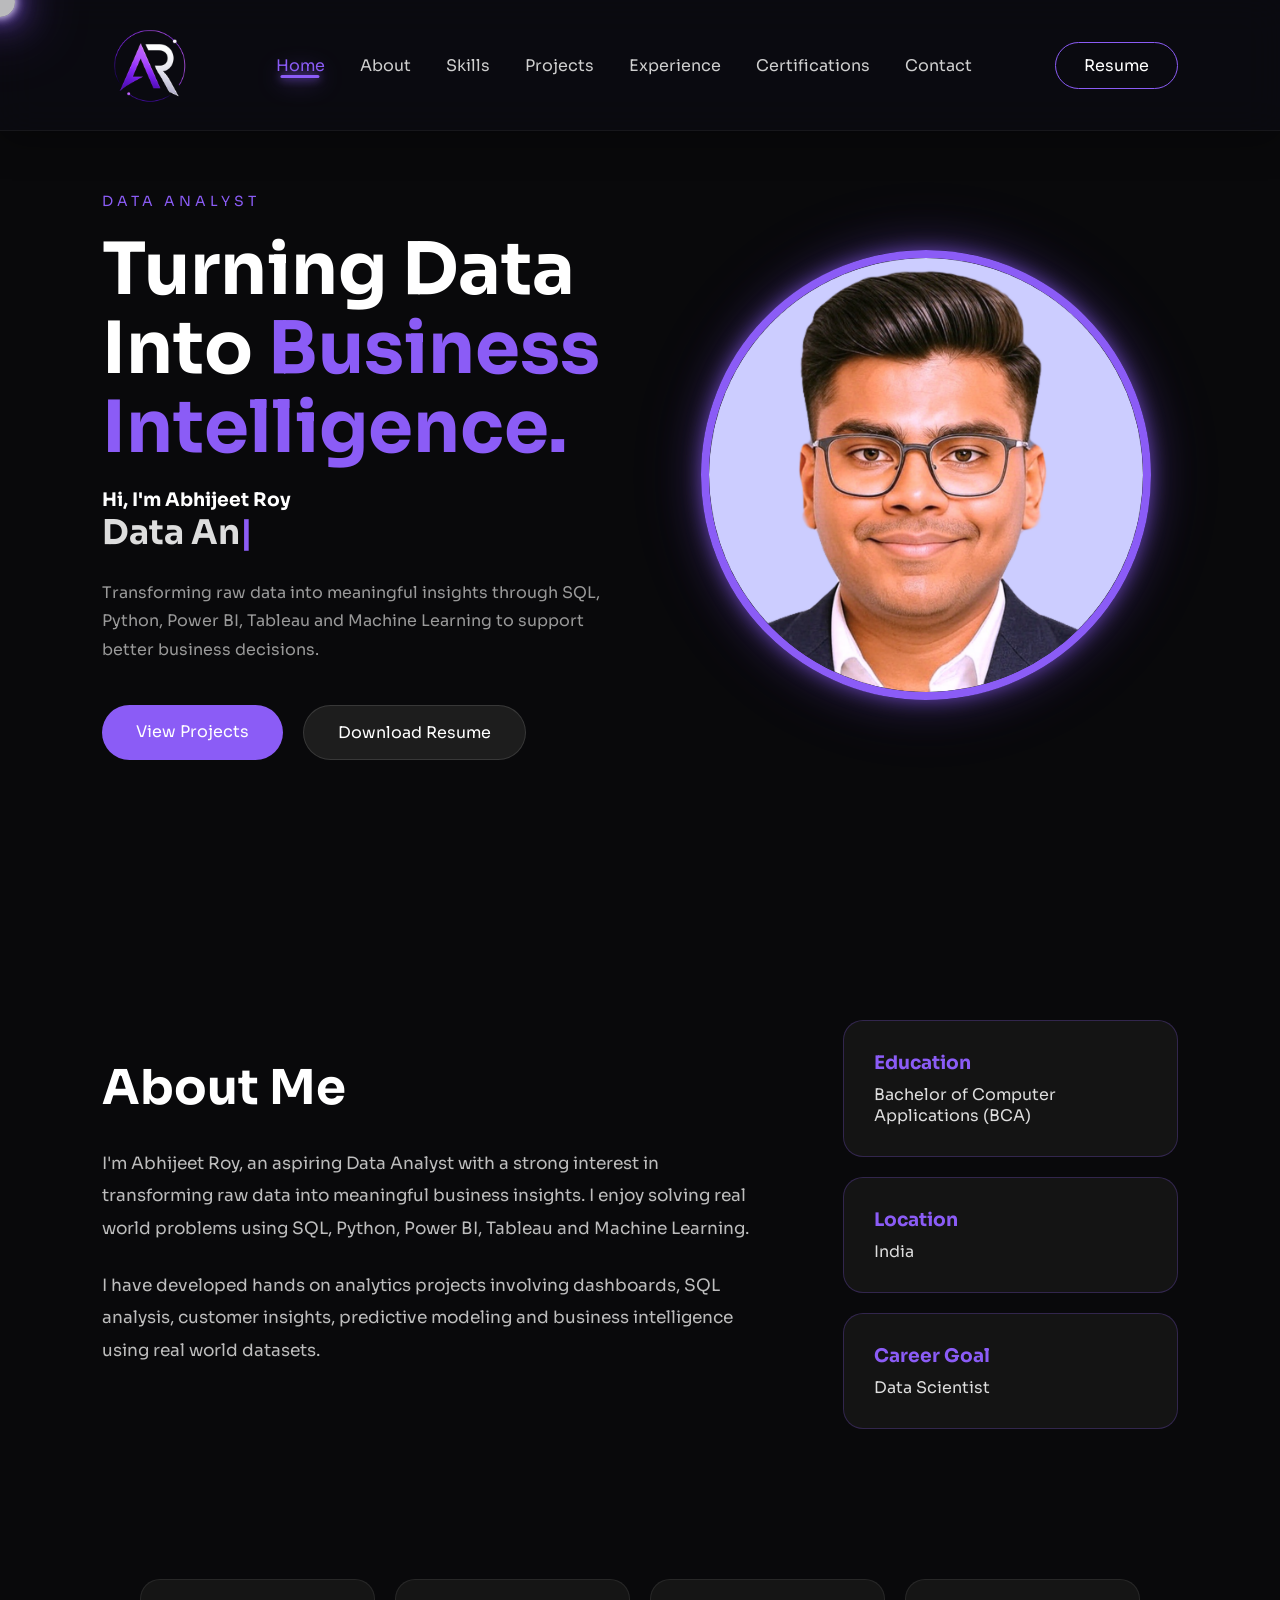
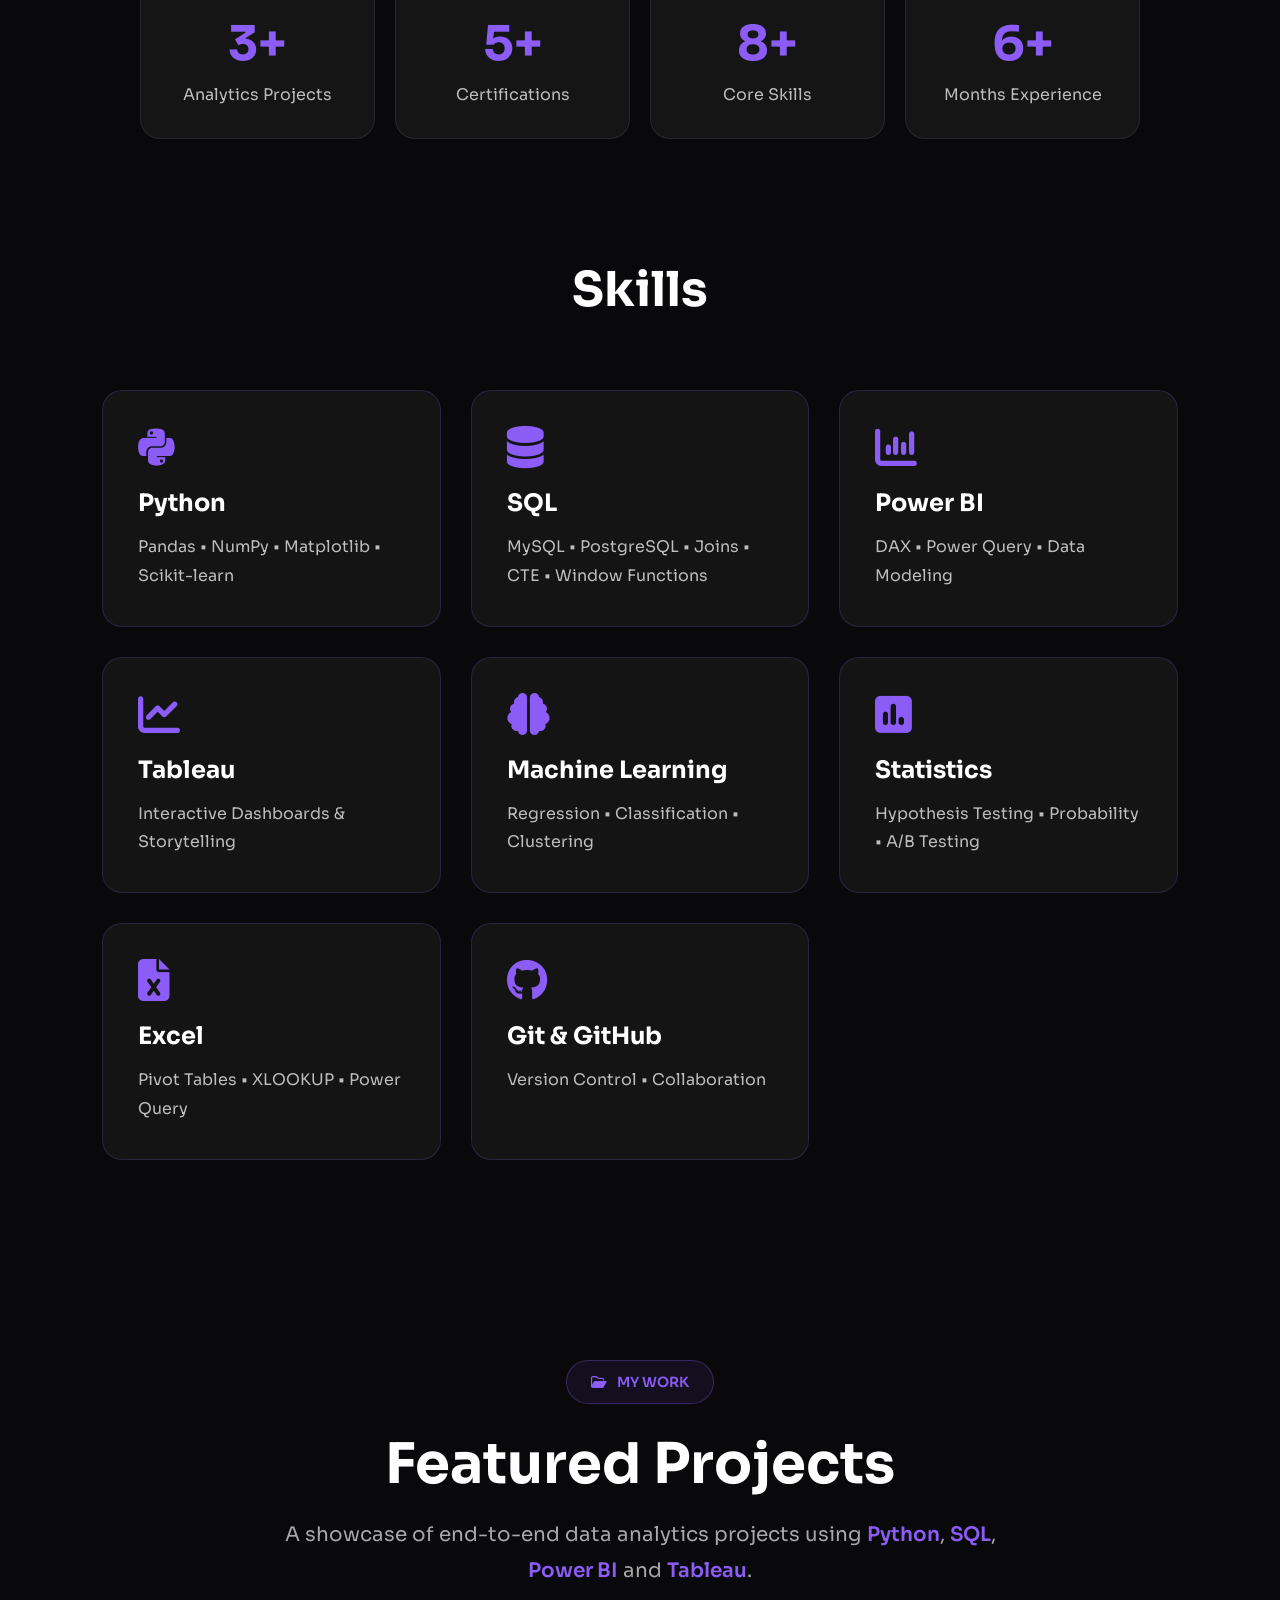
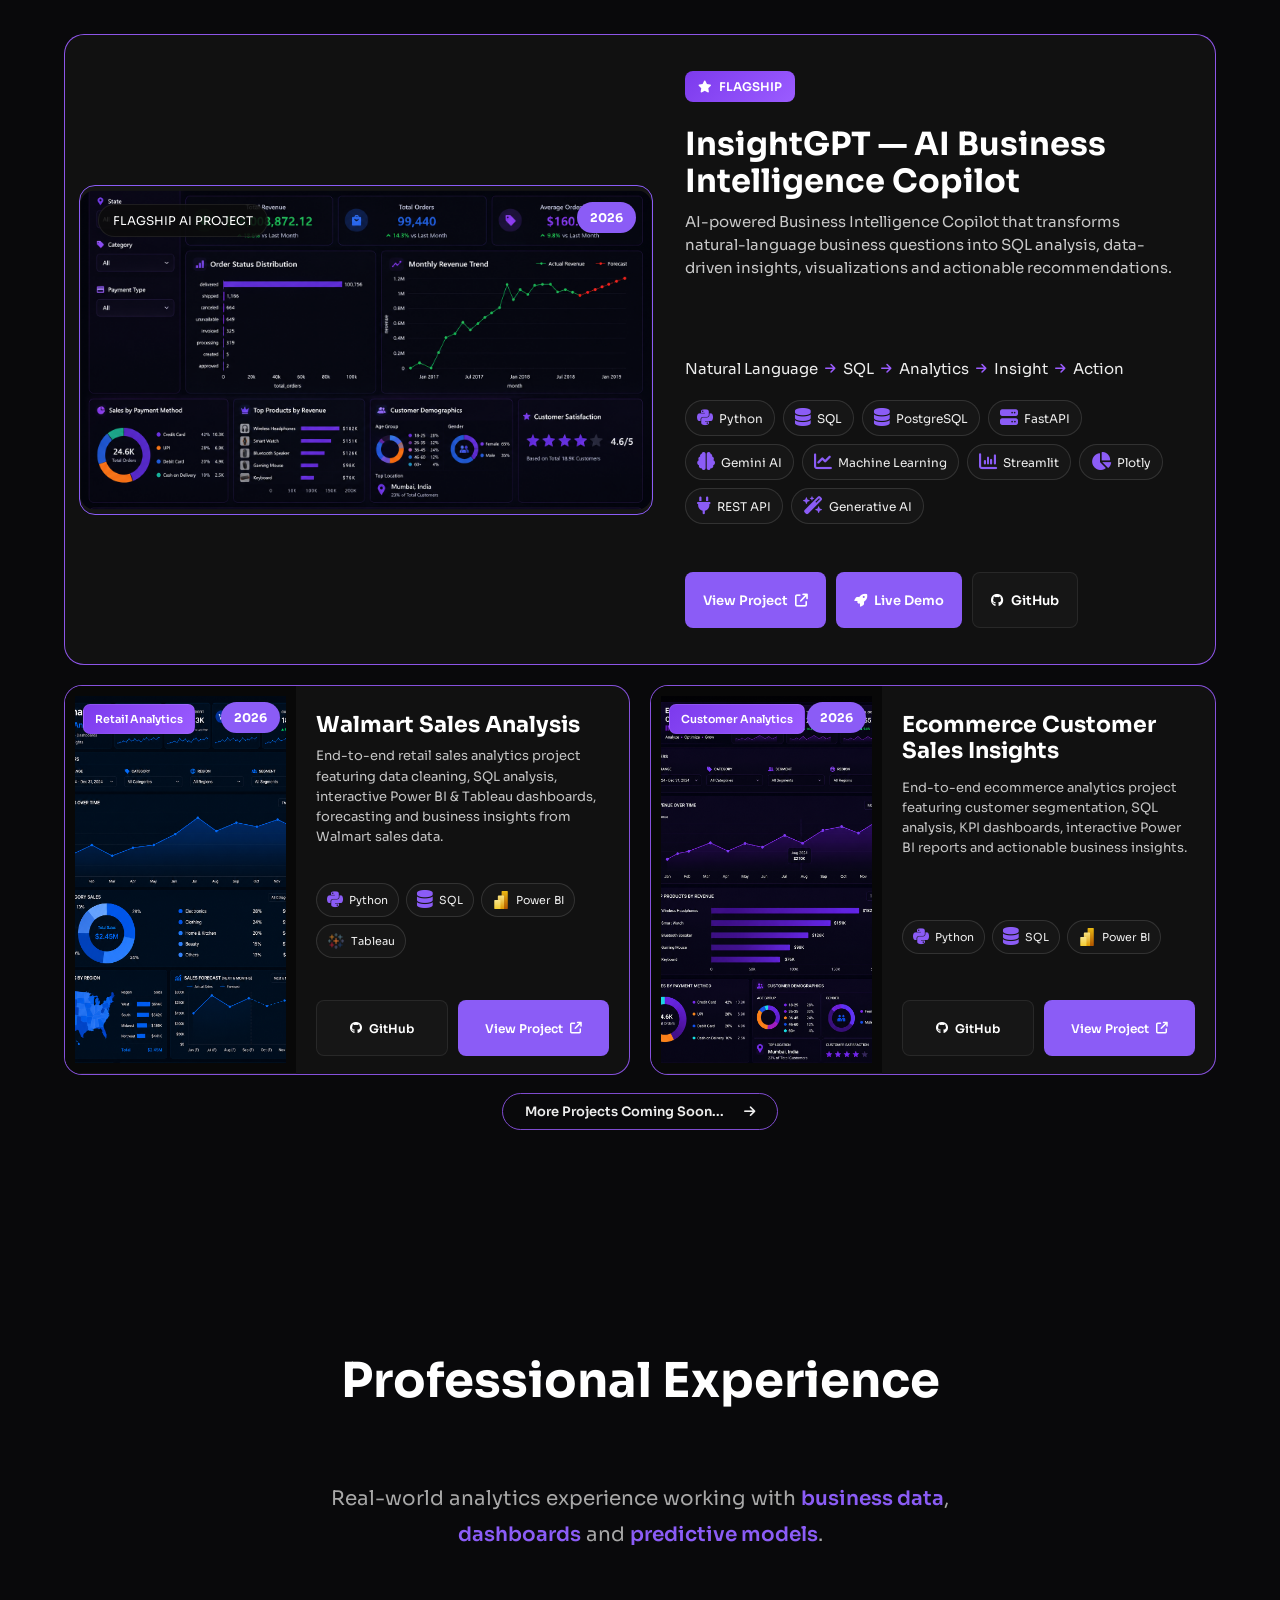
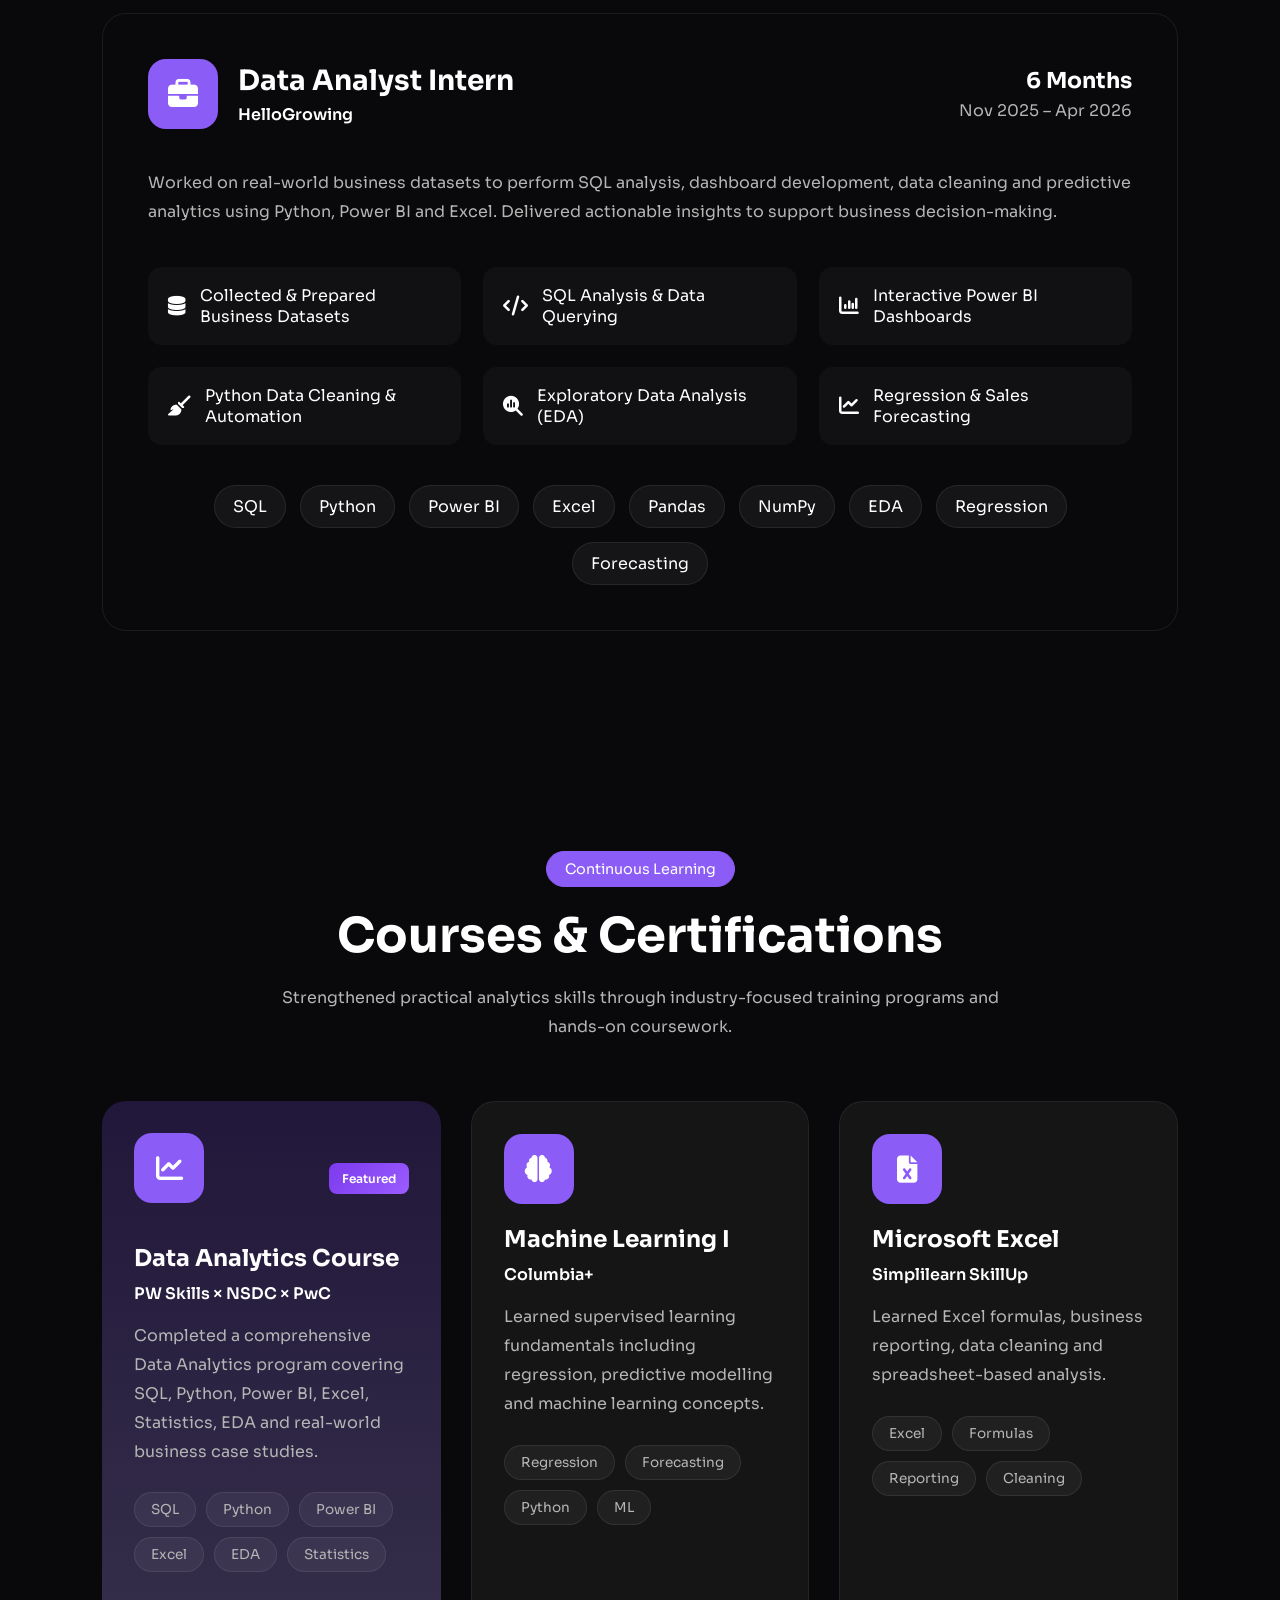
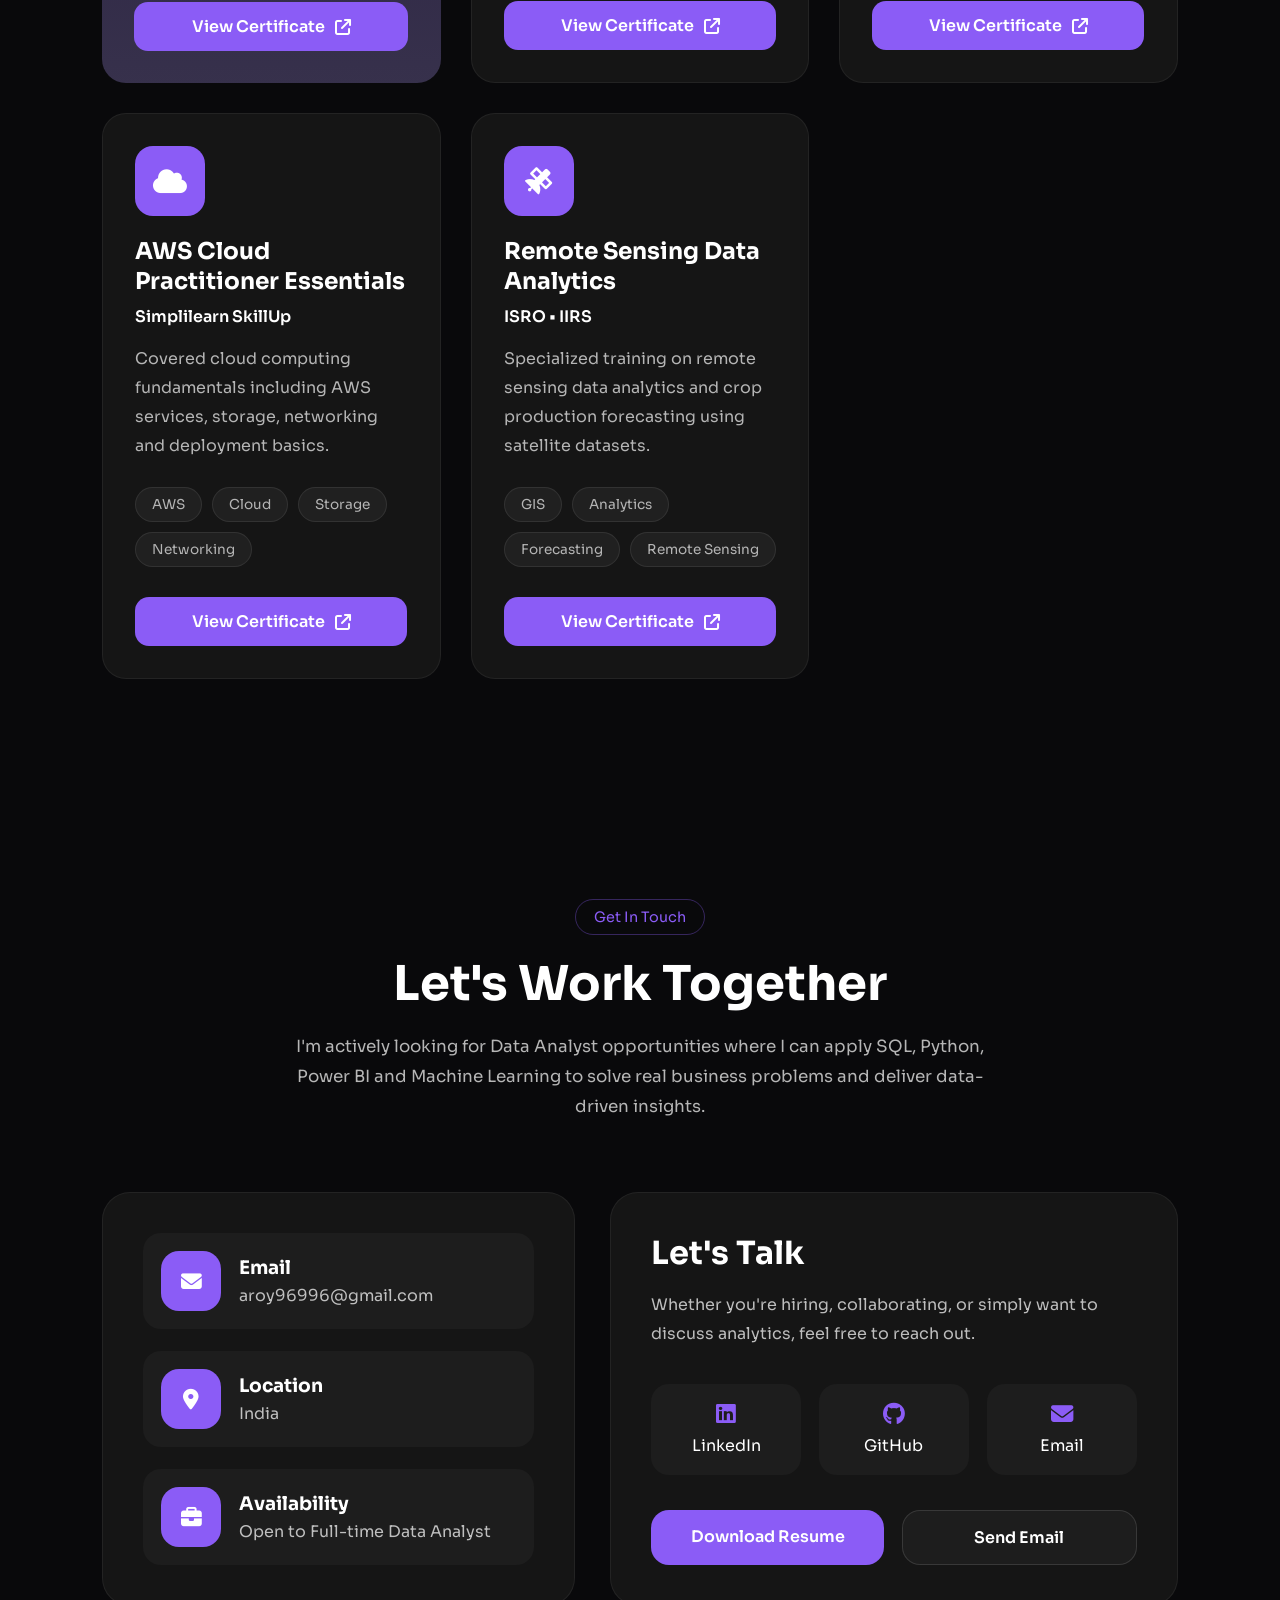
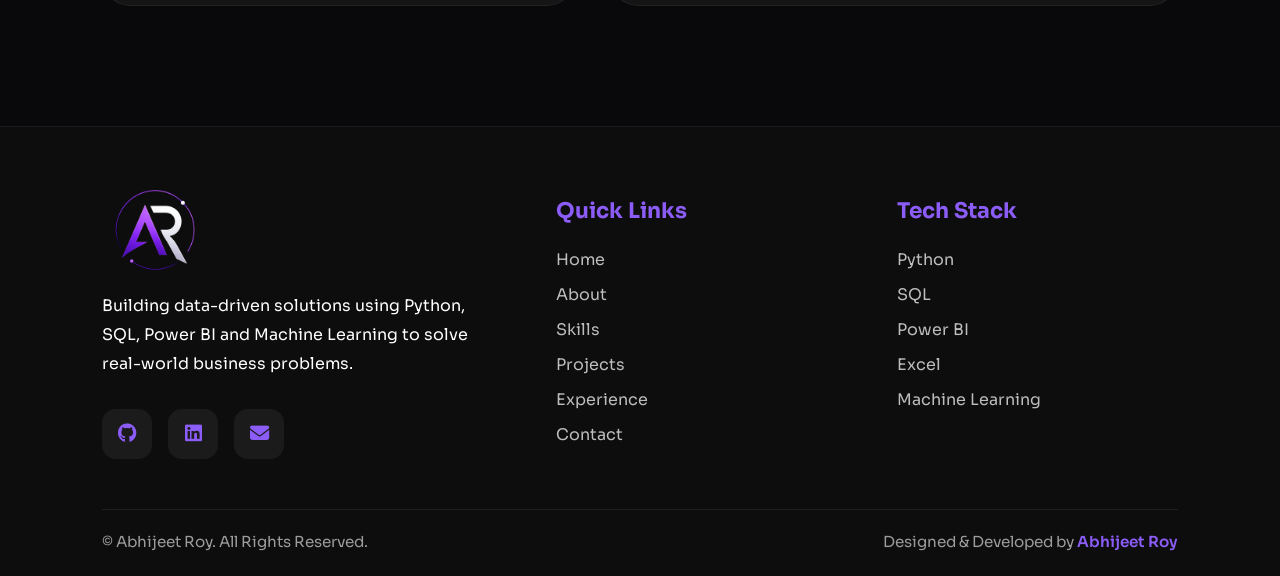
==== commit 00a40836: "portfolio" ====
--- a/index.html
+++ b/index.html
@@ -353,7 +353,7 @@
         </span>
 
         <img
-            src="assets/images/projects/main-dashboard.png"
+            src="assets/images/projects/insightgpt.png"
             alt="InsightGPT AI Business Intelligence Dashboard"
             loading="lazy">
 
--- a/responsive.css
+++ b/responsive.css
@@ -994,3 +994,50 @@
     }
 
 }
+
+
+/* =========================================================
+   PROJECTS RESPONSIVE FIX
+========================================================= */
+
+@media (max-width: 900px) {
+
+    .featured-project {
+        grid-template-columns: 1fr !important;
+    }
+
+    .featured-project .project-image {
+        width: 100%;
+        aspect-ratio: 16 / 9;
+        height: auto !important;
+    }
+
+    .featured-project .project-content {
+        padding: 22px !important;
+    }
+
+    .projects-grid {
+        grid-template-columns: 1fr !important;
+    }
+
+}
+
+
+@media (max-width: 600px) {
+
+    .projects {
+        padding-left: 16px !important;
+        padding-right: 16px !important;
+    }
+
+    .featured-project .project-content h3 {
+        font-size: 23px !important;
+    }
+
+    .featured-project .project-buttons {
+        display: flex;
+        flex-wrap: wrap;
+        justify-content: center;
+    }
+
+}
--- a/project-css/home-projects.css
+++ b/project-css/home-projects.css
@@ -0,0 +1,1030 @@
+/* =========================================================
+   PROJECTS SECTION — FINAL DESIGN
+========================================================= */
+
+.projects {
+    padding: 80px 5% 100px;
+}
+
+.projects-header {
+    text-align: center;
+    max-width: 800px;
+    margin: 0 auto 45px;
+}
+
+.projects-subtitle {
+    max-width: 720px;
+    margin: 0 auto;
+}
+
+
+/* =========================================================
+   PROJECT GRID
+========================================================= */
+
+.projects-grid {
+    width: min(1340px, 100%);
+    margin: 0 auto;
+
+    display: grid;
+    grid-template-columns: repeat(2, minmax(0, 1fr));
+
+    gap: 20px;
+}
+
+
+/* =========================================================
+   ALL PROJECT CARDS
+   FLAT DESIGN — NO 3D
+========================================================= */
+
+.projects-grid .project-card {
+
+    position: relative;
+
+    background: #111111;
+
+    border: 1px solid rgba(155, 92, 255, 0.85);
+
+    border-radius: 20px;
+
+    overflow: hidden;
+
+    transform: none !important;
+    perspective: none !important;
+
+    box-shadow: none;
+
+    transition:
+        border-color 0.25s ease,
+        box-shadow 0.25s ease;
+}
+
+
+.projects-grid .project-card:hover {
+
+    transform: none !important;
+    rotate: none !important;
+
+    box-shadow:
+        0 0 20px rgba(139, 92, 246, 0.08);
+
+    border-color: rgba(155, 92, 255, 1);
+}
+
+
+.projects-grid .project-card *,
+.projects-grid .project-card *::before,
+.projects-grid .project-card *::after {
+
+    transform-style: flat !important;
+}
+
+
+/* =========================================================
+   INSIGHTGPT — FLAGSHIP
+   FULL WIDTH
+========================================================= */
+
+.projects-grid .featured-project {
+
+    grid-column: 1 / -1;
+
+    width: 100%;
+    max-width: 1340px;
+
+    margin: 0 auto;
+
+    min-height: 420px;
+
+    display: grid;
+
+    grid-template-columns: 1.05fr 0.95fr;
+
+    align-items: center;
+
+    gap: 28px;
+
+    padding: 14px;
+
+    background: #111111;
+
+    border: 1px solid rgba(155, 92, 255, 0.9);
+
+    border-radius: 20px;
+
+    overflow: hidden;
+
+    transform: none !important;
+}
+
+
+/* =========================================================
+   INSIGHTGPT IMAGE
+   FULL IMAGE — NO CROPPING
+========================================================= */
+
+.featured-project .project-image {
+    width: 100%;
+    height: 330px;
+
+    overflow: hidden;
+
+    border: 1px solid var(--accent);
+    border-radius: 16px;
+
+    background: var(--card-bg);
+    transform: none !important;
+
+    display: flex;
+    align-items: center;
+    justify-content: center;
+}
+
+
+.featured-project .project-image img {
+
+    width: 100%;
+    height: 100%;
+
+    display: block;
+
+    object-fit: cover;
+    transform: scale(1.035);
+
+    border-radius: 14px;
+}
+
+
+.featured-project:hover .project-image img {
+
+    transform: none !important;
+}
+
+
+/* =========================================================
+   INSIGHTGPT CONTENT
+========================================================= */
+
+.featured-project .project-content {
+
+    padding: 22px 24px 22px 4px;
+
+    display: flex;
+
+    flex-direction: column;
+
+    justify-content: center;
+
+    min-width: 0;
+}
+
+
+.featured-project-heading {
+
+    display: flex;
+
+    flex-direction: column;
+
+    gap: 10px;
+}
+
+
+.featured-project .project-content h3 {
+
+    margin: 14px 0 10px;
+
+    font-size: 32px;
+
+    line-height: 1.15;
+
+    font-weight: 700;
+
+    color: #ffffff;
+}
+
+
+.featured-project .project-content > p {
+
+    margin: 0 0 14px;
+
+    font-size: 15px;
+
+    line-height: 1.55;
+
+    color: #c8c8c8;
+
+    max-width: 560px;
+}
+
+
+/* =========================================================
+   FLAGSHIP BADGE
+========================================================= */
+
+.featured-badge {
+
+    display: inline-flex;
+
+    align-items: center;
+
+    justify-content: center;
+
+    gap: 7px;
+
+    width: fit-content;
+
+    padding: 8px 13px;
+
+    border-radius: 8px;
+
+    background: linear-gradient(
+        135deg,
+        #7c3aed,
+        #9b5cff
+    );
+
+    color: #ffffff;
+
+    font-size: 12px;
+
+    font-weight: 600;
+
+    white-space: nowrap;
+}
+
+
+/* =========================================================
+   FLOW
+========================================================= */
+
+.project-flow {
+
+    display: flex;
+
+    align-items: center;
+
+    flex-wrap: wrap;
+
+    gap: 7px;
+
+    margin: 14px 0;
+
+    font-size: 15px;
+
+    line-height: 1.5;
+
+    color: #eeeeee;
+}
+
+
+.project-flow i {
+
+    color: #9b5cff;
+
+    font-size: 12px;
+}
+
+
+/* =========================================================
+   INSIGHTGPT TECH STACK
+========================================================= */
+
+.featured-project .tech-stack {
+
+    display: flex;
+
+    align-items: center;
+
+    flex-wrap: wrap;
+
+    gap: 8px;
+
+    margin-top: 6px;
+}
+
+
+.featured-project .tech-stack span {
+
+    display: inline-flex;
+
+    align-items: center;
+
+    gap: 6px;
+
+    padding: 8px 11px;
+
+    border: 1px solid rgba(255, 255, 255, 0.12);
+
+    border-radius: 18px;
+
+    background: rgba(255, 255, 255, 0.025);
+
+    color: #eeeeee;
+
+    font-size: 12px;
+
+    white-space: nowrap;
+}
+
+
+/* =========================================================
+   INSIGHTGPT BUTTONS
+========================================================= */
+
+.featured-project .project-buttons {
+
+    display: flex;
+
+    align-items: center;
+
+    flex-wrap: wrap;
+
+    gap: 10px;
+
+    margin-top: 18px;
+}
+
+
+.featured-project .project-buttons a {
+
+    min-height: 40px;
+
+    display: inline-flex;
+
+    align-items: center;
+
+    justify-content: center;
+
+    gap: 7px;
+
+    padding: 10px 18px;
+
+    border-radius: 8px;
+
+    font-size: 13px;
+
+    font-weight: 600;
+
+    text-decoration: none;
+
+    transform: none !important;
+
+    transition:
+        background 0.2s ease,
+        border-color 0.2s ease;
+}
+
+
+.featured-project .project-buttons a:hover {
+
+    transform: none !important;
+}
+
+
+/* =========================================================
+   WALMART + ECOMMERCE
+   VERTICAL IMAGE + CONTENT
+========================================================= */
+
+.projects-grid > .project-card:not(.featured-project) {
+
+    width: 100%;
+
+    margin: 0;
+
+    min-height: 285px;
+
+    display: grid;
+
+    /*
+       LEFT = vertical image
+       RIGHT = text/content
+    */
+
+    grid-template-columns: 0.82fr 1.18fr;
+
+    align-items: stretch;
+
+    gap: 0;
+
+    border: 1px solid rgba(155, 92, 255, 0.85);
+
+    border-radius: 18px;
+
+    overflow: hidden;
+
+    background: #111111;
+
+    transform: none !important;
+}
+
+
+/* =========================================================
+   WALMART + ECOMMERCE IMAGE
+   VERTICAL / TALL
+========================================================= */
+
+.projects-grid > .project-card:not(.featured-project)
+.project-image {
+
+    width: 100%;
+
+    height: 100%;
+
+    min-height: 285px;
+
+    overflow: hidden;
+
+    background: #080808;
+
+    border-radius: 0;
+
+    transform: none !important;
+}
+
+
+.projects-grid > .project-card:not(.featured-project)
+.project-image img {
+
+    width: 100%;
+
+    height: 100%;
+
+    display: block;
+
+    /*
+       Bottom projects:
+       image fills the tall left panel.
+    */
+
+    object-fit: cover;
+
+    object-position: center;
+
+    transform: none !important;
+
+    transition: none !important;
+}
+
+
+.projects-grid > .project-card:not(.featured-project):hover
+.project-image img {
+
+    transform: none !important;
+}
+
+
+/* =========================================================
+   WALMART + ECOMMERCE CONTENT
+========================================================= */
+
+.projects-grid > .project-card:not(.featured-project)
+.project-content {
+
+    padding: 18px 20px;
+
+    display: flex;
+
+    flex-direction: column;
+
+    justify-content: space-between;
+
+    min-width: 0;
+}
+
+
+.projects-grid > .project-card:not(.featured-project)
+.project-content h3 {
+
+    margin: 8px 0;
+
+    font-size: 22px;
+
+    line-height: 1.2;
+
+    font-weight: 700;
+
+    color: #ffffff;
+}
+
+
+.projects-grid > .project-card:not(.featured-project)
+.project-content p {
+
+    margin: 0 0 10px;
+
+    font-size: 13px;
+
+    line-height: 1.55;
+
+    color: #c4c4c4;
+}
+
+
+/* =========================================================
+   CATEGORY
+========================================================= */
+
+.projects-grid > .project-card:not(.featured-project)
+.project-category {
+
+    width: fit-content;
+
+    padding: 7px 11px;
+
+    border-radius: 7px;
+
+    background: linear-gradient(
+        135deg,
+        #7c3aed,
+        #9b5cff
+    );
+
+    color: #ffffff;
+
+    font-size: 11px;
+
+    font-weight: 600;
+}
+
+
+/* =========================================================
+   YEAR
+========================================================= */
+
+.projects-grid .project-year {
+
+    position: absolute;
+
+    top: 16px;
+
+    right: 16px;
+
+    z-index: 5;
+
+    padding: 8px 13px;
+
+    border-radius: 18px;
+
+    background: #8b5cf6;
+
+    color: #ffffff;
+
+    font-size: 12px;
+
+    font-weight: 700;
+}
+
+
+/* =========================================================
+   OTHER PROJECT TECH STACK
+========================================================= */
+
+.projects-grid > .project-card:not(.featured-project)
+.tech-stack {
+
+    display: flex;
+
+    flex-wrap: wrap;
+
+    align-items: center;
+
+    gap: 7px;
+
+    margin-top: 7px;
+}
+
+
+.projects-grid > .project-card:not(.featured-project)
+.tech-stack span {
+
+    display: inline-flex;
+
+    align-items: center;
+
+    gap: 6px;
+
+    padding: 7px 10px;
+
+    border: 1px solid rgba(255, 255, 255, 0.12);
+
+    border-radius: 17px;
+
+    background: rgba(255, 255, 255, 0.025);
+
+    color: #eeeeee;
+
+    font-size: 11px;
+
+    white-space: nowrap;
+}
+
+
+/* =========================================================
+   OTHER PROJECT BUTTONS
+========================================================= */
+
+.projects-grid > .project-card:not(.featured-project)
+.project-buttons {
+
+    display: grid;
+
+    grid-template-columns: 1fr 1.15fr;
+
+    gap: 10px;
+
+    margin-top: 12px;
+}
+
+
+.projects-grid > .project-card:not(.featured-project)
+.project-buttons a {
+
+    min-height: 38px;
+
+    display: inline-flex;
+
+    align-items: center;
+
+    justify-content: center;
+
+    gap: 7px;
+
+    padding: 9px 12px;
+
+    border-radius: 8px;
+
+    font-size: 12px;
+
+    font-weight: 600;
+
+    text-decoration: none;
+
+    transform: none !important;
+
+    transition:
+        background 0.2s ease,
+        border-color 0.2s ease;
+}
+
+
+.projects-grid > .project-card:not(.featured-project)
+.project-buttons a:hover {
+
+    transform: none !important;
+}
+
+
+/* =========================================================
+   MORE PROJECTS
+========================================================= */
+
+.more-projects {
+
+    display: flex;
+
+    justify-content: center;
+
+    margin-top: 18px;
+}
+
+
+.more-projects a {
+
+    display: inline-flex;
+
+    align-items: center;
+
+    justify-content: center;
+
+    gap: 10px;
+
+    padding: 9px 22px;
+
+    border: 1px solid rgba(155, 92, 255, 0.8);
+
+    border-radius: 22px;
+
+    color: #eeeeee;
+
+    text-decoration: none;
+
+    font-size: 13px;
+
+    transform: none !important;
+}
+
+
+.more-projects a:hover {
+
+    transform: none !important;
+
+    border-color: #9b5cff;
+}
+
+
+/* =========================================================
+   FORCE REMOVE 3D / TILT
+========================================================= */
+
+.projects .project-card,
+.projects .project-card:hover,
+.projects .project-card:focus,
+.projects .project-card:active {
+
+    transform:
+        translate3d(0, 0, 0)
+        rotateX(0deg)
+        rotateY(0deg)
+        rotateZ(0deg)
+        scale(1) !important;
+
+    perspective: none !important;
+}
+
+
+/* =========================================================
+   TABLET
+========================================================= */
+
+@media (max-width: 1050px) {
+
+    .projects {
+
+        padding-left: 4%;
+        padding-right: 4%;
+    }
+
+
+    .projects-grid {
+
+        width: min(100%, 950px);
+    }
+
+
+    .featured-project .project-content h3 {
+
+        font-size: 28px;
+    }
+
+
+    .featured-project .project-image {
+
+        height: 350px;
+    }
+
+
+    .projects-grid > .project-card:not(.featured-project) {
+
+        grid-template-columns: 0.85fr 1.15fr;
+    }
+}
+
+
+/* =========================================================
+   MOBILE / TABLET
+========================================================= */
+
+@media (max-width: 850px) {
+
+    .projects-grid {
+
+        grid-template-columns: 1fr;
+
+        gap: 20px;
+    }
+
+
+    .projects-grid .featured-project {
+
+        grid-column: auto;
+
+        grid-template-columns: 1fr;
+
+        gap: 0;
+
+        padding: 12px;
+    }
+
+
+    .featured-project .project-image {
+
+        height: auto;
+
+        aspect-ratio: 16 / 9;
+
+        border-radius: 12px;
+    }
+
+
+    .featured-project .project-content {
+
+        padding: 22px 8px 10px;
+    }
+
+
+    .projects-grid > .project-card:not(.featured-project) {
+
+        grid-template-columns: 0.9fr 1.1fr;
+
+        min-height: 260px;
+    }
+
+
+    .projects-grid > .project-card:not(.featured-project)
+    .project-image {
+
+        min-height: 260px;
+    }
+}
+
+
+/* =========================================================
+   MOBILE
+========================================================= */
+
+@media (max-width: 600px) {
+
+    .projects {
+
+        padding: 65px 16px 80px;
+    }
+
+
+    .projects-header {
+
+        margin-bottom: 30px;
+    }
+
+
+    .projects-grid {
+
+        width: 100%;
+
+        gap: 18px;
+    }
+
+
+    /* InsightGPT */
+
+    .projects-grid .featured-project {
+
+        padding: 10px;
+
+        border-radius: 16px;
+    }
+
+
+    .featured-project .project-image {
+
+        aspect-ratio: 16 / 10;
+
+        border-radius: 11px;
+    }
+
+
+    .featured-project .project-content {
+
+        padding: 18px 6px 8px;
+    }
+
+
+    .featured-project .project-content h3 {
+
+        font-size: 25px;
+
+        line-height: 1.2;
+    }
+
+
+    .featured-project .project-content > p {
+
+        font-size: 13px;
+
+        line-height: 1.55;
+    }
+
+
+    .project-flow {
+
+        justify-content: flex-start;
+
+        font-size: 13px;
+
+        gap: 6px;
+    }
+
+
+    .featured-project .tech-stack {
+
+        gap: 6px;
+    }
+
+
+    .featured-project .tech-stack span {
+
+        padding: 7px 9px;
+
+        font-size: 10px;
+    }
+
+
+    .featured-project .project-buttons {
+
+        width: 100%;
+
+        gap: 8px;
+    }
+
+
+    .featured-project .project-buttons a {
+
+        flex: 1;
+
+        min-width: 0;
+
+        padding: 9px 10px;
+
+        font-size: 11px;
+    }
+
+
+    /* Bottom projects */
+
+    .projects-grid > .project-card:not(.featured-project) {
+
+        grid-template-columns: 1fr;
+
+        min-height: auto;
+
+        border-radius: 16px;
+    }
+
+
+    .projects-grid > .project-card:not(.featured-project)
+    .project-image {
+
+        min-height: 0;
+
+        height: auto;
+
+        aspect-ratio: 16 / 9;
+    }
+
+
+    .projects-grid > .project-card:not(.featured-project)
+    .project-content {
+
+        padding: 17px;
+    }
+
+
+    .projects-grid > .project-card:not(.featured-project)
+    .project-content h3 {
+
+        font-size: 20px;
+    }
+
+
+    .projects-grid > .project-card:not(.featured-project)
+    .project-content p {
+
+        font-size: 13px;
+    }
+
+
+    .projects-grid > .project-card:not(.featured-project)
+    .project-buttons {
+
+        margin-top: 12px;
+    }
+}
+
+
+/* =========================================================
+   VERY SMALL MOBILE
+========================================================= */
+
+@media (max-width: 400px) {
+
+    .featured-project .project-buttons {
+
+        grid-template-columns: 1fr;
+
+        display: grid;
+    }
+
+
+    .featured-project .project-buttons a {
+
+        width: 100%;
+    }
+
+
+    .projects-grid > .project-card:not(.featured-project)
+    .project-buttons {
+
+        grid-template-columns: 1fr;
+    }
+}
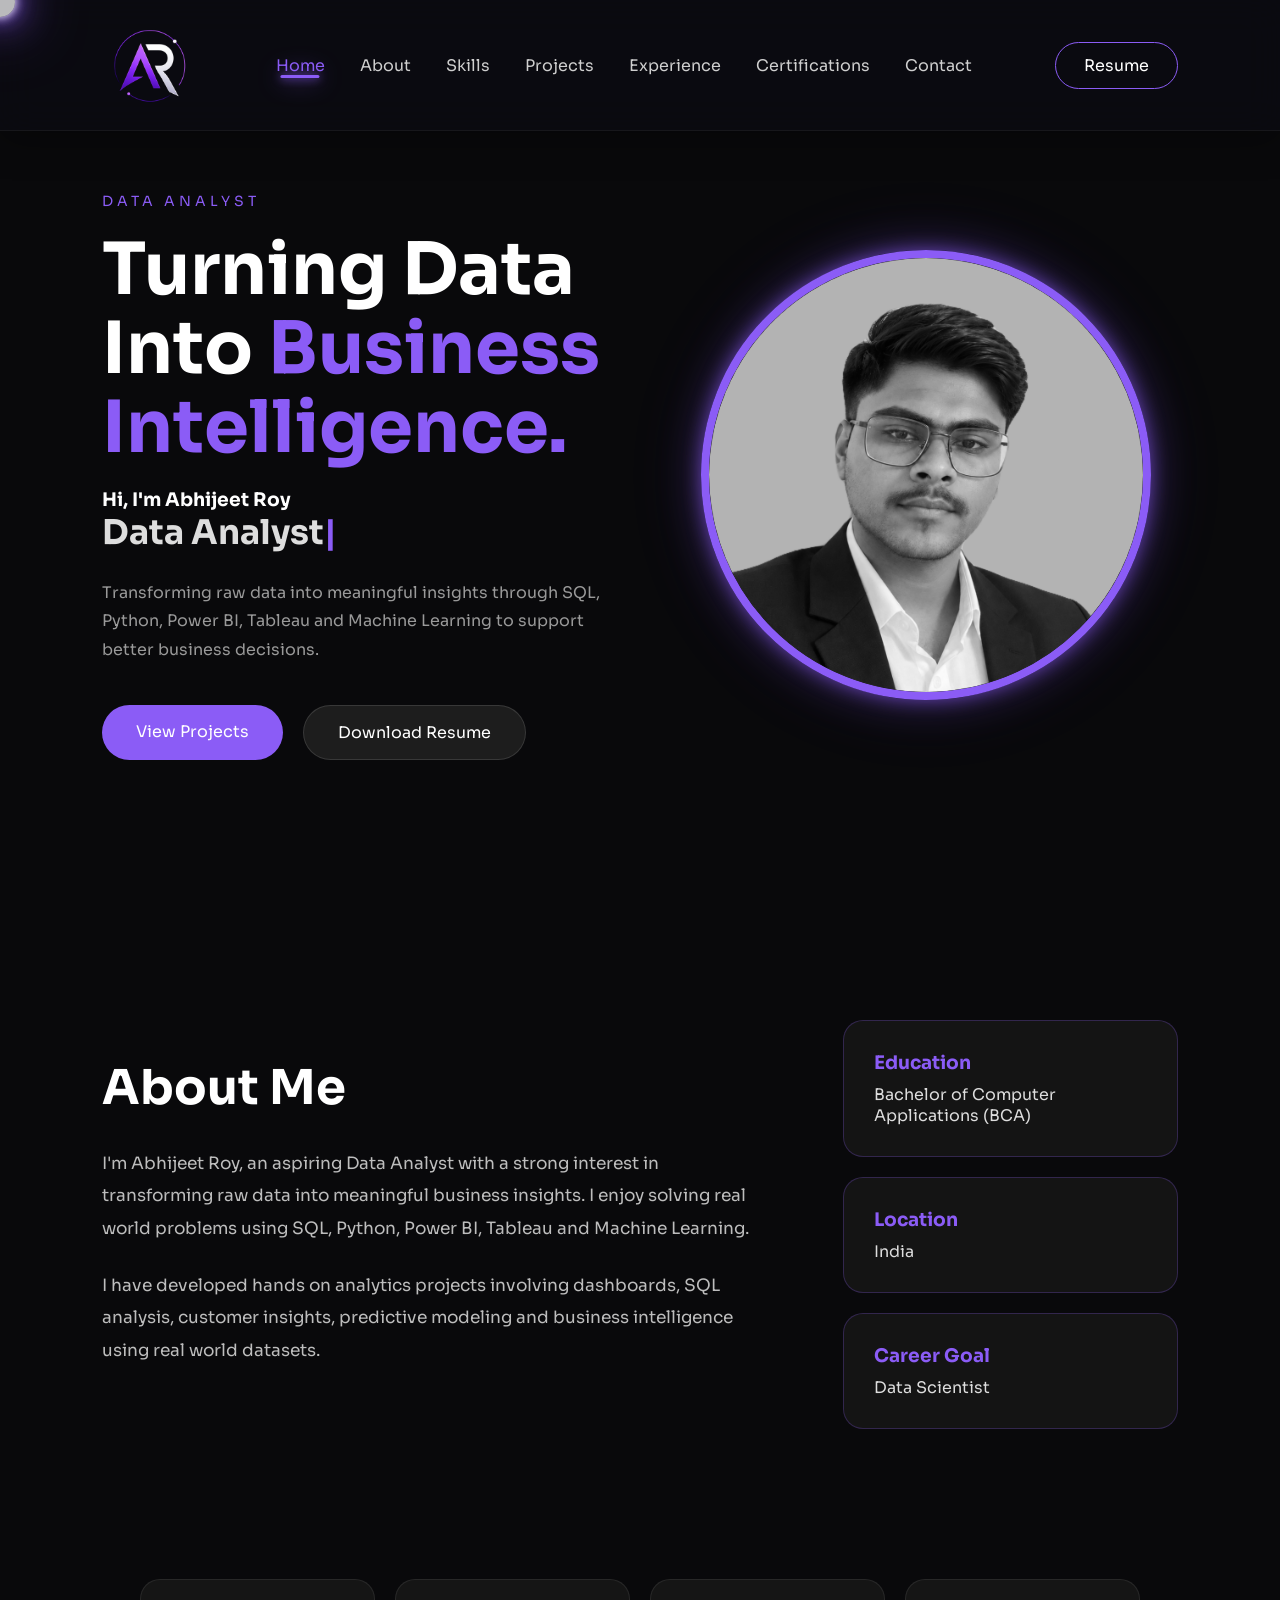
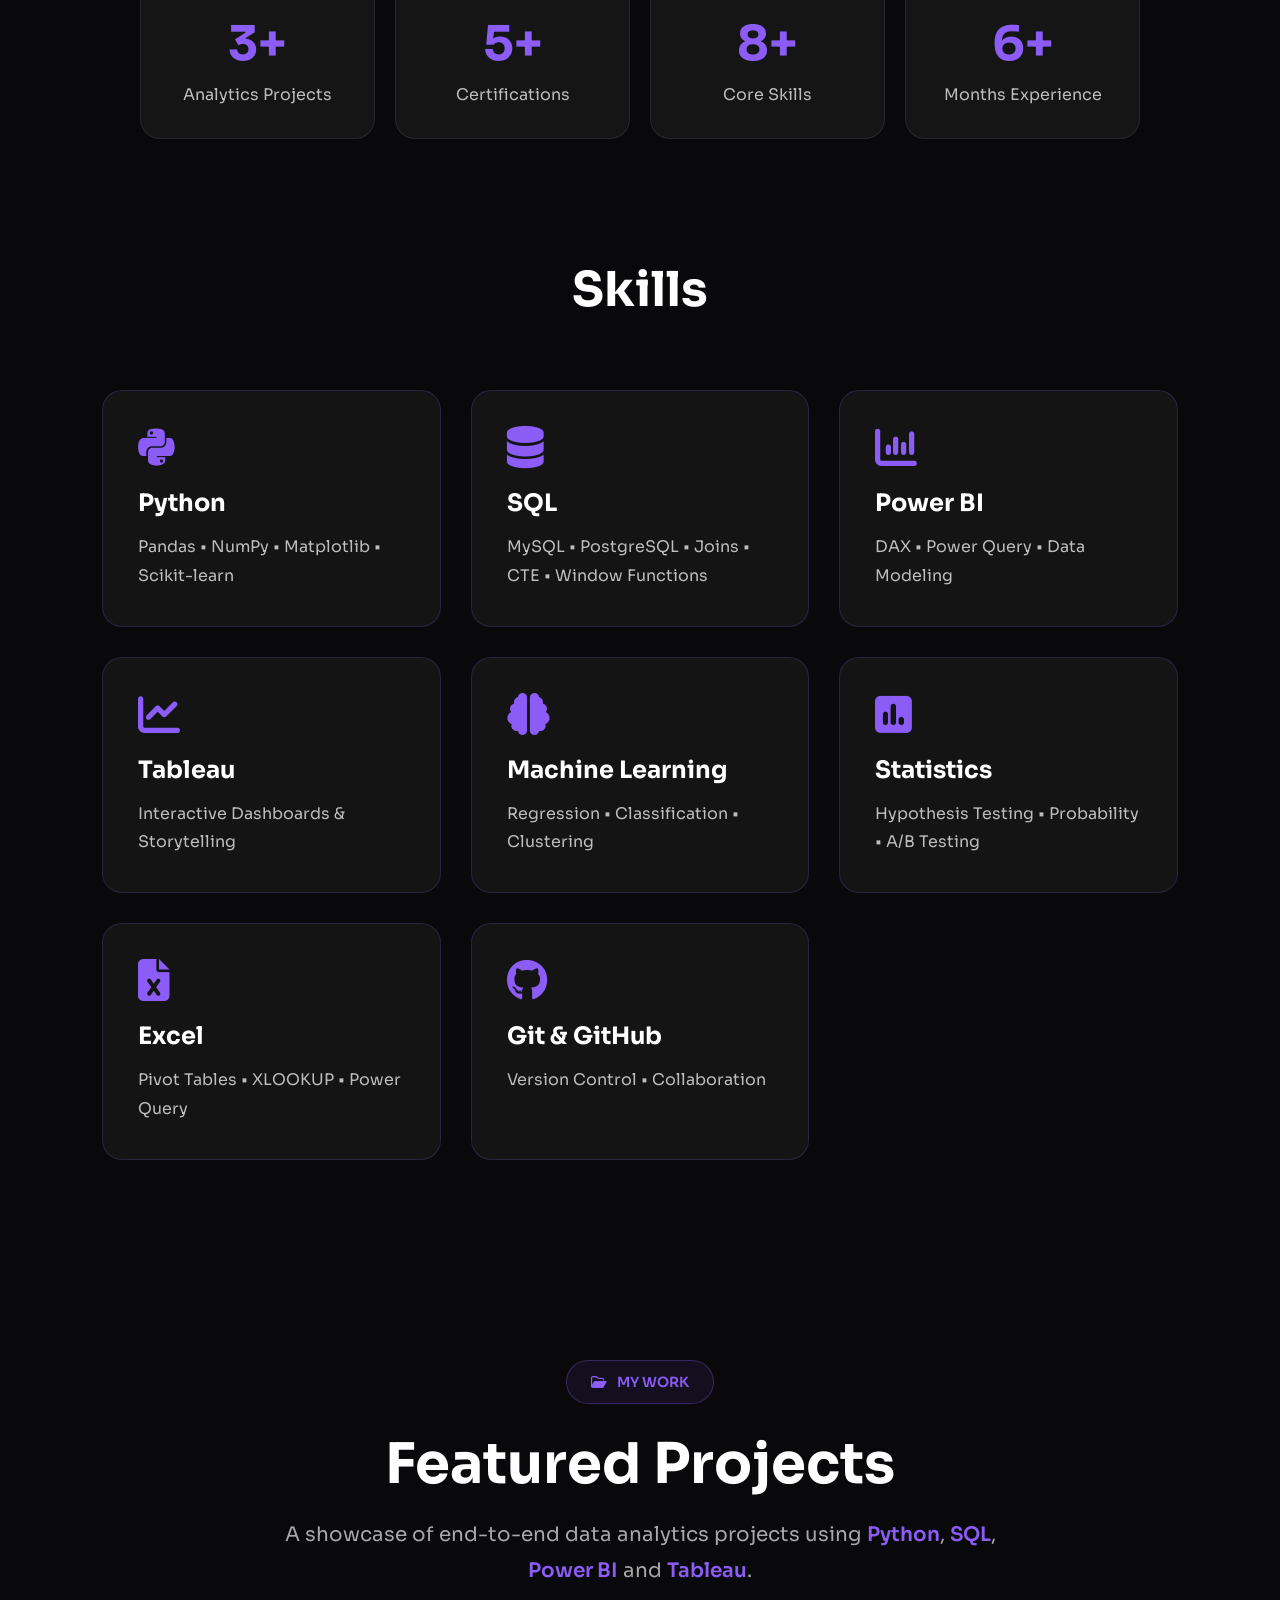
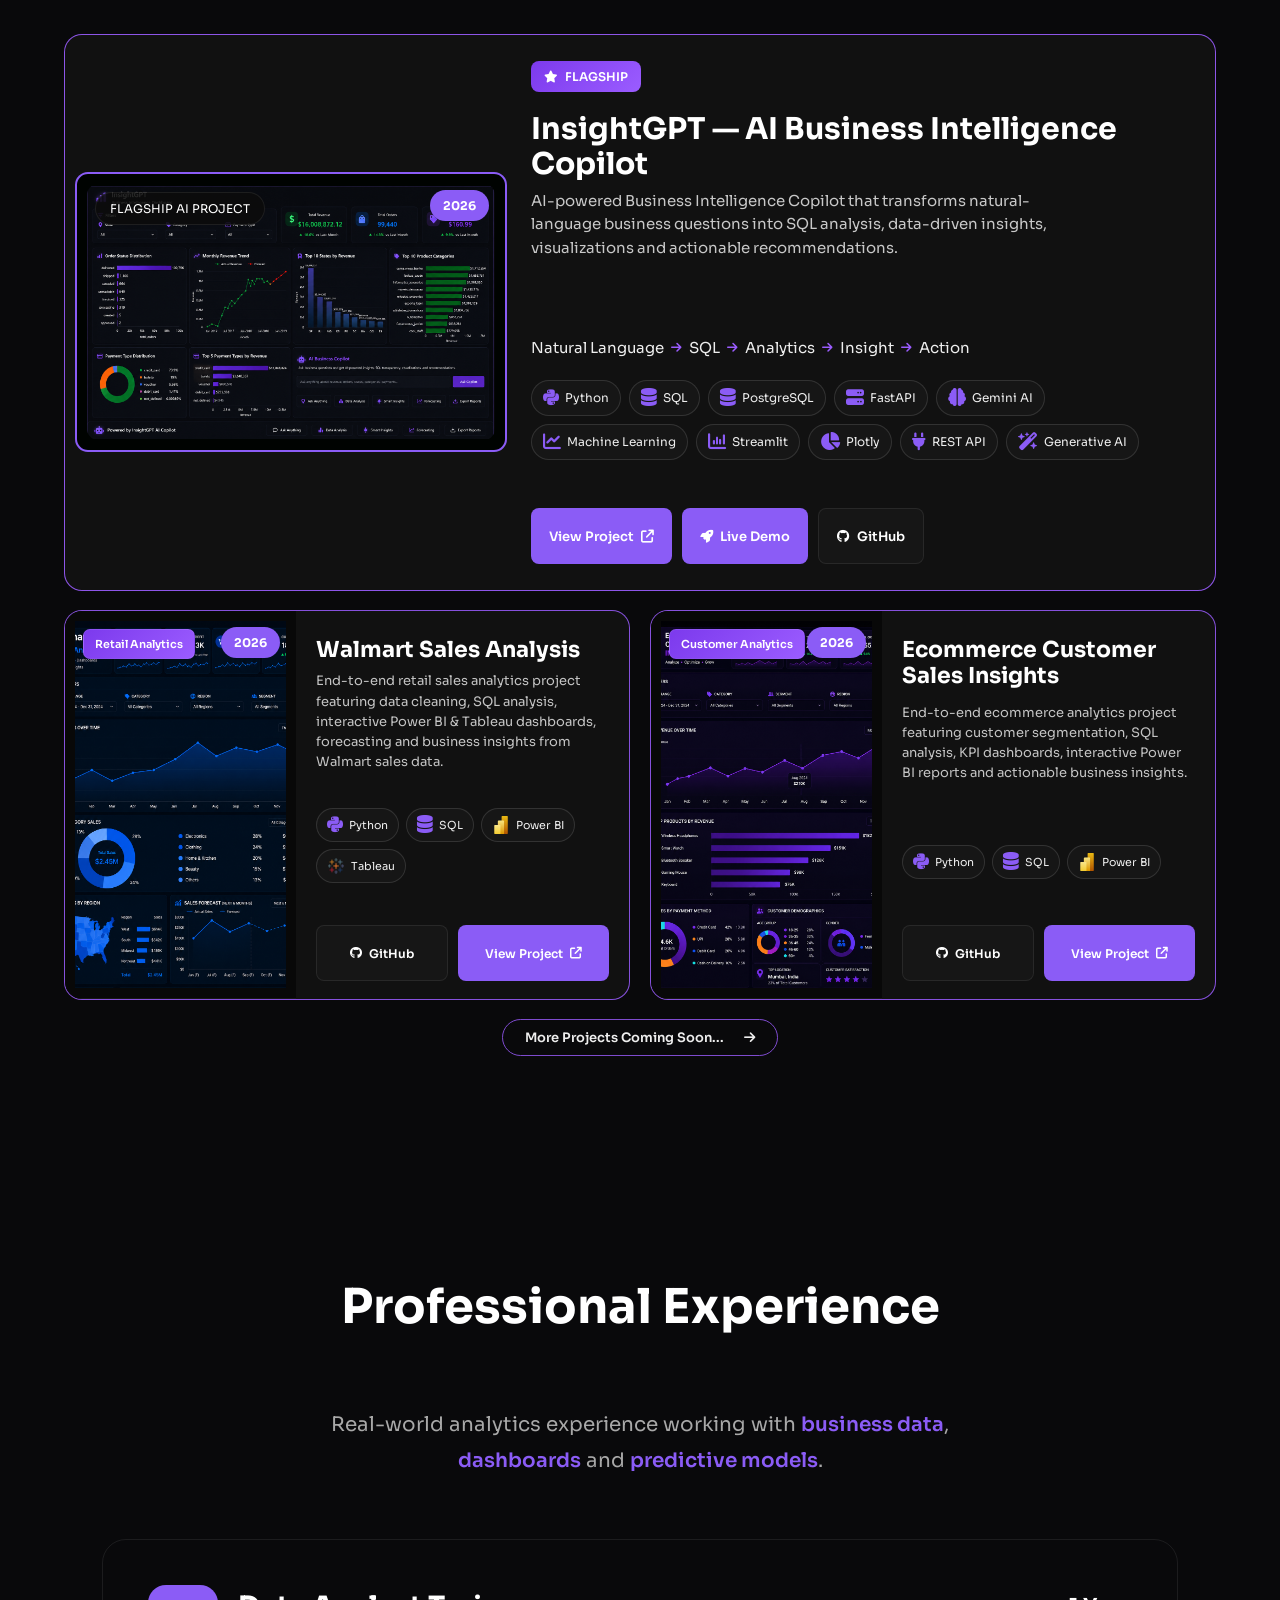
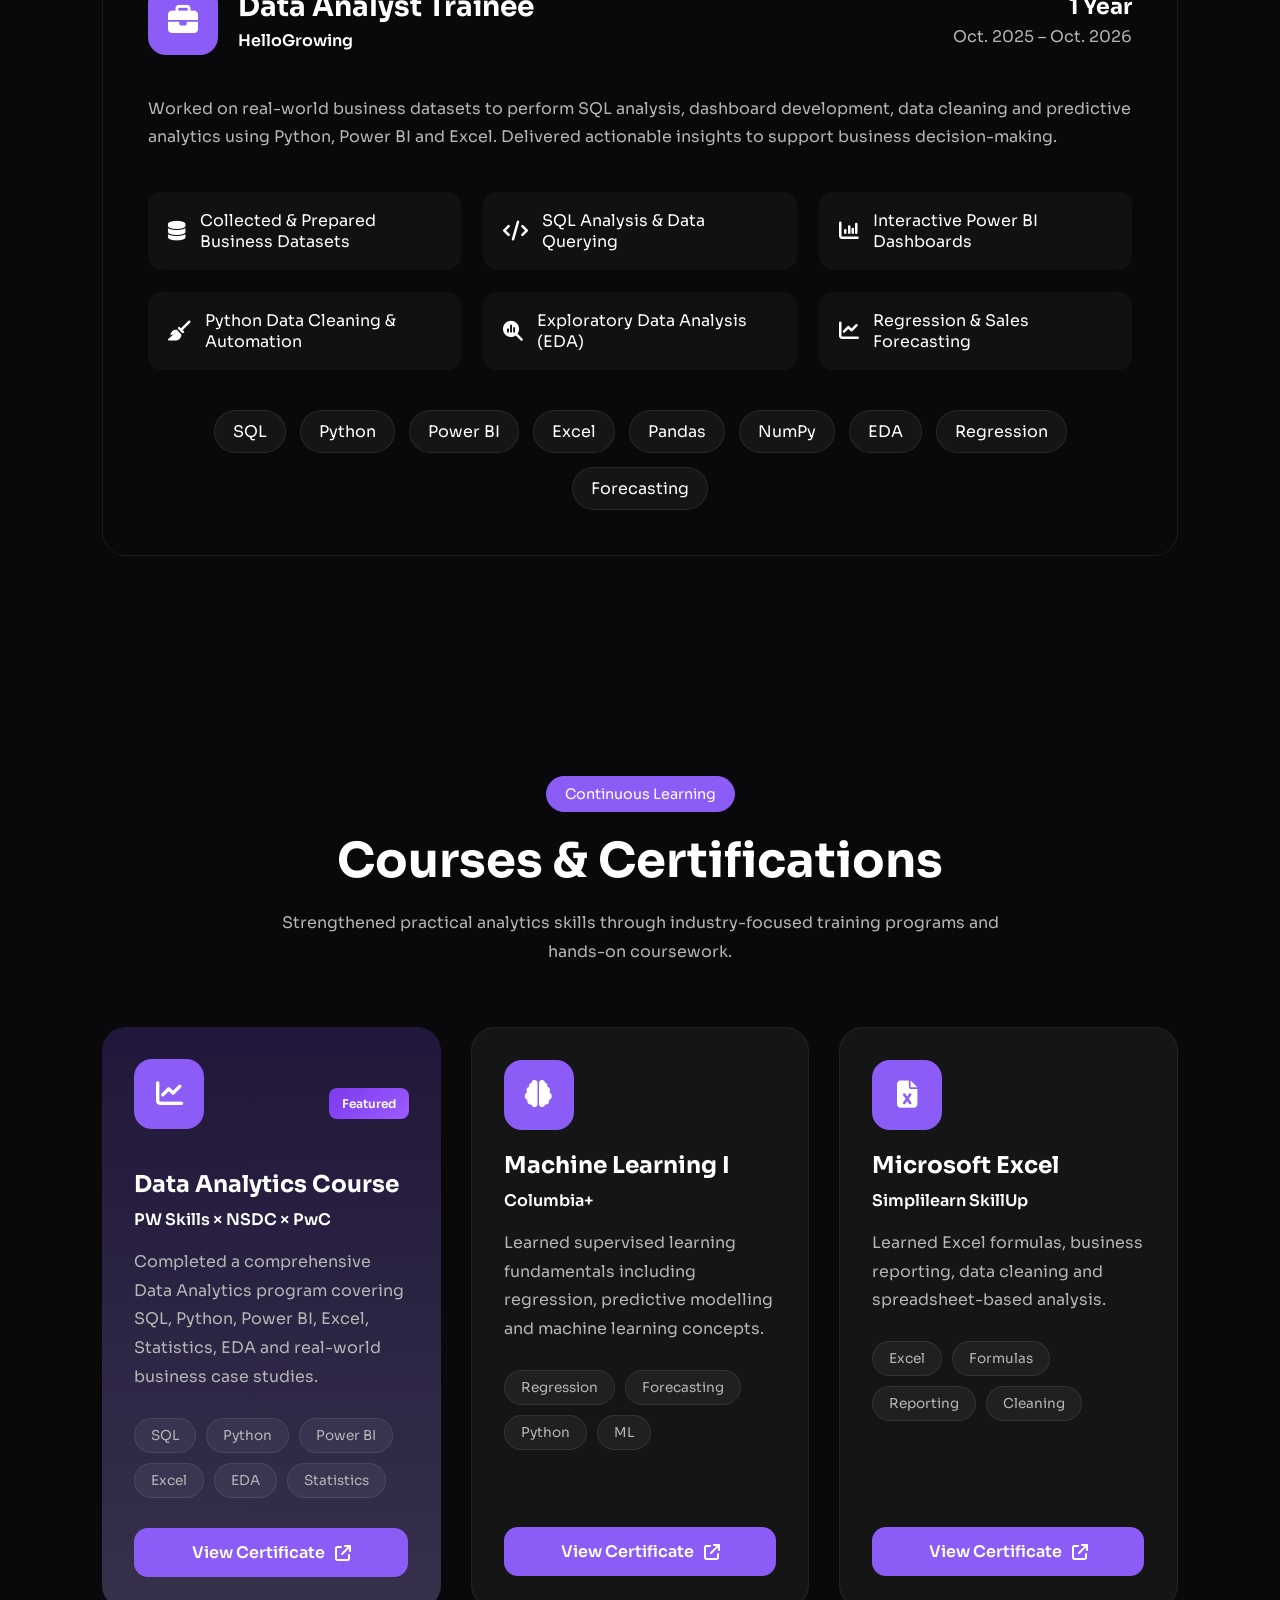
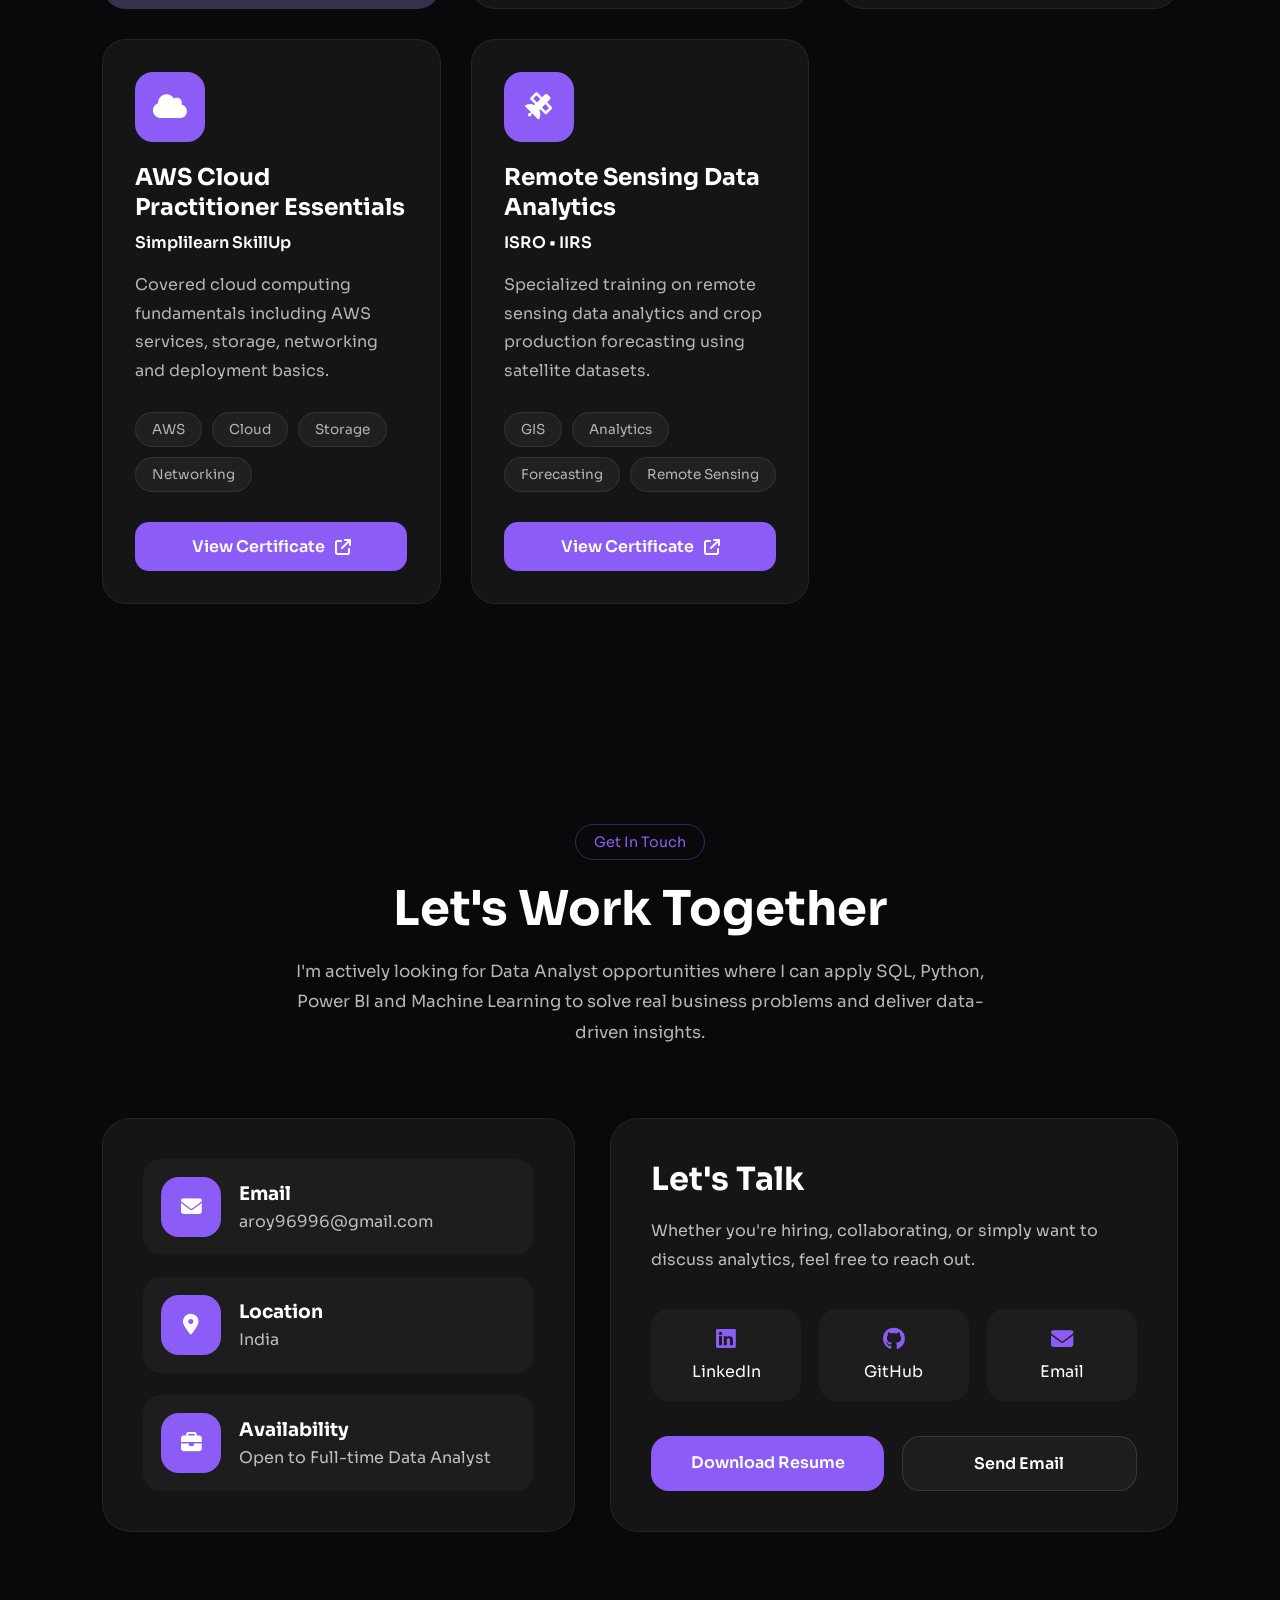
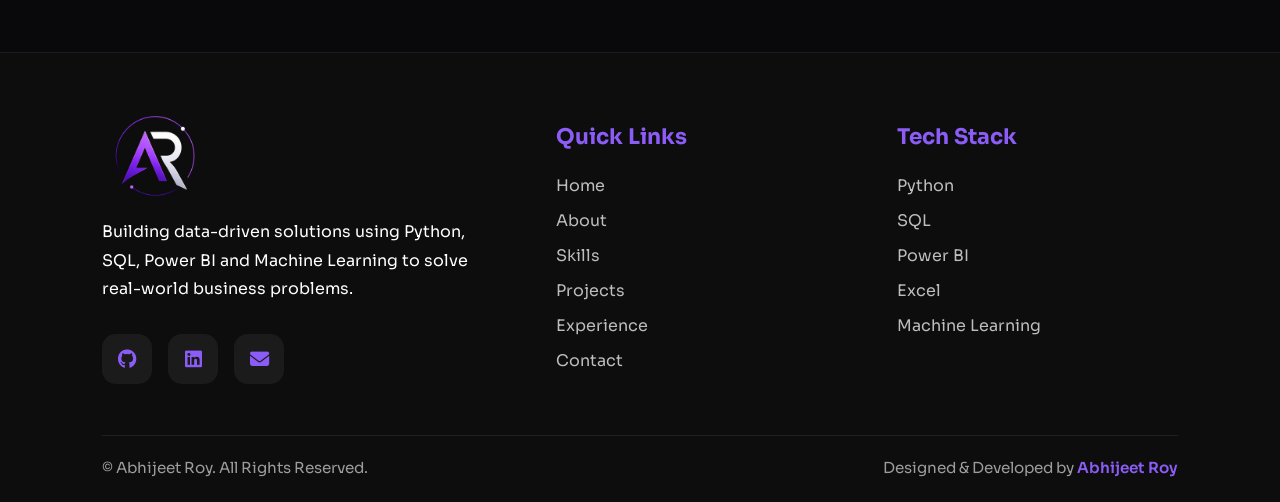
==== commit 88b2058a: "Portfolio" ====
--- a/index.html
+++ b/index.html
@@ -743,7 +743,7 @@
 
                 <div>
 
-                    <h3>Data Analyst Intern</h3>
+                    <h3>Data Analyst Trainee</h3>
 
                     <h4>HelloGrowing</h4>
 
@@ -752,8 +752,8 @@
             </div>
 
             <div class="experience-duration">
-                <span>6 Months</span>
-                <p>Nov 2025 – Apr 2026</p>
+                <span>1 Year</span>
+                <p>Oct. 2025 – Oct. 2026</p>
             </div>
 
         </div>
--- a/project-css/home-projects.css
+++ b/project-css/home-projects.css
@@ -87,31 +87,30 @@
 ========================================================= */
 
 .projects-grid .featured-project {
-
     grid-column: 1 / -1;
 
     width: 100%;
-    max-width: 1340px;
+    max-width: 1180px;
 
     margin: 0 auto;
 
-    min-height: 420px;
+    min-height: 350px;
 
     display: grid;
 
-    grid-template-columns: 1.05fr 0.95fr;
-
-    align-items: center;
-
-    gap: 28px;
-
-    padding: 14px;
+    grid-template-columns: 0.78fr 1.22fr;
+
+    align-items: center;
+
+    gap: 22px;
+
+    padding: 10px;
 
     background: #111111;
 
     border: 1px solid rgba(155, 92, 255, 0.9);
 
-    border-radius: 20px;
+    border-radius: 18px;
 
     overflow: hidden;
 
@@ -126,14 +125,16 @@
 
 .featured-project .project-image {
     width: 100%;
-    height: 330px;
+    height: 280px;
 
     overflow: hidden;
 
-    border: 1px solid var(--accent);
-    border-radius: 16px;
-
-    background: var(--card-bg);
+    border: 2px solid var(--accent);
+
+    border-radius: 13px;
+
+    background: #000301;
+
     transform: none !important;
 
     display: flex;
@@ -141,20 +142,20 @@
     justify-content: center;
 }
 
-
 .featured-project .project-image img {
-
     width: 100%;
     height: 100%;
 
     display: block;
 
-    object-fit: cover;
-    transform: scale(1.035);
-
-    border-radius: 14px;
-}
-
+    /* Show the complete dashboard */
+    object-fit: contain;
+    object-position: center;
+
+    transform: none !important;
+
+    border-radius: 11px;
+}
 
 .featured-project:hover .project-image img {
 
@@ -167,13 +168,10 @@
 ========================================================= */
 
 .featured-project .project-content {
-
-    padding: 22px 24px 22px 4px;
+    padding: 16px 20px 16px 2px;
 
     display: flex;
-
     flex-direction: column;
-
     justify-content: center;
 
     min-width: 0;
@@ -191,11 +189,9 @@
 
 
 .featured-project .project-content h3 {
-
-    margin: 14px 0 10px;
-
-    font-size: 32px;
-
+    margin: 10px 0 8px;
+
+    font-size: 30px;
     line-height: 1.15;
 
     font-weight: 700;
@@ -388,34 +384,17 @@
 ========================================================= */
 
 .projects-grid > .project-card:not(.featured-project) {
-
     width: 100%;
-
     margin: 0;
-
     min-height: 285px;
-
     display: grid;
-
-    /*
-       LEFT = vertical image
-       RIGHT = text/content
-    */
-
     grid-template-columns: 0.82fr 1.18fr;
-
     align-items: stretch;
-
     gap: 0;
-
     border: 1px solid rgba(155, 92, 255, 0.85);
-
     border-radius: 18px;
-
     overflow: hidden;
-
     background: #111111;
-
     transform: none !important;
 }
 
@@ -452,11 +431,6 @@
     height: 100%;
 
     display: block;
-
-    /*
-       Bottom projects:
-       image fills the tall left panel.
-    */
 
     object-fit: cover;
 
@@ -825,12 +799,9 @@
 
 
     .projects-grid > .project-card:not(.featured-project) {
-
-        grid-template-columns: 0.9fr 1.1fr;
-
-        min-height: 260px;
-    }
-
+    grid-template-columns: 0.85fr 1.15fr;
+    min-height: 260px;
+}
 
     .projects-grid > .project-card:not(.featured-project)
     .project-image {
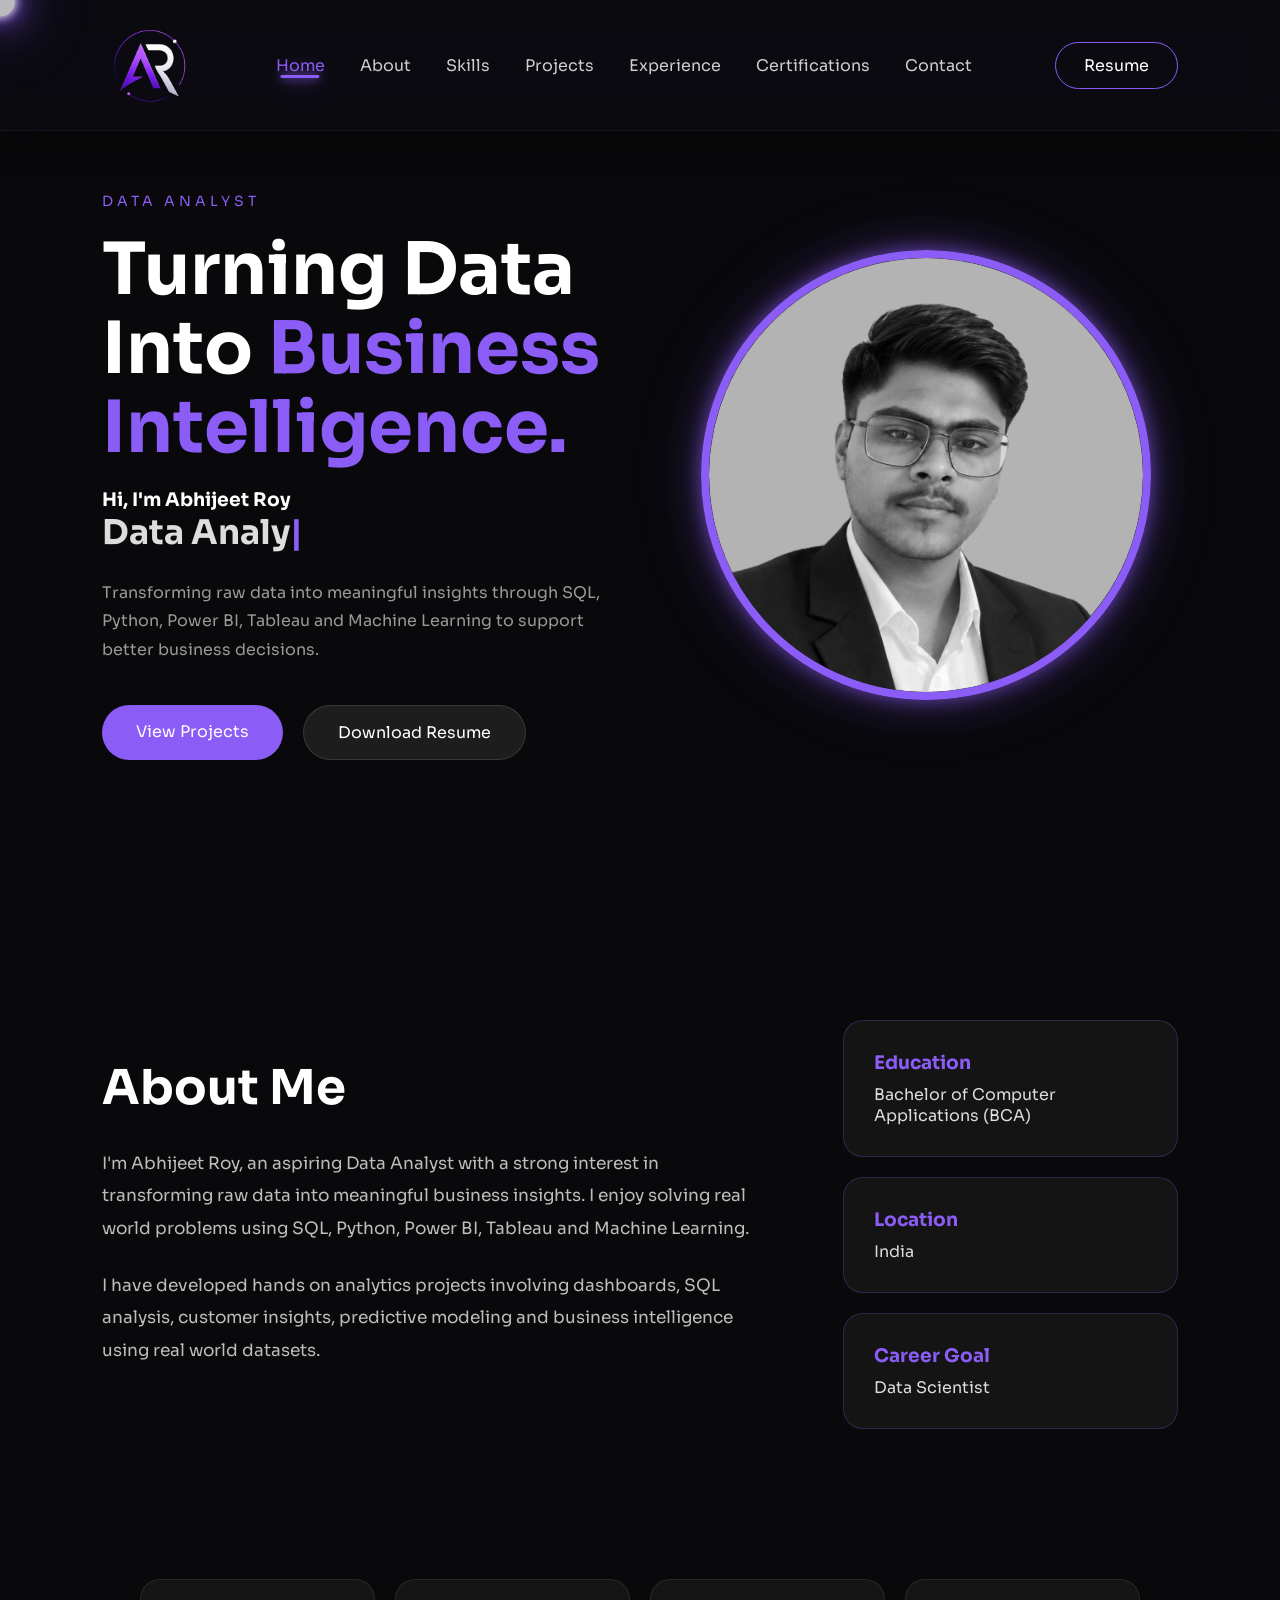
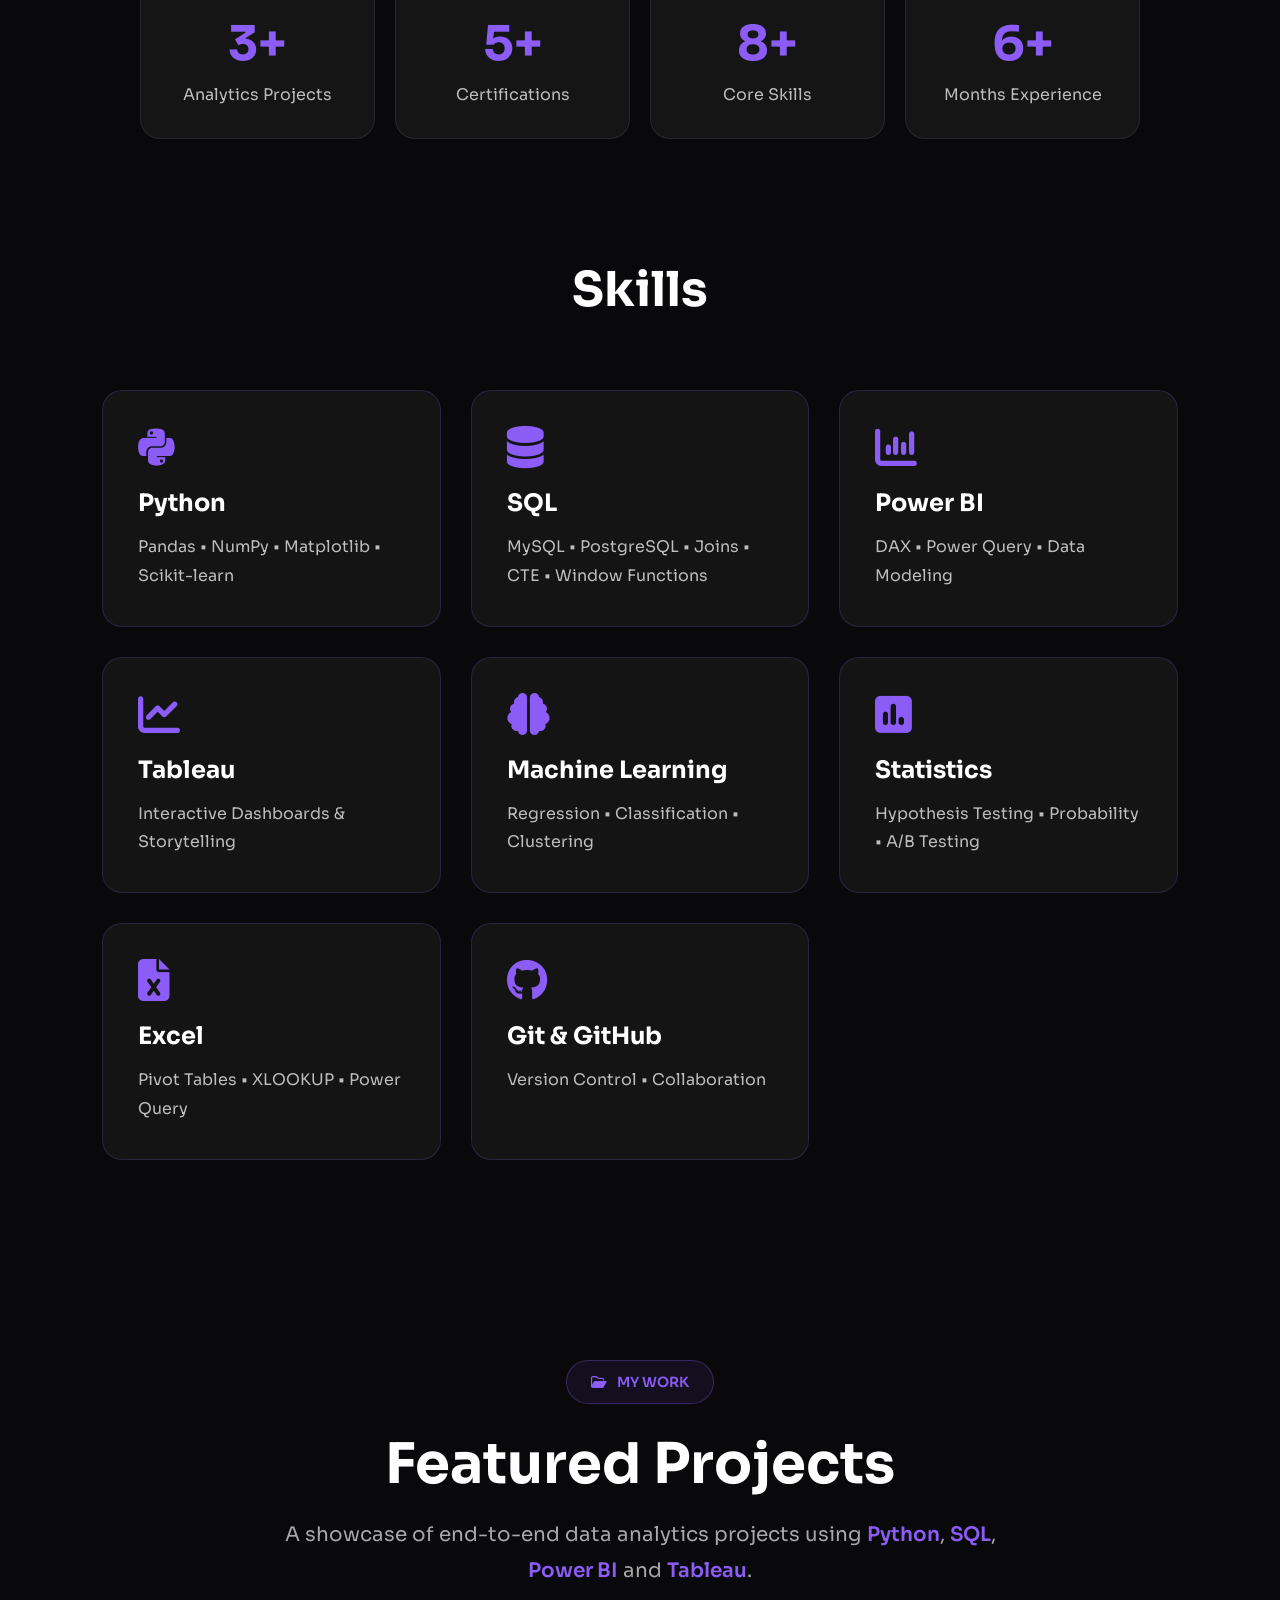
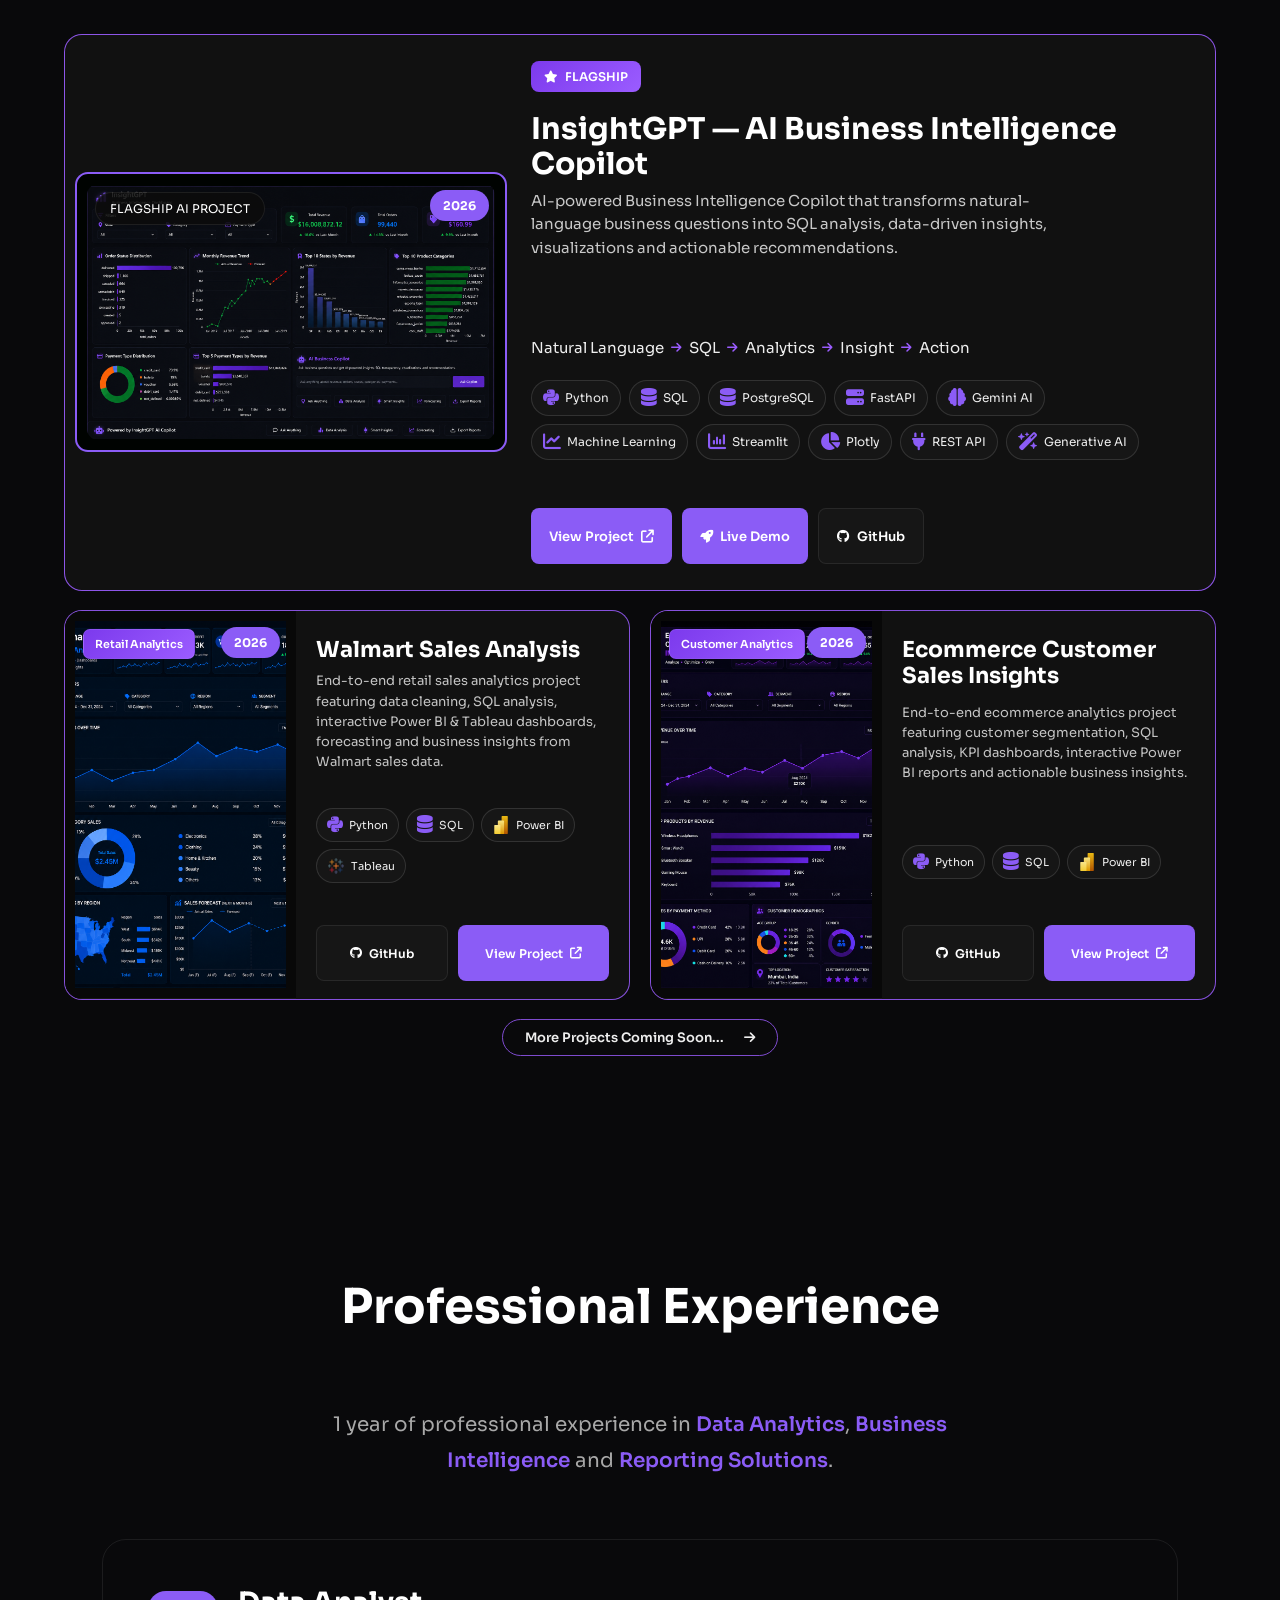
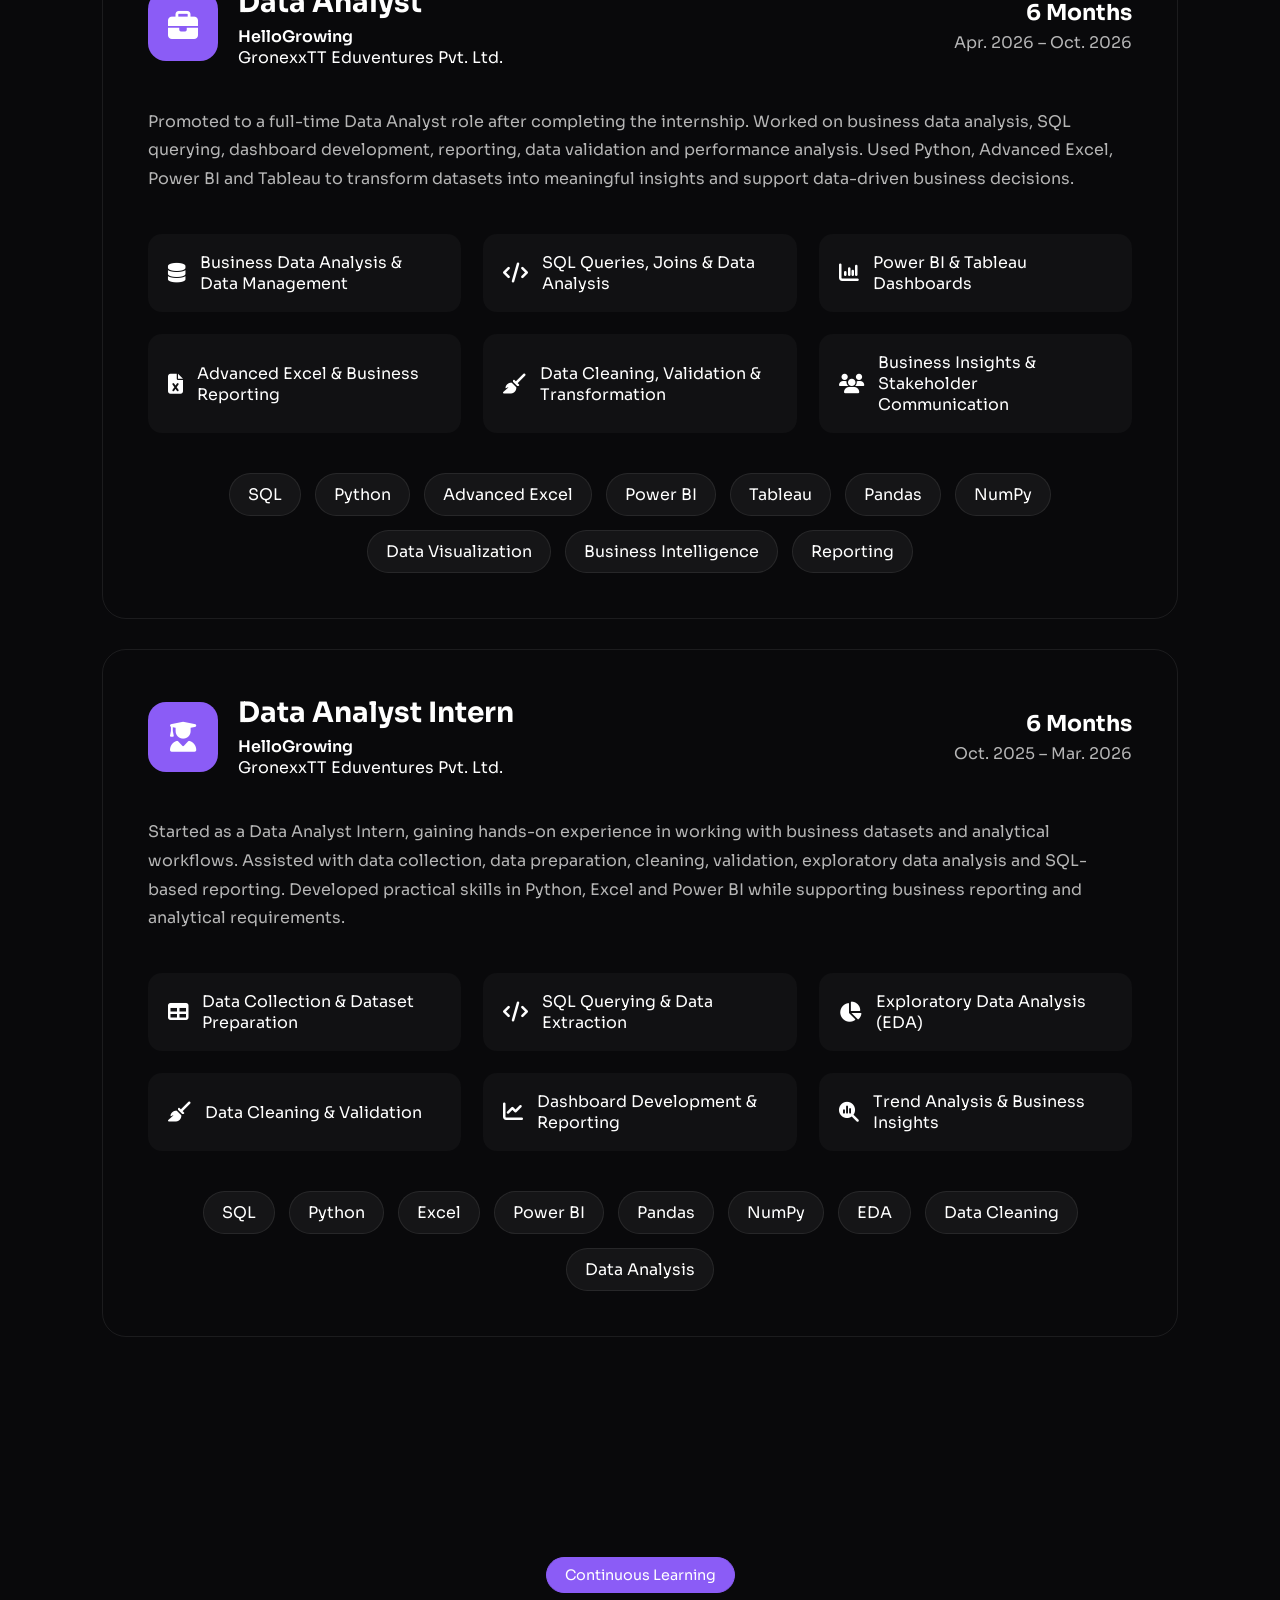
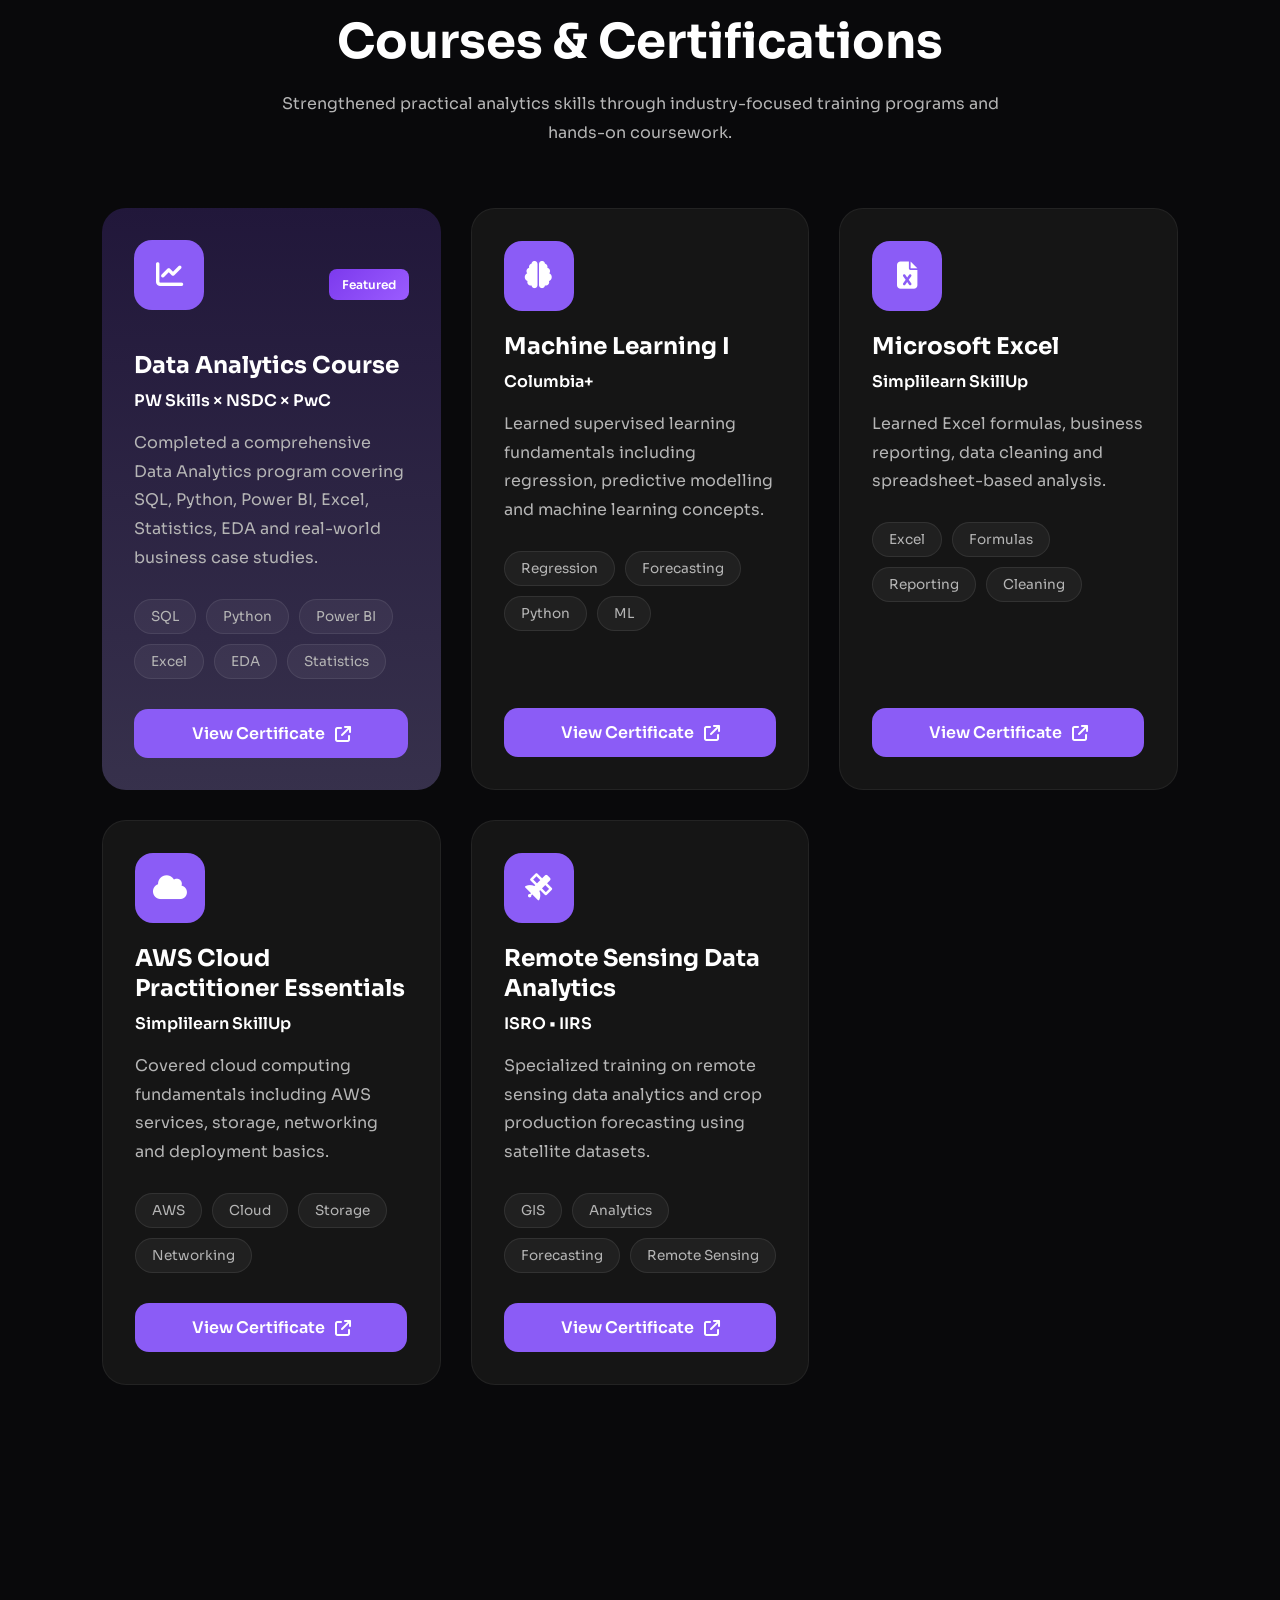
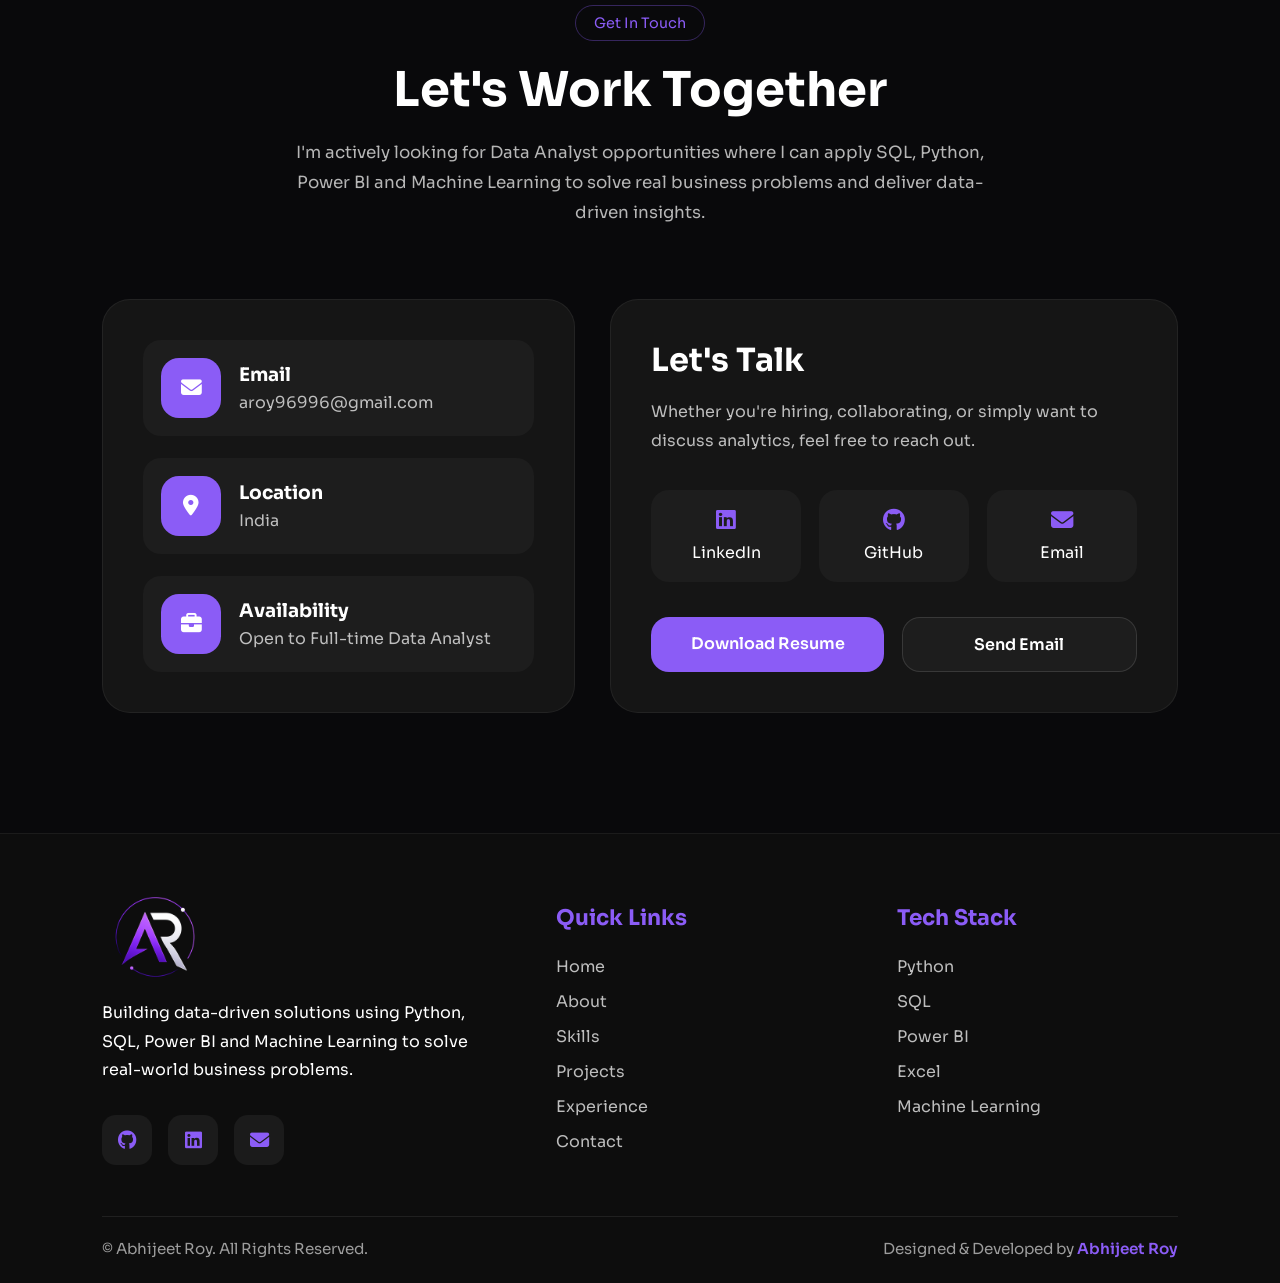
==== commit 0b2974e4: "README" ====
--- a/index.html
+++ b/index.html
@@ -712,24 +712,28 @@
 </section>
     
 
-    <!-- Experience -->
-
-<section id="experience" class="experience"
-   data-aos="fade-left">
+    
+<!-- Professional Experience -->
+
+<section id="experience" class="experience" data-aos="fade-left">
 
     <div class="section-header">
 
         <h2 class="section-title">
             Professional Experience
         </h2>
+
         <p class="projects-subtitle">
-            Real-world analytics experience working with
-            <span>business data</span>,
-            <span>dashboards</span> and
-            <span>predictive models</span>.
+            1 year of professional experience in
+            <span>Data Analytics</span>,
+            <span>Business Intelligence</span> and
+            <span>Reporting Solutions</span>.
         </p>
 
     </div>
+
+
+    <!-- Experience 1: Full-Time Data Analyst -->
 
     <div class="experience-card">
 
@@ -742,76 +746,166 @@
                 </div>
 
                 <div>
-
-                    <h3>Data Analyst Trainee</h3>
-
+                    <h3>Data Analyst</h3>
                     <h4>HelloGrowing</h4>
-
+                    <p>GronexxTT Eduventures Pvt. Ltd.</p>
                 </div>
 
             </div>
 
             <div class="experience-duration">
-                <span>1 Year</span>
-                <p>Oct. 2025 – Oct. 2026</p>
-            </div>
-
-        </div>
+                <span>6 Months</span>
+                <p>Apr. 2026 – Oct. 2026</p>
+            </div>
+
+        </div>
+
 
         <p class="experience-description">
-
-            Worked on real-world business datasets to perform SQL analysis, dashboard development,
-            data cleaning and predictive analytics using Python, Power BI and Excel. Delivered
-            actionable insights to support business decision-making.
-
+            Promoted to a full-time Data Analyst role after completing
+            the internship. Worked on business data analysis, SQL
+            querying, dashboard development, reporting, data validation
+            and performance analysis. Used Python, Advanced Excel,
+            Power BI and Tableau to transform datasets into meaningful
+            insights and support data-driven business decisions.
         </p>
+
 
         <div class="experience-grid">
 
             <div class="experience-item">
                 <i class="fa-solid fa-database"></i>
-                <span>Collected & Prepared Business Datasets</span>
+                <span>Business Data Analysis & Data Management</span>
             </div>
 
             <div class="experience-item">
                 <i class="fa-solid fa-code"></i>
-                <span>SQL Analysis & Data Querying</span>
+                <span>SQL Queries, Joins & Data Analysis</span>
             </div>
 
             <div class="experience-item">
                 <i class="fa-solid fa-chart-column"></i>
-                <span>Interactive Power BI Dashboards</span>
+                <span>Power BI & Tableau Dashboards</span>
+            </div>
+
+            <div class="experience-item">
+                <i class="fa-solid fa-file-excel"></i>
+                <span>Advanced Excel & Business Reporting</span>
             </div>
 
             <div class="experience-item">
                 <i class="fa-solid fa-broom"></i>
-                <span>Python Data Cleaning & Automation</span>
+                <span>Data Cleaning, Validation & Transformation</span>
+            </div>
+
+            <div class="experience-item">
+                <i class="fa-solid fa-users"></i>
+                <span>Business Insights & Stakeholder Communication</span>
+            </div>
+
+        </div>
+
+
+        <div class="experience-skills">
+            <span>SQL</span>
+            <span>Python</span>
+            <span>Advanced Excel</span>
+            <span>Power BI</span>
+            <span>Tableau</span>
+            <span>Pandas</span>
+            <span>NumPy</span>
+            <span>Data Visualization</span>
+            <span>Business Intelligence</span>
+            <span>Reporting</span>
+        </div>
+
+    </div>
+
+
+    <!-- Experience 2: Data Analyst Intern -->
+
+    <div class="experience-card">
+
+        <div class="experience-top">
+
+            <div class="experience-left">
+
+                <div class="company-icon">
+                    <i class="fa-solid fa-user-graduate"></i>
+                </div>
+
+                <div>
+                    <h3>Data Analyst Intern</h3>
+                    <h4>HelloGrowing</h4>
+                    <p>GronexxTT Eduventures Pvt. Ltd.</p>
+                </div>
+
+            </div>
+
+            <div class="experience-duration">
+                <span>6 Months</span>
+                <p>Oct. 2025 – Mar. 2026</p>
+            </div>
+
+        </div>
+
+
+        <p class="experience-description">
+            Started as a Data Analyst Intern, gaining hands-on experience
+            in working with business datasets and analytical workflows.
+            Assisted with data collection, data preparation, cleaning,
+            validation, exploratory data analysis and SQL-based
+            reporting. Developed practical skills in Python, Excel
+            and Power BI while supporting business reporting and
+            analytical requirements.
+        </p>
+
+
+        <div class="experience-grid">
+
+            <div class="experience-item">
+                <i class="fa-solid fa-table"></i>
+                <span>Data Collection & Dataset Preparation</span>
+            </div>
+
+            <div class="experience-item">
+                <i class="fa-solid fa-code"></i>
+                <span>SQL Querying & Data Extraction</span>
+            </div>
+
+            <div class="experience-item">
+                <i class="fa-solid fa-chart-pie"></i>
+                <span>Exploratory Data Analysis (EDA)</span>
+            </div>
+
+            <div class="experience-item">
+                <i class="fa-solid fa-broom"></i>
+                <span>Data Cleaning & Validation</span>
+            </div>
+
+            <div class="experience-item">
+                <i class="fa-solid fa-chart-line"></i>
+                <span>Dashboard Development & Reporting</span>
             </div>
 
             <div class="experience-item">
                 <i class="fa-solid fa-magnifying-glass-chart"></i>
-                <span>Exploratory Data Analysis (EDA)</span>
-            </div>
-
-            <div class="experience-item">
-                <i class="fa-solid fa-chart-line"></i>
-                <span>Regression & Sales Forecasting</span>
-            </div>
-
-        </div>
+                <span>Trend Analysis & Business Insights</span>
+            </div>
+
+        </div>
+
 
         <div class="experience-skills">
-
             <span>SQL</span>
             <span>Python</span>
+            <span>Excel</span>
             <span>Power BI</span>
-            <span>Excel</span>
             <span>Pandas</span>
             <span>NumPy</span>
             <span>EDA</span>
-            <span>Regression</span>
-            <span>Forecasting</span>
-
+            <span>Data Cleaning</span>
+            <span>Data Analysis</span>
         </div>
 
     </div>
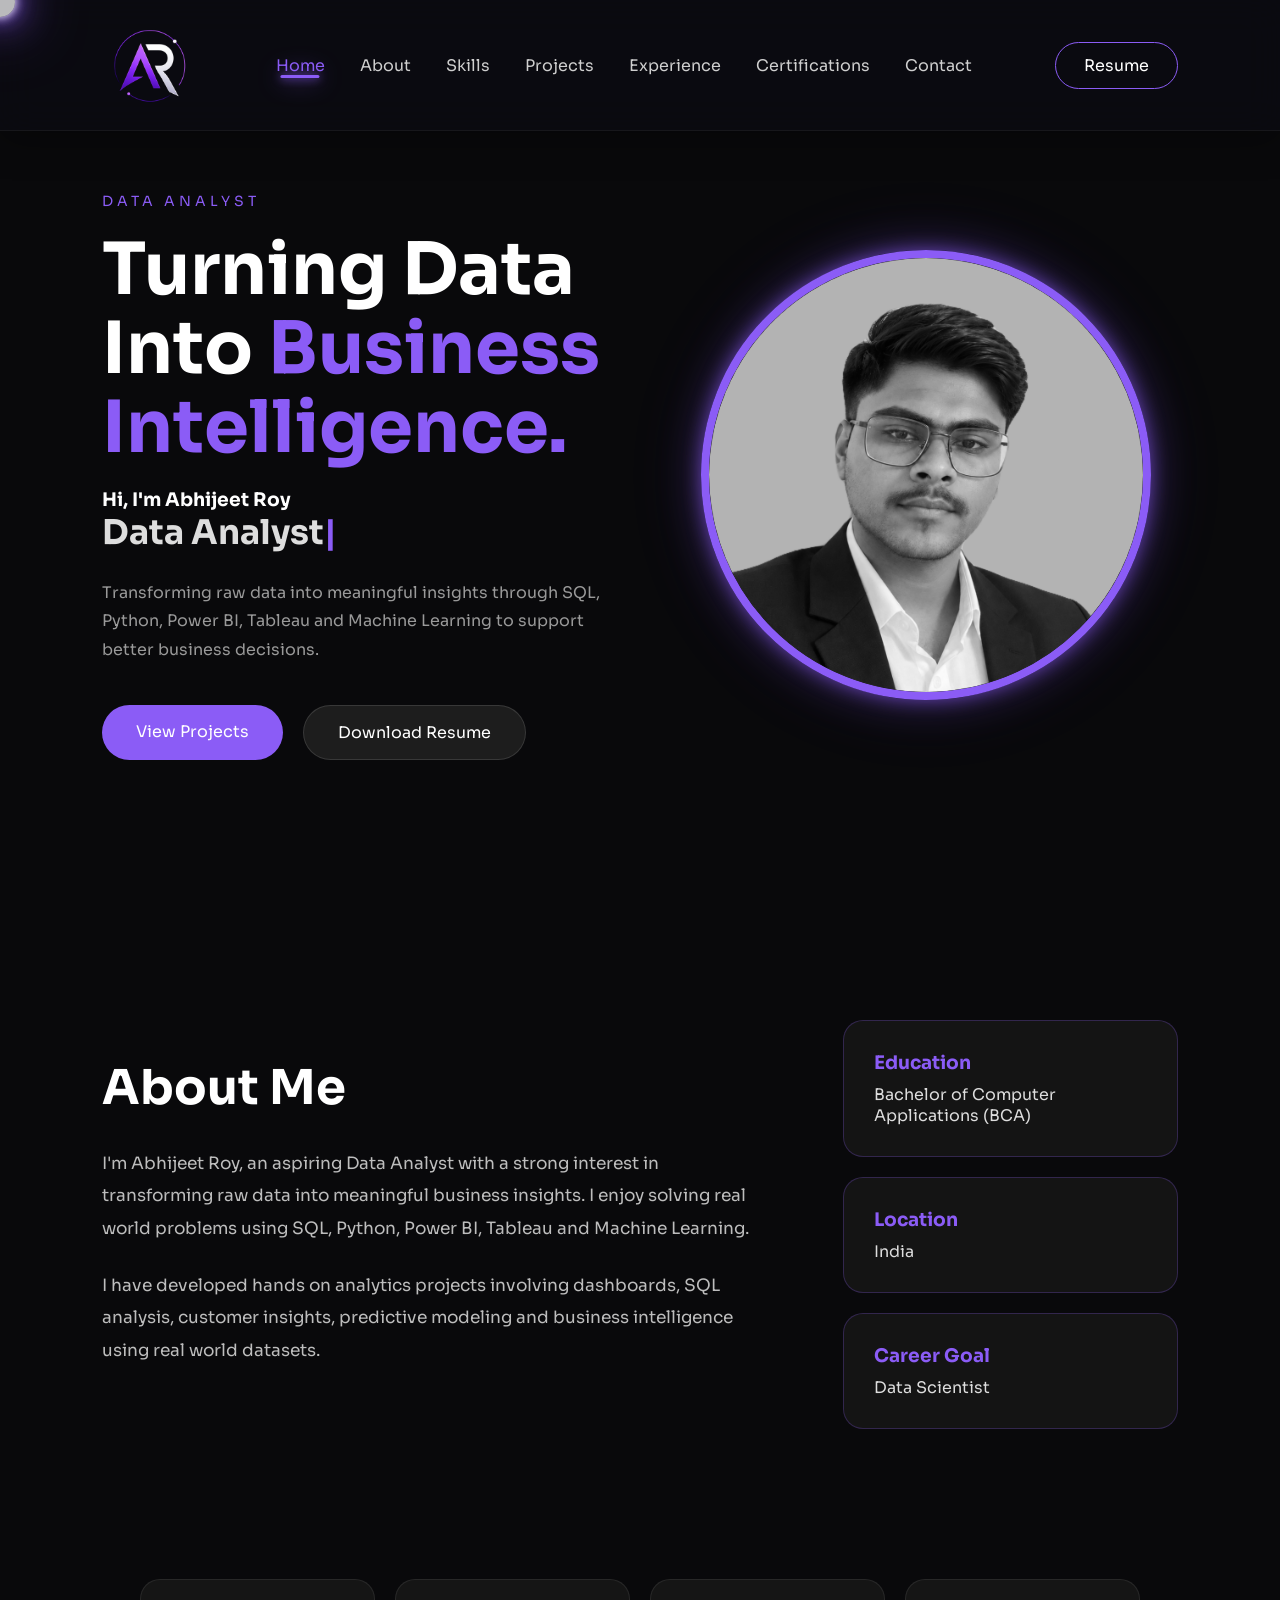
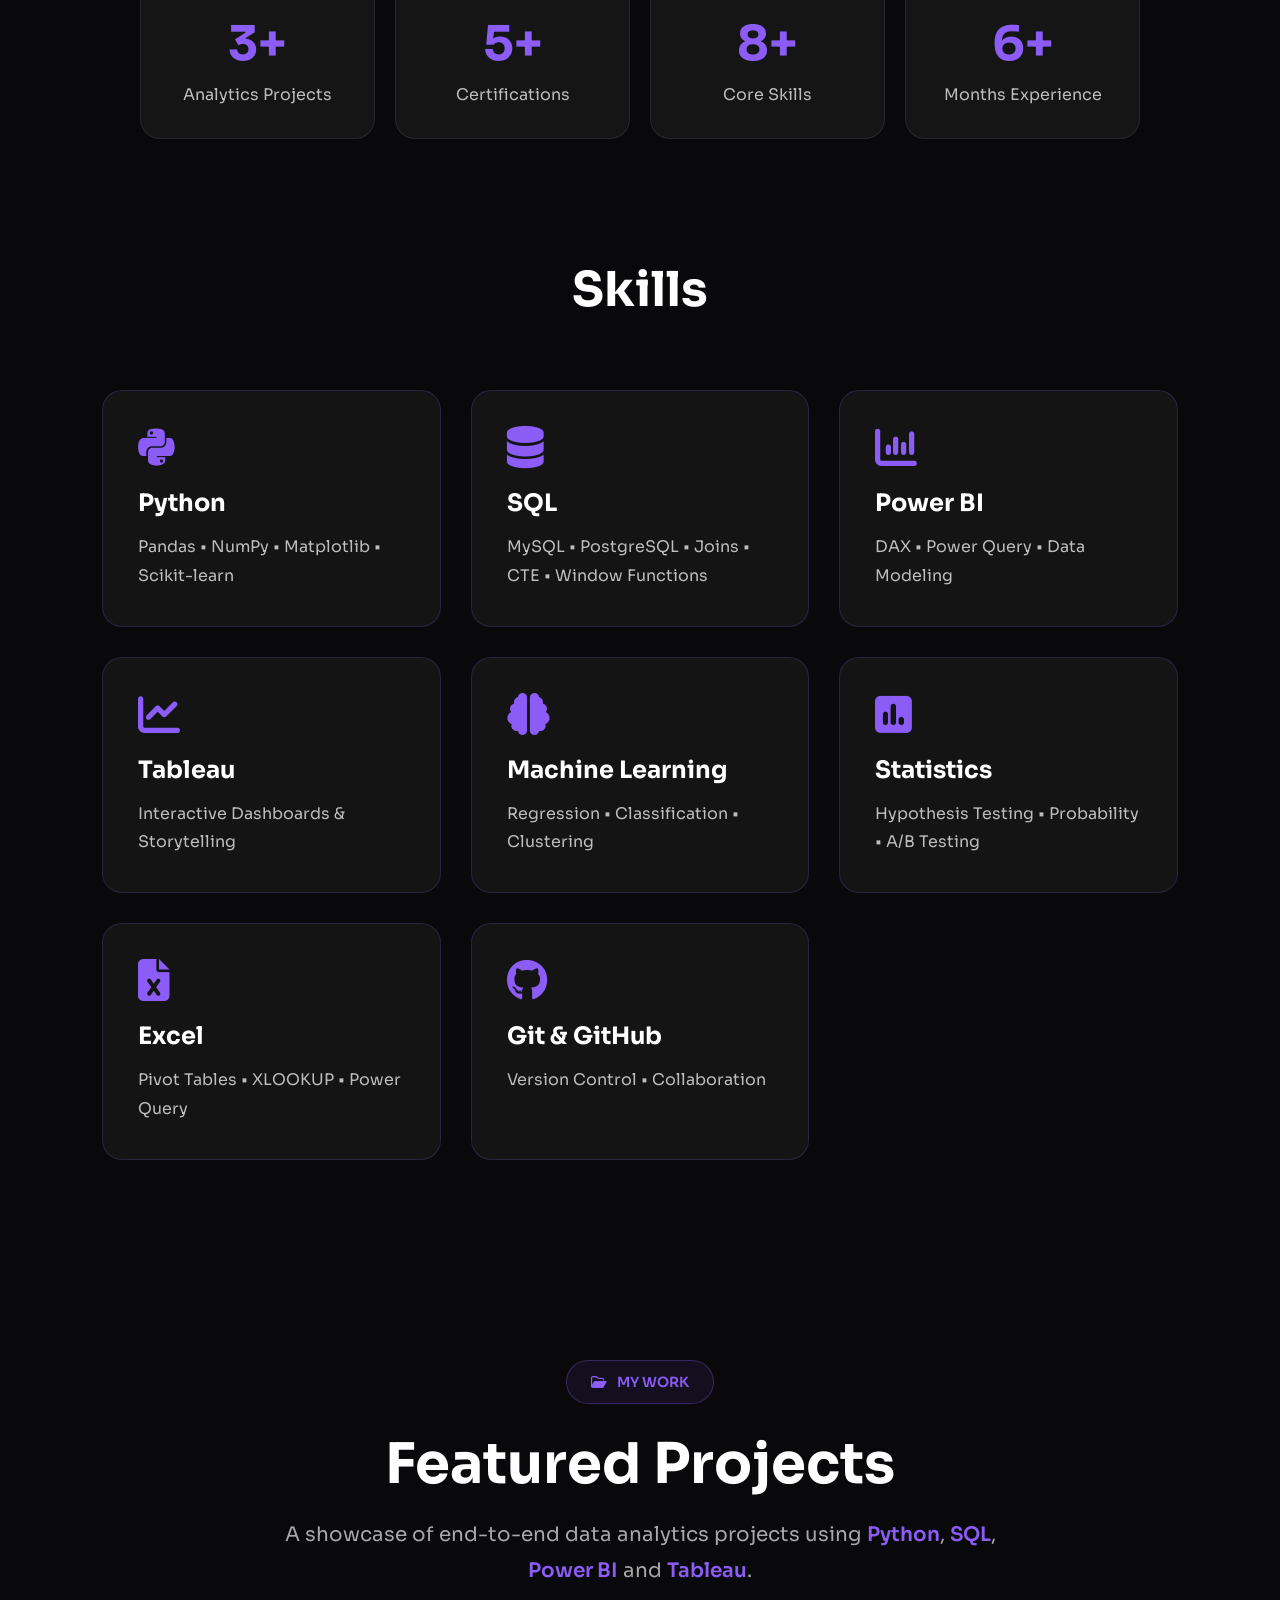
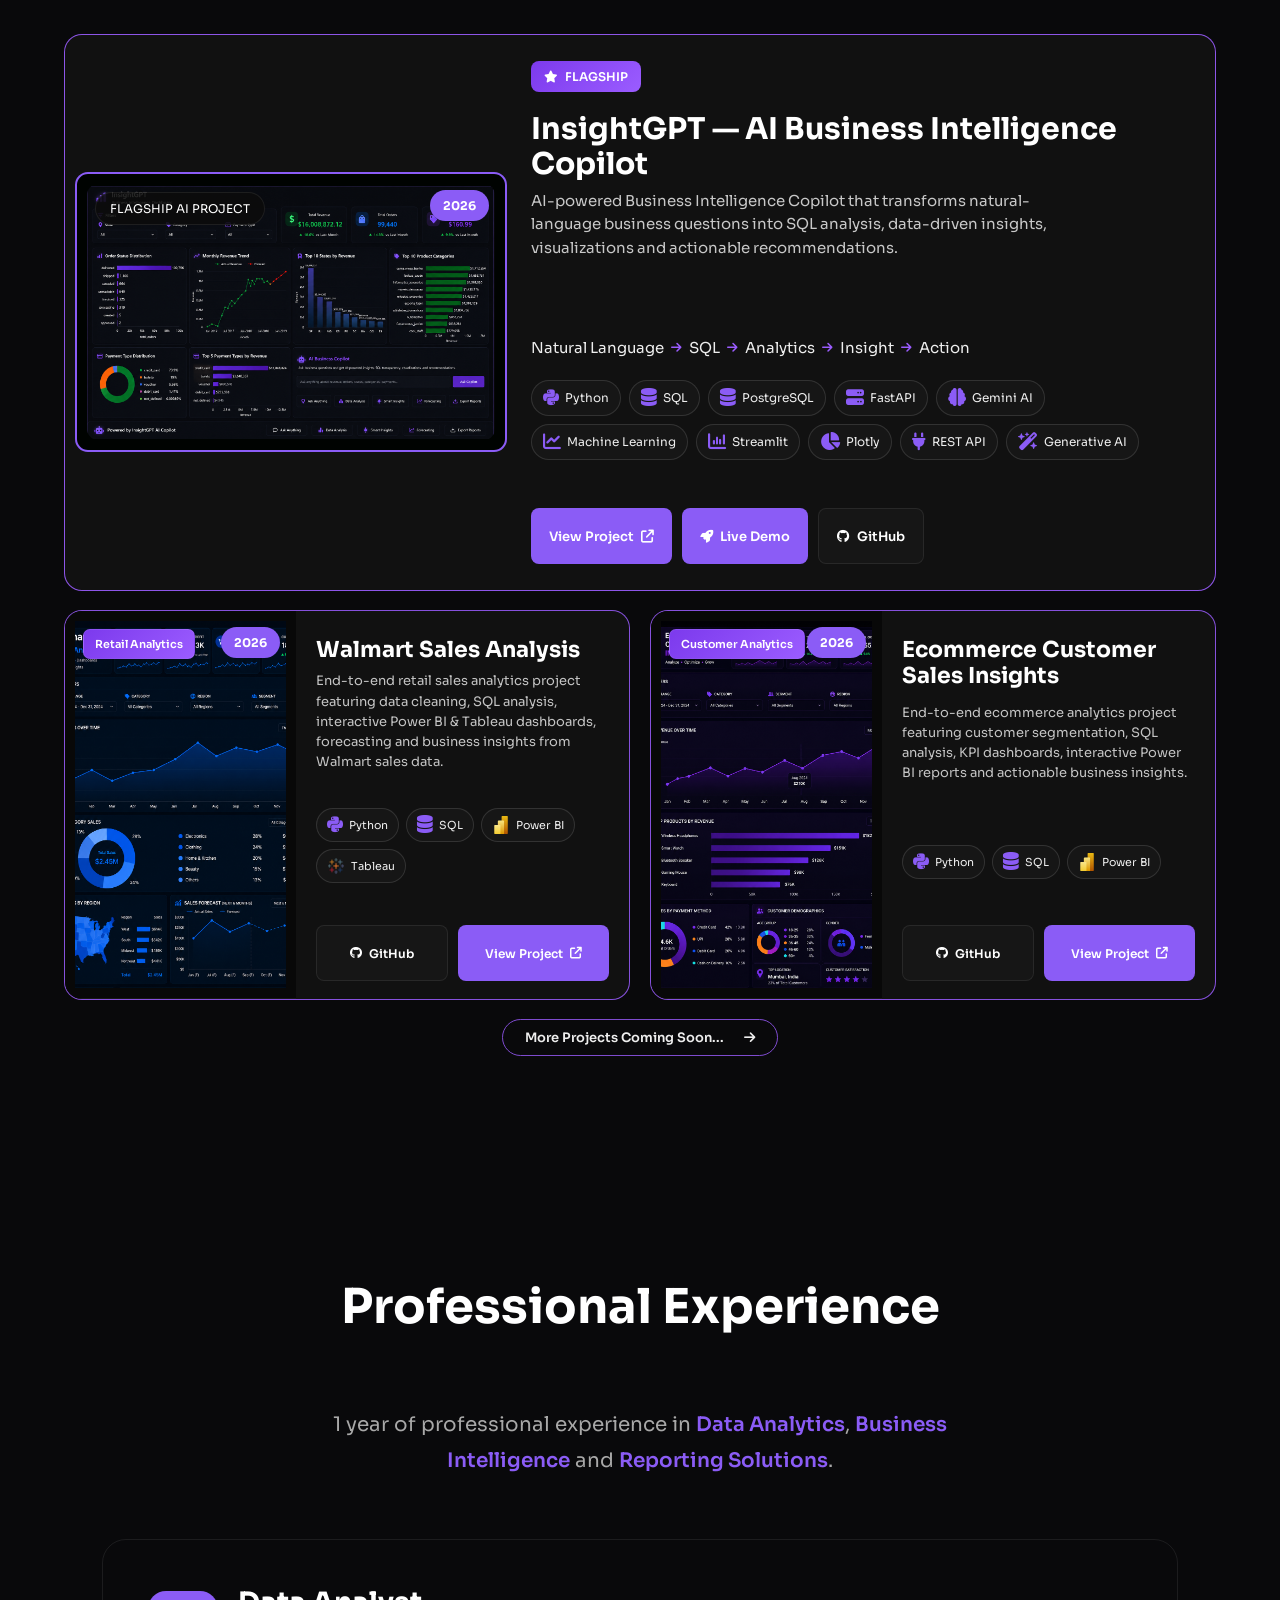
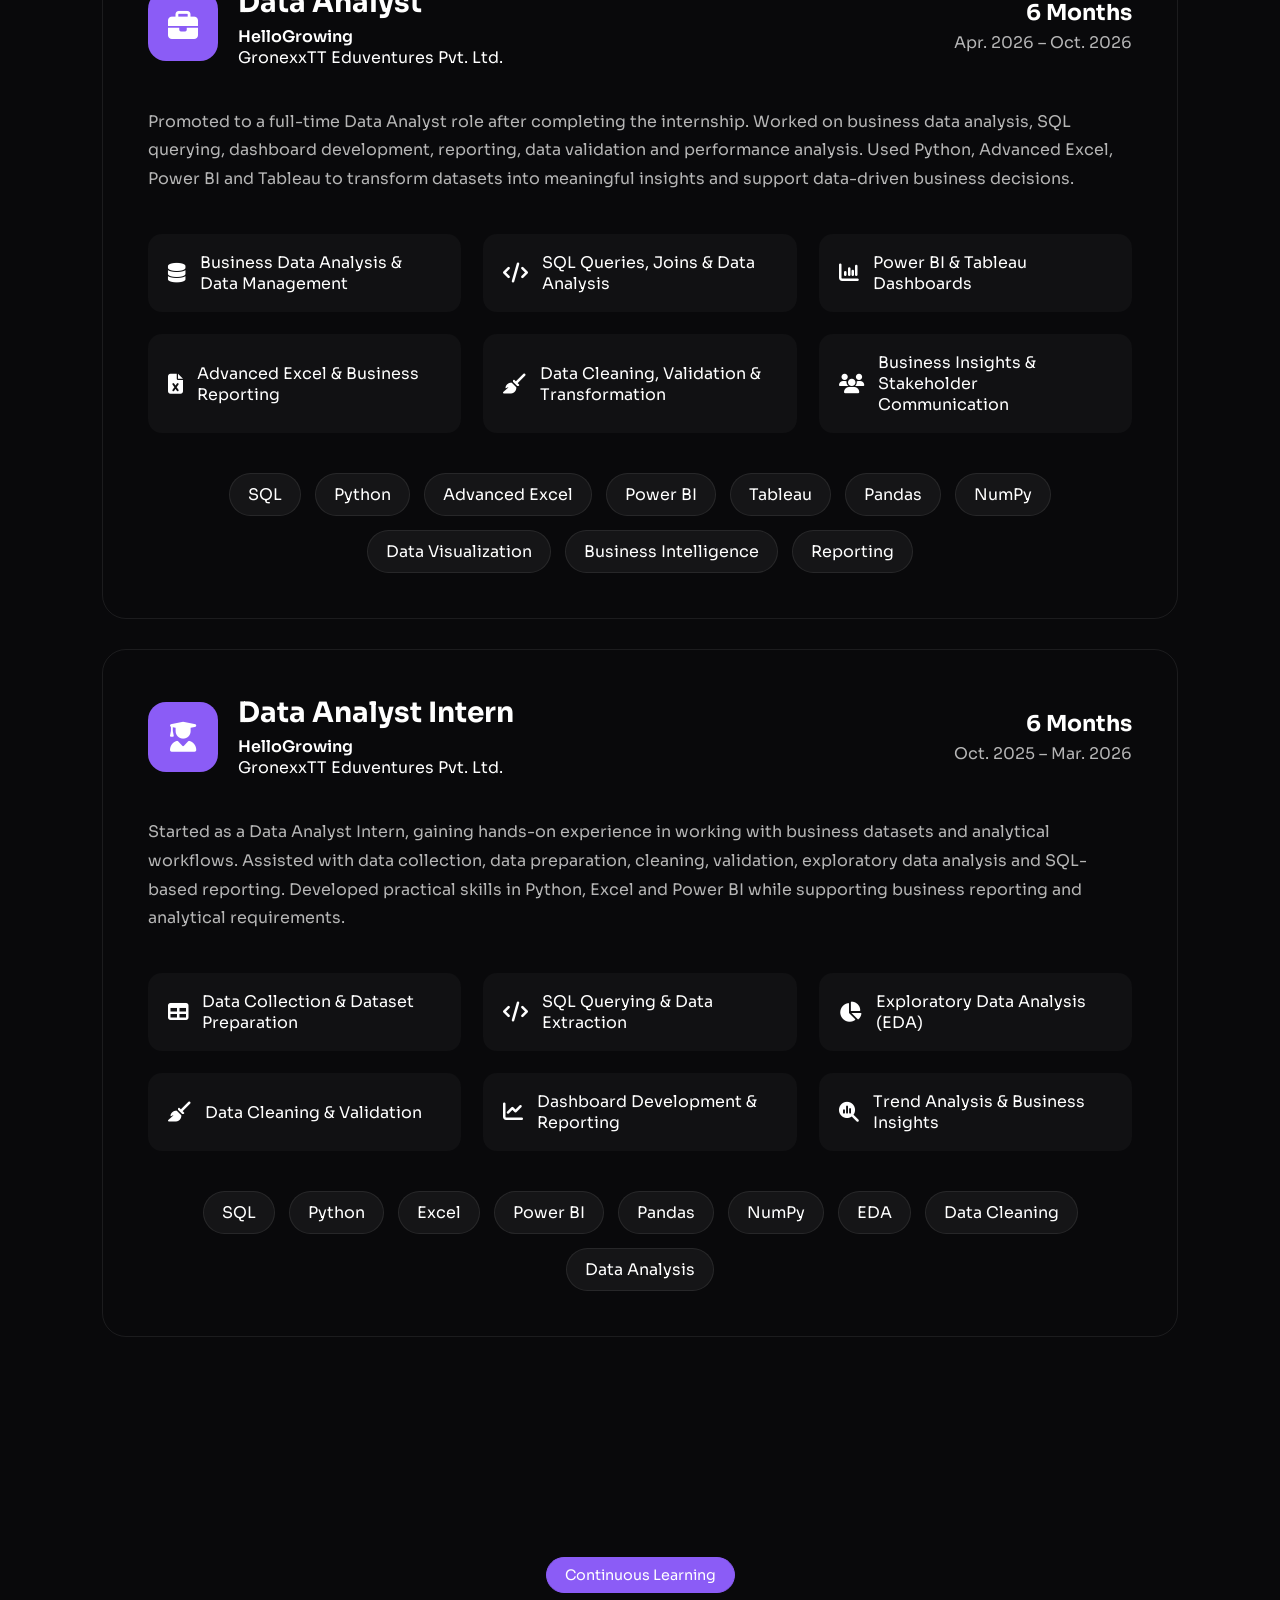
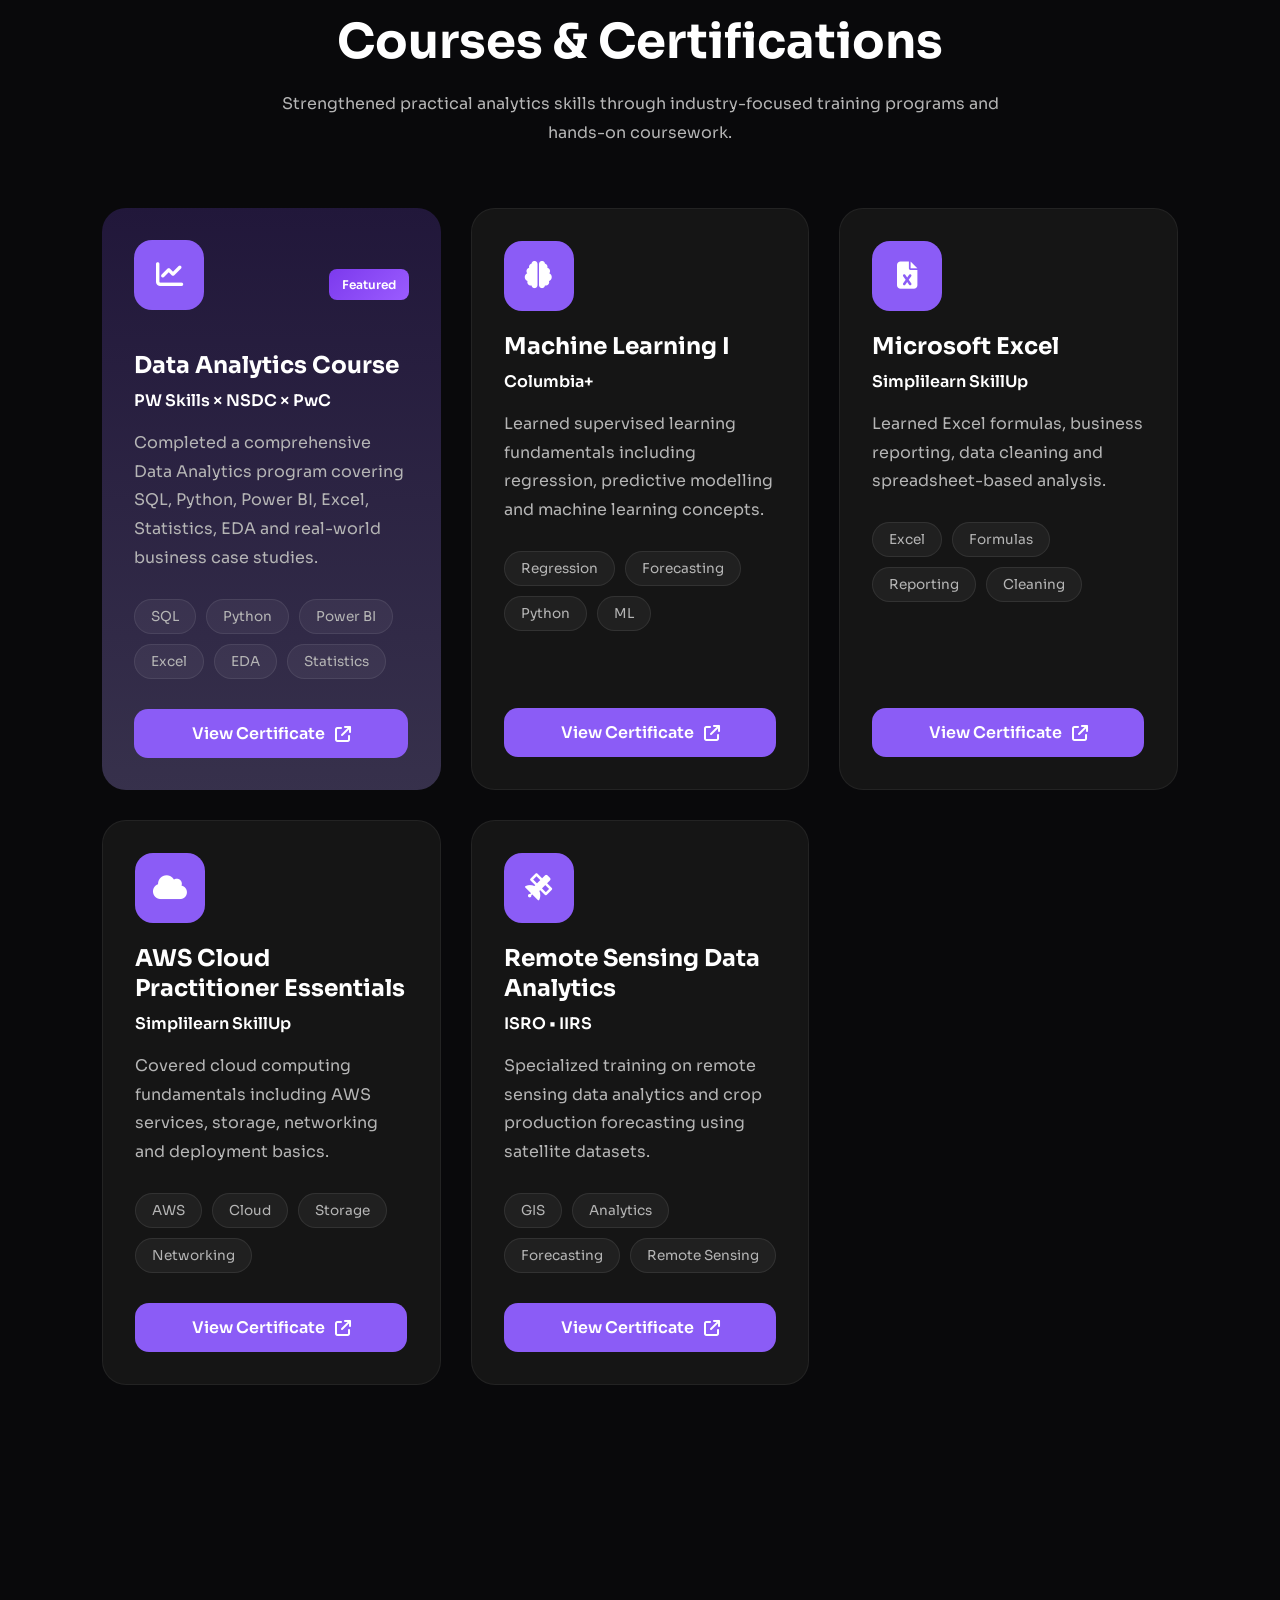
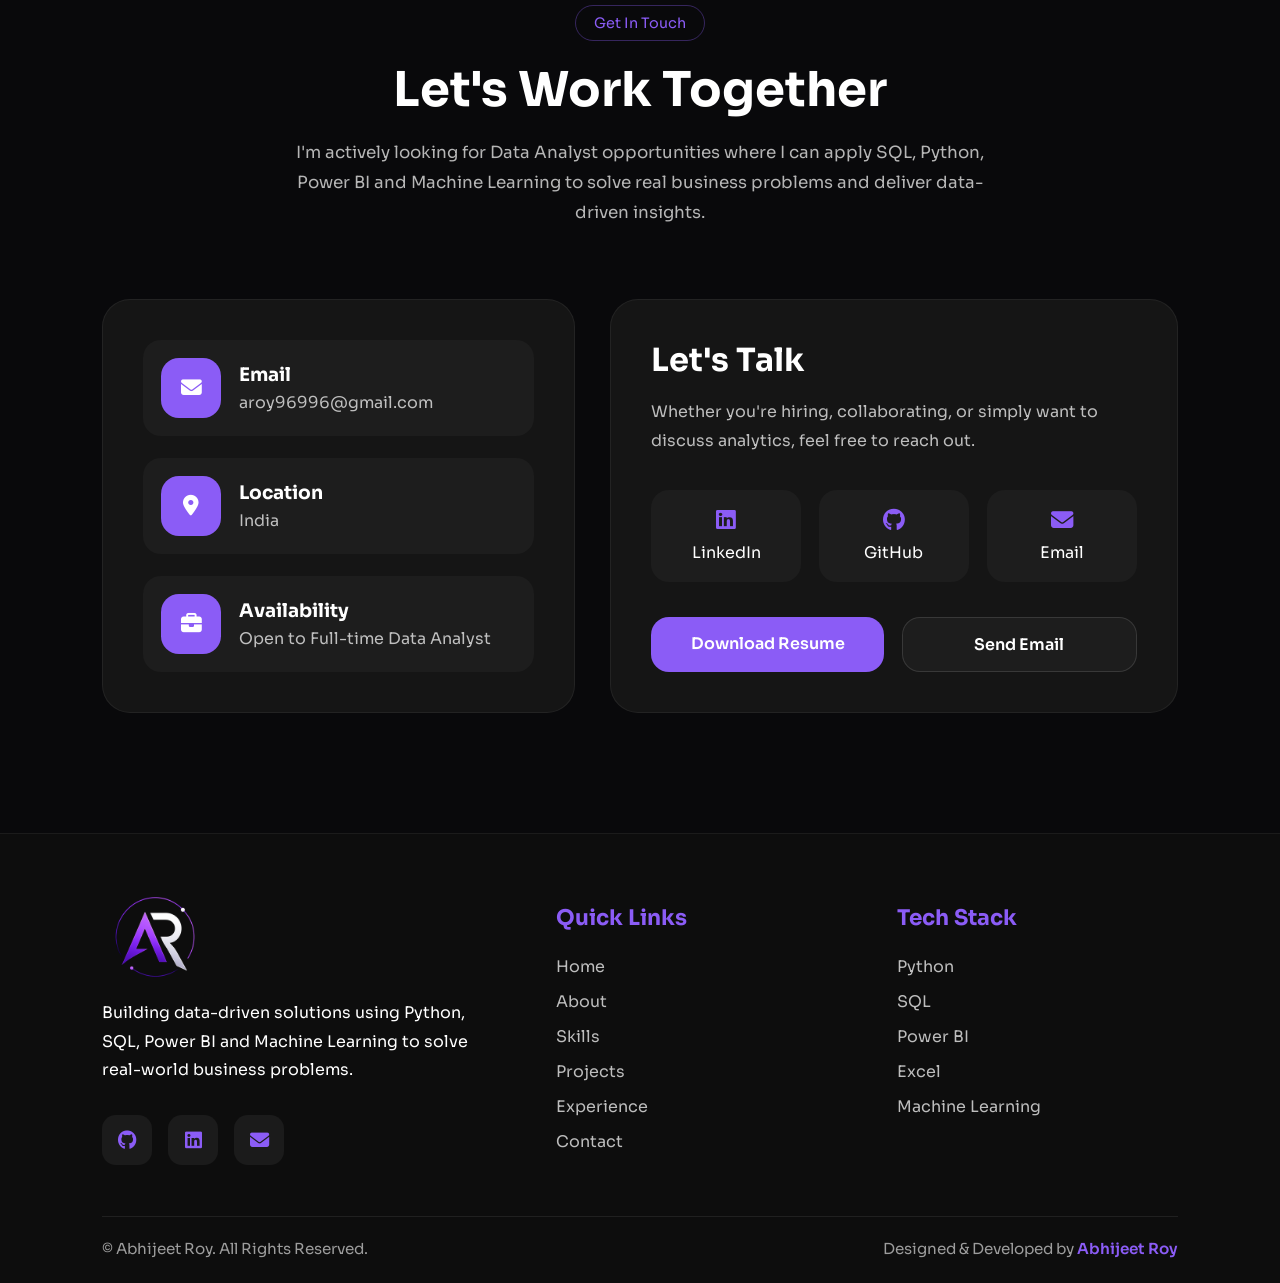
==== commit d27fb997: "README" ====
--- a/index.html
+++ b/index.html
@@ -1116,7 +1116,7 @@
 
             </div>
 
-            <a href="https://isrolms.iirs.gov.in/mod/customcert/my_certificates.php?userid=426560&certificateid=141&downloadcert=1"
+            <a href="https://drive.google.com/file/d/1RiDFJpw4Z7WKzVWX8uEoMHzErno8qUk0/view?usp=sharing"
                target="_blank"
                class="certificate-btn">
 
